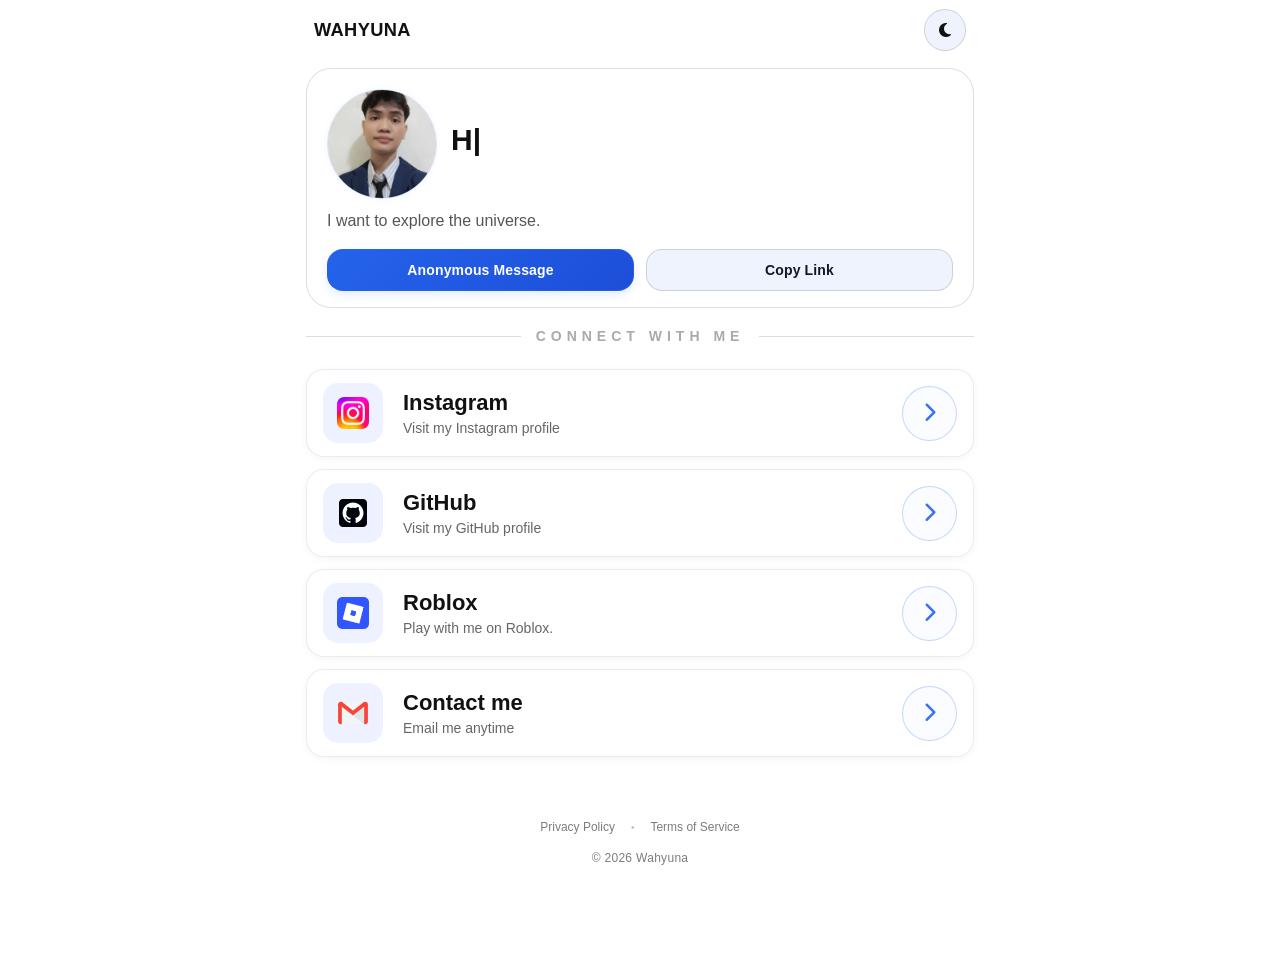
==== index.html @ 15bfba89 "update" ====
<!DOCTYPE html>
<html lang="en">

<head>
    <script>
        if ("serviceWorker" in navigator) {
            let cts = false;
            window.notifyOfflineCacheUsed = function () {
                if (cts) return;
                if (typeof window.toastt !== "function") {
                    window.__pendingOfflineCacheToast = true;
                    return;
                }

                cts = true;
                window.toastt("using offline mode");
            };

            navigator.serviceWorker.register("./sw.js")
                .catch(error => {
                    console.error(error);
                });

            navigator.serviceWorker.addEventListener("message", event => {
                if (
                    event.data?.type === "CACHE_USED" &&
                    !cts
                ) {
                    window.notifyOfflineCacheUsed();
                }
            });
        }
    </script>
    <meta charset="UTF-8">
    <meta name="viewport" content="width=device-width, initial-scale=1.0, maximum-scale=1.0, user-scalable=no">
    <meta name="robots" content="index, follow, max-image-preview:large, max-snippet:-1, max-video-preview:-1">
    <link rel="manifest" href="/manifest.json">
    <meta name="application-name" content="Wahyuna">
    <meta name="apple-mobile-web-app-capable" content="yes">
    <meta name="apple-mobile-web-app-title" content="Wahyuna">
    <meta name="mobile-web-app-capable" content="yes">
    <meta name="theme-color" content="#ffffff">
    <meta name="description"
        content="Wahyuna's personal profile — discover social links, projects, and ways to connect.">
    <meta name="keywords" content="Wahyuna, portfolio, profile, social links, personal website">
    <meta name="author" content="Wahyuna">
    <link rel="canonical" href="https://itswahyuna.github.io/">
    <meta property="og:title" content="Wahyuna">
    <meta property="og:description" content="Explore Wahyuna's profile and connect via social links.">
    <meta property="og:type" content="website">
    <meta property="og:image" content="https://itswahyuna.github.io/assets/wahyuna.jpeg">
    <meta property="og:image:width" content="800">
    <meta property="og:image:height" content="800">
    <meta property="og:image:alt" content="Wahyuna Profile Picture">
    <meta property="og:url" content="https://itswahyuna.github.io/">
    <meta property="og:site_name" content="Wahyuna">
    <meta property="og:locale" content="en_US">
    <meta name="google-site-verification" content="8vH2oksOwbey3zBds7evcjApORqOhrApb6K6uZMNHWM" />
    <meta name="twitter:card" content="summary_large_image">
    <meta name="twitter:title" content="Wahyuna">
    <meta name="twitter:description" content="Explore Wahyuna's profile and connect via social links.">
    <meta name="twitter:image" content="https://itswahyuna.github.io/assets/wahyuna.jpeg">
    <title>Wahyuna</title>
    <link rel="icon" type="image/png" sizes="192x192" href="/assets/wahyuna-192.png">
    <link rel="shortcut icon" href="/assets/favicon.ico">
    <link rel="apple-touch-icon" sizes="180x180" href="/assets/wahyuna-i.png">
    <link rel="stylesheet" href="https://cdnjs.cloudflare.com/ajax/libs/font-awesome/6.4.0/css/all.min.css">

    <script type="application/ld+json">
    {
        "@context": "https://schema.org",
        "@type": "Person",
        "name": "Wahyuna",
        "url": "https://itswahyuna.github.io/",
        "description": "Connect with Wahyuna's profile and social links.",
         "image": "https://itswahyuna.github.io/assets/wahyuna.jpeg",
        "sameAs": [
              "https://www.instagram.com/its.wahyuna/",
                "https://github.com/itswahyuna/"
            ]
    }
    </script>
    <link rel="stylesheet" href="main.css">


</head>

<body class="bright">
    <div id="pageLoader" class="page-loader" role="status" aria-live="polite">
        <div class="loader-inner">
            <div class="splash-brand">
                <div class="splash-title" aria-hidden="true" data-nosnippet>Wahyuna</div>
            </div>

            <div class="loader-dots" aria-hidden="true">
                <span></span>
                <span></span>
                <span></span>
            </div>
        </div>
    </div>

    <div id="app">

        <header class="top-navbar" aria-label="Main navigation">
            <div class="top-navbar-inner">
                <div class="top-navbar-brand" translate="no" data-nosnippet>WAHYUNA</div>
                <button id="th" class="theme-toggle-btn" type="button" aria-label="Toggle dark mode">
                    <i class="fa-solid fa-moon" aria-hidden="true"></i>
                </button>
            </div>
        </header>

        <div class="biodata">

            <div class="profile-main">
                <img class="profile-img" src="assets/wahyuna.jpeg" alt="Wahyuna - Professional Profile Picture">

                <div class="text">

                    <h1 id="typ" translate="no">Wahyuna</h1>
                    <span class="visitors" id="visitors" translate="no" data-nosnippet></span>
                    <span class="anonymous-messages" id="anonymous-messages" translate="no"
                        data-nosnippet></span>

                </div>
            </div>

            <p class="bio">

                I want to explore the universe.
            </p>

            <div class="profile-actions">
                <div class="profile-action-row">
                    <button type="button" id="floatingTriggerButton" class="floating-trigger-button"
                        data-nosnippet>Message</button>
                    <button type="button" id="copyLinkButton" class="copy-link-button" data-nosnippet>Copy Link</button>
                </div>
            </div>

        </div>

        <div class="connect">

            <div class="connect-title">

                <span></span>

                <h2 class="cwm" style="user-select: none;" data-nosnippet>CONNECT WITH ME</h2>

                <span></span>

            </div>

            <div class="links">

                <a class="link-card" href="https://instagram.com/its.wahyuna" target="_blank" rel="noopener noreferrer">
                    <div class="link-icon">
                        <img src="assets/instagram.webp" alt="Instagram icon">
                    </div>
                    <div class="link-text">
                        <h3>Instagram</h3>
                        <p>Visit my Instagram profile</p>
                    </div>
                    <div class="arrow"><i class="fa-solid fa-chevron-right" aria-hidden="true"></i></div>
                </a>
                <a class="link-card" href="https://github.com/itswahyuna" target="_blank" rel="noopener noreferrer">
                    <div class="link-icon">
                        <img src="assets/github.webp" alt="GitHub icon">
                    </div>
                    <div class="link-text">
                        <h3>GitHub</h3>
                        <p>Visit my GitHub profile</p>
                    </div>
                    <div class="arrow"><i class="fa-solid fa-chevron-right" aria-hidden="true"></i></div>
                </a>
                <a class="link-card"
                    href="https://www.roblox.com/share?code=888d8f8d7834eb4eb600c3bba9605e5a&type=Profile&source=ProfileShare&stamp=1784466825138"
                    target="_blank" rel="noopener noreferrer">
                    <div class="link-icon">
                        <img src="assets/roblox.webp" alt="Roblox icon">
                    </div>
                    <div class="link-text">
                        <h3>Roblox</h3>
                        <p>Play with me on Roblox.</p>
                    </div>
                    <div class="arrow"><i class="fa-solid fa-chevron-right" aria-hidden="true"></i></div>
                </a>
                <a class="link-card contact" href="mailto:wahyunapub@gmail.com">
                    <div class="link-icon">
                        <img src="assets/gmail.webp" alt="Gmail icon">
                    </div>
                    <div class="link-text">
                        <h3>Contact me</h3>
                        <p>Email me anytime</p>
                    </div>
                    <div class="arrow"><i class="fa-solid fa-chevron-right" aria-hidden="true"></i></div>
                </a>

            </div>

        </div>


        <div class="image-modal" id="imageModal" data-nosnippet>
            <div class="image-modal-backdrop" id="modalBackdrop"></div>
            <div class="image-modal-content">
                <div id="modalLoader" class="modal-loader hidden" aria-hidden="true">
                    <div class="loader-ring" style="width:48px;height:48px;"></div>
                </div>
                <button class="image-modal-close" id="modalClose" aria-label="Close image preview">
                    <i class="fa-solid fa-xmark" aria-hidden="true"></i>
                </button>
                <img id="modalImage" src="assets/wahyuna.jpeg" alt="Wahyuna profile full screen">
            </div>
        </div>

    </div>

    <div class="floating-comment-overlay hidden" id="floatingCommentOverlay"></div>

    <div class="floating-comment-widget hidden" id="floatingCommentWidget" data-nosnippet>
        <div class="floating-comment-content">
            <div class="floating-comment-header" id="floatingCommentHeader">
                <div class="floating-comment-title">
                    <span id="floatingCommentTitleText">Message</span>
                </div>
                <button type="button" class="floating-comment-close" id="floatingCommentClose"
                    aria-label="Close message form">
                    <i class="fa-solid fa-xmark" aria-hidden="true"></i>
                </button>
            </div>

            <form class="floating-comment-form" id="floatingCommentForm" data-nosnippet>
                <input type="hidden" name="device" id="deviceInput" value="">

                <label class="floating-field" data-nosnippet>
                    <span>Name</span>
                    <input type="text" id="floatingNameInput" maxlength="100" placeholder="Enter your anonymous name">
                </label>

                <label class="floating-field" data-nosnippet>
                    <span>Message</span>
                    <textarea name="message" rows="3" maxlength="1000"
                        placeholder="Enter your anonymous message"></textarea>
                </label>

                <div class="floating-actions" data-nosnippet>
                    <button type="button" class="floating-history-toggle" id="sentHistoryToggle"
                        aria-label="Show my messages" aria-expanded="false">
                        <i class="fa-solid fa-clock-rotate-left" aria-hidden="true"></i>
                        <span>My Messages</span>
                    </button>
                    <button type="submit" class="floating-primary" id="floatingSubmitText">Send</button>
                </div>
            </form>
        </div>

        <section class="sent-history hidden" id="sentHistory" aria-label="My messages" aria-hidden="true">
            <div class="sent-history-header">
                <span>My Messages</span>
                <button type="button" id="sentHistoryClose" aria-label="Close sent messages">
                    <i class="fa-solid fa-xmark" aria-hidden="true"></i>
                </button>
            </div>
            <div class="sent-history-list" id="sentHistoryList"></div>
        </section>
    </div>

    <div class="history-delete-backdrop hidden" id="historyDeleteBackdrop">
        <section class="history-delete-dialog" id="historyDeleteDialog" role="alertdialog" aria-modal="true"
            aria-labelledby="historyDeleteTitle" aria-describedby="historyDeleteDescription">
            <h2 id="historyDeleteTitle">Delete for you?</h2>
            <p id="historyDeleteDescription">This message will only be removed from your history on this device.</p>
            <div class="history-delete-actions">
                <button type="button" class="history-delete-cancel" id="historyDeleteCancel">Cancel</button>
                <button type="button" class="history-delete-confirm" id="historyDeleteConfirm">Delete</button>
            </div>
        </section>
    </div>

    <div class="history-delete-backdrop hidden" id="copyLinkConfirmBackdrop">
        <section class="history-delete-dialog" id="copyLinkConfirmDialog" role="alertdialog" aria-modal="true"
            aria-labelledby="copyLinkConfirmTitle" aria-describedby="copyLinkConfirmDescription">
            <h2 id="copyLinkConfirmTitle">Copy profile link?</h2>
            <p id="copyLinkConfirmDescription">Would you like to copy this profile link?</p>
            <div class="history-delete-actions">
                <button type="button" class="history-delete-cancel" id="copyLinkConfirmCancel">Cancel</button>
                <button type="button" class="copy-link-confirm-button" id="copyLinkConfirm">Copy</button>
            </div>
        </section>
    </div>

    <div id="toast" class="toast" data-nosnippet></div>

    <footer class="site-footer" data-nosnippet>
        <div class="footer-inner" style="flex-direction: column;">
            <div class="footer-links">
                <button class="footer-link-btn" onclick="openPolicyModal('privacy')">Privacy Policy</button>
                <span class="footer-divider">•</span>
                <button class="footer-link-btn" onclick="openPolicyModal('tos')">Terms of Service</button>
            </div>
            <p style="margin-top: 7px;">© 2026 Wahyuna</p>
        </div>
    </footer>

    <div class="modal-backdrop" id="policyBackdrop" onclick="closePolicyModal()"></div>

    <div class="modal-card" id="policyModal" data-nosnippet>
        <div class="modal-header">
            <h3 class="modal-title" id="policyModalTitle"></h3>
        </div>

        <div class="modal-body" id="policyBody" data-nosnippet aria-live="polite">
        </div>

        <div class="modal-footer">
            <button class="modal-close-btn" onclick="closePolicyModal()">Close</button>
        </div>
    </div>

    <div id="senderToast" class="sender-toast">
        <div class="sender-icon">
            <i class="fa-solid fa-comment"></i>
        </div>
        <div class="sender-text"></div>
    </div>


    <script>
        let policyRequestId = 0;
        let policyCloseTimer = null;
        let policyCloseHandler = null;

        function clearPolicyCloseCleanup(modal) {
            clearTimeout(policyCloseTimer);
            policyCloseTimer = null;

            if (policyCloseHandler && modal) {
                modal.removeEventListener('transitionend', policyCloseHandler);
                policyCloseHandler = null;
            }
        }

        function renderPolicyContent(container, policy) {
            if (!policy || typeof policy.title !== 'string' || !Array.isArray(policy.blocks)) {
                throw new Error('error');
            }

            const content = document.createDocumentFragment();

            policy.blocks.forEach(block => {
                if (block.type === 'heading' && typeof block.text === 'string') {
                    const heading = document.createElement('h4');
                    heading.textContent = block.text;
                    heading.style.margin = '16px 0 6px';
                    heading.style.fontWeight = '600';
                    content.appendChild(heading);
                    return;
                }

                if (block.type === 'paragraph' && typeof block.text === 'string') {
                    const paragraph = document.createElement('p');
                    paragraph.textContent = block.text;
                    content.appendChild(paragraph);
                    return;
                }

                if (block.type === 'list' && Array.isArray(block.items) &&
                    block.items.every(item => typeof item === 'string')) {
                    const list = document.createElement('ul');
                    list.style.paddingLeft = '18px';
                    list.style.marginBottom = '12px';

                    block.items.forEach(item => {
                        const listItem = document.createElement('li');
                        listItem.textContent = item;
                        list.appendChild(listItem);
                    });

                    content.appendChild(list);
                    return;
                }

                throw new Error('error');
            });

            container.replaceChildren(content);
        }

        function showPolicyLoading(container) {
            const loading = document.createElement('div');
            loading.className = 'policy-skeleton';
            loading.setAttribute('role', 'status');
            loading.setAttribute('aria-label', 'Loading policy document');
            loading.setAttribute('aria-busy', 'true');

            const preview = document.createElement('div');
            preview.className = 'policy-skeleton-preview';
            preview.setAttribute('aria-hidden', 'true');

            const skeletonLines = [
                'title',
                'line line-long',
                'line line-medium',
                'line line-short'
            ];
            for (let section = 0; section < 4; section++) {
                skeletonLines.push(
                    'heading',
                    'line line-long',
                    'line line-medium',
                    'line line-long',
                    'line line-short'
                );
            }

            skeletonLines.forEach(className => {
                const line = document.createElement('span');
                line.className = `policy-skeleton-bar ${className}`;
                preview.appendChild(line);
            });

            loading.appendChild(preview);
            container.replaceChildren(loading);
        }

        async function openPolicyModal(policyType) {
            const titleElement = document.getElementById('policyModalTitle');
            const body = document.getElementById('policyBody');
            const backdrop = document.getElementById('policyBackdrop');
            const modal = document.getElementById('policyModal');
            const policies = {
                privacy: { title: 'Privacy Policy', path: './assets/pp.json' },
                tos: { title: 'Terms of Service', path: './assets/tos.json' }
            };
            const selectedPolicy = policies[policyType];

            if (!titleElement || !body || !backdrop || !modal) {
                console.error('error');
                return;
            }

            if (!selectedPolicy) {
                console.error(policyType);
                return;
            }

            const requestId = ++policyRequestId;
            clearPolicyCloseCleanup(modal);
            const loadingStartedAt = performance.now();
            titleElement.textContent = selectedPolicy.title;
            showPolicyLoading(body);
            backdrop.classList.add('open');
            modal.classList.add('open');
            document.body.style.overflow = 'hidden';

            let policy;
            let loadError;

            try {
                const response = await fetch(selectedPolicy.path, { cache: 'no-store' });
                if (!response.ok) {
                    throw new Error(`error`);
                }

                policy = await response.json();
            } catch (error) {
                loadError = error;
            }

            const loadingDuration = performance.now() - loadingStartedAt;
            if (loadingDuration < 500) {
                await new Promise(resolve => setTimeout(resolve, 500 - loadingDuration));
            }

            if (requestId !== policyRequestId) return;
            if (loadError) {
                console.error(loadError);
                body.textContent = 'error';
                return;
            }

            try {
                renderPolicyContent(body, policy);
            } catch (error) {
                console.error(error);
                body.textContent = 'error';
            }
        }

        function closePolicyModal() {
            const backdrop = document.getElementById('policyBackdrop');
            const modal = document.getElementById('policyModal');
            const body = document.getElementById('policyBody');
            const titleElement = document.getElementById('policyModalTitle');

            if (!backdrop || !modal) return;

            policyRequestId++;
            backdrop.classList.remove('open');
            modal.classList.remove('open');
            document.body.style.overflow = '';

            clearPolicyCloseCleanup(modal);
            const resetPolicyContent = event => {
                if (event && (event.target !== modal || event.propertyName !== 'transform')) return;
                if (modal.classList.contains('open')) return;

                clearPolicyCloseCleanup(modal);
                body?.replaceChildren();
                titleElement?.replaceChildren();
            };

            policyCloseHandler = resetPolicyContent;
            modal.addEventListener('transitionend', policyCloseHandler);
            policyCloseTimer = window.setTimeout(resetPolicyContent, 400);
        }
    </script>



    <script src="main.js"></script>
    <script src="number-of-senders.js"></script>

</body>

</html>
---- main.css ----
* {
        margin: 0;
        padding: 0;
        box-sizing: border-box;
        font-family: "Poppins", sans-serif;
        user-select: none;
    }

    html {
        scrollbar-width: thin;
        scrollbar-color: rgba(82, 96, 127, 0.7) transparent;
    }

    *::-webkit-scrollbar {
        width: 8px;
        height: 8px;
    }

    *::-webkit-scrollbar-track {
        background: transparent;
    }

    *::-webkit-scrollbar-thumb {
        background: rgba(82, 96, 127, 0.72);
        border-radius: 999px;
        border: 2px solid transparent;
        background-clip: padding-box;
    }

    *::-webkit-scrollbar-thumb:hover {
        background: rgba(59, 72, 96, 0.9);
        border: 2px solid transparent;
        background-clip: padding-box;
    }

    .floating-comment-widget {
        scrollbar-width: none;
        -ms-overflow-style: none;
    }

    .floating-comment-widget::-webkit-scrollbar,
    .floating-field textarea::-webkit-scrollbar {
        width: 0;
        height: 0;
        display: none;
    }

    @media (max-width: 767px) {

        html,
        body,
        .floating-comment-widget,
        .floating-field textarea,
        .floating-comment-form {
            scrollbar-width: none;
            -ms-overflow-style: none;
        }

        html::-webkit-scrollbar,
        body::-webkit-scrollbar,
        *::-webkit-scrollbar,
        .floating-comment-widget::-webkit-scrollbar,
        .floating-field textarea::-webkit-scrollbar {
            width: 0 !important;
            height: 0 !important;
            display: none !important;
        }
    }

    body {

        min-height: 100vh;
        margin: 0;
        padding: 0;
        display: block;

        background: #010203;

        color: white;

        transition: color .4s ease, background .4s ease;
    }

    .top-navbar {
        position: fixed;
        top: 0;
        left: 0;
        right: 0;
        z-index: 40;
        display: flex;
        justify-content: center;
        width: 100%;
        margin: 0;
        padding: 0;
        pointer-events: none;
        opacity: 1;
        visibility: visible;
        background: #010203;
        color: white;
        border-bottom: 1px solid transparent;
        transition: opacity .24s ease, visibility .24s ease, background .24s ease, color .24s ease, border-color .25s ease;
    }

    .top-navbar-inner {
        width: min(100%, 700px);
        min-height: 60px;
        display: flex;
        align-items: center;
        justify-content: space-between;
        padding: 8px 24px;
        border-radius: 0;
        background: inherit;
        color: inherit;
        transition: border-color .25s ease, box-shadow .25s ease;
        pointer-events: auto;
        font-family: "Poppins", sans-serif;
    }

    .top-navbar+.biodata {
        margin-top: 60px;
    }

    .top-navbar-brand {
        display: inline-flex;
        align-items: center;
        font-size: 1.14rem;
        font-weight: 600;
        letter-spacing: 0.02em;
        color: inherit;
        font-family: "Trebuchet MS", "Arial Rounded MT Bold", sans-serif;
    }

    body.scrolled .top-navbar {
        background: #010203;
        border-bottom-color: rgba(125, 131, 153, 0.35);
    }

    body.scrolled .top-navbar-inner {
        width: min(100%, 700px);
        margin: 0 auto;
        background: inherit;
        box-shadow: none;
    }

    body.bright .top-navbar {
        background: #ffffff;
        color: #111111;
    }

    body.bright.scrolled .top-navbar {
        border-bottom-color: rgba(42, 44, 49, 0.16);
    }

    body.bright.scrolled .top-navbar-inner {
        background: inherit;
        box-shadow: none;
    }

    body:not(.scrolled) .top-navbar {
        top: 0;
        margin-top: 0;
        padding-top: 0;
        border-bottom-color: transparent;
    }

    body:not(.scrolled) .top-navbar-inner {
        box-shadow: none;
    }

    #app {

        width: 100%;
        max-width: 700px;
        margin: 0 auto;
        padding: 0 16px 20px;

    }


    .biodata {
        width: 100%;
        display: flex;
        flex-direction: column;
        align-items: flex-start;
        gap: 10px;
        padding: 20px 20px 16px;
        border-radius: 25px;
        background: transparent;
        background-size: cover;
        background-position: center;
        border: 1px solid rgba(125, 131, 153, 0.35);
        box-shadow: none;
    }

    .profile-main {
        width: 100%;
        display: flex;
        align-items: center;
        gap: 14px;
    }

    .profile-img {
        width: 110px;
        height: 110px;
        border-radius: 50%;
        object-fit: cover;
        border: 0.7px solid rgba(37, 99, 235, 0.2);
        box-shadow: 0 0 6px rgba(37, 99, 235, 0.08);
        flex-shrink: 0;
    }

    .text {
        flex: 1;
        min-width: 0;
        display: flex;
        flex-direction: column;
        gap: 5px;
        justify-content: center;
        align-self: center;
    }

    .profile-actions {
        margin-top: 6px;
        display: flex;
        justify-content: flex-start;
        width: 100%;
        flex-basis: 100%;
    }

    .profile-action-row {
        width: 100%;
        display: flex;
        justify-content: flex-start;
        align-items: center;
        gap: 12px;
    }

    h1 {
        font-size: 30px;
        font-weight: 700 !important;
        margin: 0;
        line-height: 1.1;
    }

    #typ::after {
        content: "|";
        animation: blink .8s infinite;
    }

    @keyframes blink {
        50% {
            opacity: 0;
        }
    }

    .bio {
        width: 100%;
        margin: 0;
        color: #ddd;
        font-size: 17px;
        line-height: 1.5;
    }

    @media (min-width: 601px) {
        .bio {
            font-size: 16px;
        }

        .username {
            font-size: 15px;
        }

        .link-text p {
            font-size: 13px;
        }
    }


    .minat {
        display: flex;
        gap: 8px 10px;
        flex-wrap: wrap;
        margin-top: 10px;
    }

    .minat-item {
        display: inline-flex;
        align-items: center;
        padding: 4px 10px 4px 9px;
        margin: 0;
        font-size: 8.5px;
        font-weight: 500;
        line-height: 1.2;
        letter-spacing: 0.03em;
        color: rgba(220, 225, 235, 0.82);
        background: rgba(255, 255, 255, 0.045);
        border: 1px solid rgba(255, 255, 255, 0.171);
        border-left: 2px solid rgba(55, 112, 204, 0.56);
        border-radius: 4px;
        cursor: default;
        pointer-events: none;
    }

    body.bright .minat-item {
        background: #f5f7fa;
        color: #374151;
        border: 1px solid rgba(14, 20, 34, 0.179);
        border-left: 2px solid rgba(66, 113, 215, 0.55);
        border-radius: 4px;
    }



    .connect {
        margin-top: 12px;
        margin-bottom: 28px;
    }

    @media (min-width: 768px) {
        .top-navbar+.biodata {
            margin-top: 68px;
        }

        .connect {
            margin-top: 20px;
        }
    }

    .connect-title {
        display: flex;
        align-items: center;
        gap: 15px;
        margin-bottom: 25px;
    }

    .connect-title span {
        flex: 1;
        height: 1px;
        background: rgba(255, 255, 255, .2);
    }

    .connect-title h2 {
        font-size: 14px;
        letter-spacing: 5px;
        color: #aaa;
    }

    .links {
        display: flex;
        flex-direction: column;
        gap: 12px;
    }

    .links+.theme-toggle-footer {
        margin-top: 28px;
    }

    .link-card {
        display: flex;
        align-items: center;
        padding: 13px 16px;
        border-radius: 18px;
        background: rgba(255, 255, 255, 0.045);
        border: 1px solid rgba(148, 163, 184, 0.16);
        box-shadow: 0 2px 8px rgba(0, 0, 0, 0.08);
        transition: transform .28s cubic-bezier(0.2, 0.8, 0.2, 1), box-shadow .28s ease, border-color .28s ease, background .28s ease;
        touch-action: manipulation;
        -webkit-tap-highlight-color: transparent;
        text-decoration: none;
        color: inherit;
        outline: none;
        position: relative;
        overflow: hidden;
    }

    @media (hover: hover) {
        .link-card:hover {
            transform: translateY(-1px);
            box-shadow: 0 5px 14px rgba(0, 0, 0, 0.12);
            border-color: rgba(148, 163, 184, 0.24);
            background: rgba(255, 255, 255, 0.065);
        }

        .link-card:active {
            transform: scale(0.99);
            box-shadow: 0 2px 7px rgba(0, 0, 0, 0.1);
            border-color: rgba(148, 163, 184, 0.2);
            background: rgba(255, 255, 255, 0.05);
        }
    }

    @media (hover: none) {
        .link-card:active {
            transform: scale(0.985);
            box-shadow: 0 2px 8px rgba(0, 0, 0, 0.1);
            border-color: rgba(148, 163, 184, 0.22);
            background: rgba(255, 255, 255, 0.055);
        }
    }

    .link-icon {
        width: 60px;
        height: 60px;
        display: flex;
        justify-content: center;
        align-items: center;
        border-radius: 15px;
        background: #080d1d;
        margin-right: 20px;
        overflow: hidden;
    }

    .link-icon img {
        width: 32px;
        height: 32px;
        object-fit: contain;
    }

    .link-text {

        flex: 1;

    }

    .link-text h3 {

        font-size: 22px;

    }

    .link-text p {

        color: #aaa;
        font-size: 14px;
        margin-top: 4px;

    }

    .arrow {

        width: 55px;

        height: 55px;

        border-radius: 50%;

        display: flex;

        justify-content: center;

        align-items: center;

        font-size: 30px;

        border: 1px solid rgba(35, 113, 255, 0.26);
        background: rgba(35, 113, 255, 0.02);

    }



    .profile-action-row button {
        flex: 1;
        min-width: 0;
        padding: 12px 14px;
        border-radius: 16px;
        font-size: 14px;
        font-weight: 700;
        letter-spacing: 0.01em;
        transition: transform .2s ease, background .2s ease, border-color .2s ease, box-shadow .2s ease;
        white-space: nowrap;
        cursor: pointer;
        user-select: none;
        -webkit-tap-highlight-color: transparent;
    }

    .floating-trigger-button {
        background: linear-gradient(135deg, rgba(59, 130, 246, 0.98), rgba(37, 99, 235, 0.96));
        color: #ffffff;
        border: 1px solid rgba(59, 130, 246, 0.9);
        box-shadow: 0 6px 14px rgba(37, 99, 235, 0.18);
    }

    .copy-link-button {
        background: rgba(255, 255, 255, 0.16);
        color: inherit;
        border: 1px solid rgba(255, 255, 255, 0.08);
        box-shadow: 0 6px 14px rgba(15, 23, 42, 0.12);
    }

    body.bright .copy-link-button {
        background: #edf3ff;
        border: 1px solid rgba(37, 99, 235, 0.14);
        color: #0f172a;
        box-shadow: 0 4px 10px rgba(15, 23, 42, 0.06);
    }

    @media (hover: hover) {

        .profile-action-row button:hover,
        .floating-trigger-button:hover,
        .copy-link-button:hover {
            transform: translateY(-2px) scale(1.02);
            box-shadow: 0 10px 18px rgba(37, 99, 235, 0.16);
        }
    }

    @media (max-width: 600px) {
        .top-navbar-inner {
            min-height: 52px;
            padding: 6px 18px;
        }

        body.scrolled .top-navbar {
            border-bottom-color: rgba(125, 131, 153, 0.35);
        }

        body.bright.scrolled .top-navbar {
            border-bottom-color: rgba(42, 44, 49, 0.16);
        }

        .top-navbar+.biodata {
            margin-top: 52px;
        }

        .copy-link-button:active,
        .floating-trigger-button:active,
        .profile-action-row button:active {
            transform: scale(0.96);
            box-shadow: 0 4px 10px rgba(37, 99, 235, 0.12);
        }
    }

    .theme-toggle-footer {
        display: none;
    }

    .theme-toggle-btn {
        width: 42px;
        height: 42px;
        padding: 0;
        border-radius: 999px;
        border: 1px solid rgba(255, 255, 255, 0.18);
        background: rgba(255, 255, 255, 0.04);
        color: inherit;
        display: inline-flex;
        align-items: center;
        justify-content: center;
        transition: transform .2s ease, background .2s ease, border-color .2s ease, box-shadow .2s ease, color .2s ease;
        cursor: pointer;
        user-select: none;
        -webkit-tap-highlight-color: transparent;
    }

    .theme-toggle-btn i {
        font-size: 1rem;
        line-height: 1;
    }

    .theme-toggle-btn:hover {
        transform: translateY(-1px) scale(1.03);
        box-shadow: 0 8px 18px rgba(0, 0, 0, 0.12);
        background: rgba(255, 255, 255, 0.1);
    }

    .theme-toggle-btn:active {
        transform: scale(0.96);
        box-shadow: 0 0 0 8px rgba(255, 255, 255, 0.06);
        background: rgba(255, 255, 255, 0.08);
    }

    body.bright .theme-toggle-btn {
        border-color: rgba(15, 23, 42, 0.12);
        background: rgba(37, 99, 235, 0.08);
    }

    @media (max-width: 300px) {
        .profile-action-row {
            flex-direction: column;
        }

        .profile-action-row button {
            width: min(220px, 80vw);
            font-size: 12px;
        }

        .theme-toggle-btn {
            width: 42px;
            height: 42px;
            min-width: 42px;
            min-height: 42px;
            border-radius: 999px;
            flex-shrink: 0;
        }
    }

    @media (max-width: 420px) {
        .profile-action-row button {
            font-size: 12.5px;
            padding: 11px 12px;
        }
    }

    @media (max-width: 270px) {
        #floatingTriggerButton {
            font-size: 11.5px;
            padding: 10px 8px;
        }
    }






    .image-modal {
        position: fixed;
        inset: 0;

        display: flex;
        justify-content: center;
        align-items: center;

        visibility: hidden;
        pointer-events: none;

        z-index: 9999;
    }

    .image-modal.open {
        visibility: visible;
        pointer-events: auto;
    }

    .image-modal-backdrop {
        position: absolute;
        inset: 0;

        background: rgba(15, 15, 20, .24);

        backdrop-filter: blur(8px) saturate(130%);
        -webkit-backdrop-filter: blur(8px) saturate(130%);
    }


    .image-modal-content {
        position: relative;

        display: inline-flex;
        justify-content: center;
        align-items: center;

        max-width: 95vw;
        max-height: 95vh;

        transform: scale(.92);
        opacity: 0;

        transition:
            transform .35s cubic-bezier(.22, 1, .36, 1),
            opacity .25s ease;

        z-index: 1;
    }

    .image-modal.open .image-modal-content {
        transform: scale(1);
        opacity: 1;
    }


    .image-modal-content img {
        display: block;

        max-width: 95vw;
        max-height: 95vh;

        width: auto;
        height: auto;

        object-fit: contain;

        border-radius: 14px;

        box-shadow:
            0 20px 60px rgba(0, 0, 0, .3);
    }


    .image-modal-close {
        position: absolute;

        top: 10px;
        right: 10px;

        width: 38px;
        height: 38px;

        border: 1px solid rgba(255, 255, 255, .25);
        border-radius: 50%;

        background: rgba(0, 0, 0, .45);

        backdrop-filter: blur(8px);
        -webkit-backdrop-filter: blur(8px);

        color: #fff;

        font-size: 26px;
        font-weight: 600;

        cursor: pointer;
        -webkit-tap-highlight-color: transparent;

        display: flex;
        justify-content: center;
        align-items: center;

        z-index: 2;

        transition:
            transform .25s cubic-bezier(.22, 1, .36, 1),
            background .25s ease;
    }

    .image-modal-close i {
        font-size: 16px;
        line-height: 1;
        display: block;
    }

    .image-modal-close:hover {
        background: rgba(0, 0, 0, .65);
    }

    .image-modal-close:active {
        transform: scale(.9);
    }

    body.bright .profile-action-row button,
    body.bright .theme-toggle-btn {
        border-color: rgba(0, 0, 0, 0.14);
        background: rgba(37, 99, 235, 0.08);
        box-shadow: none;
    }

    body.bright .floating-trigger-button {
        background: linear-gradient(135deg, #2563eb, #1d4ed8) !important;
        color: #ffffff !important;
        border: 1px solid rgba(37, 99, 235, 0.8) !important;
        box-shadow: 0 4px 8px rgba(37, 99, 235, 0.12) !important;
    }

    body.bright .copy-link-button {
        background: #e7efff;
        border: 1px solid rgba(37, 99, 235, 0.18);
        color: #0f172a;
        box-shadow: 0 4px 10px rgba(15, 23, 42, 0.04);
    }

    body.bright {

        background: #ffffff;

        color: #111;

    }

    body.bright .biodata {
        background: transparent;
        border: 1px solid rgba(42, 44, 49, 0.16);
        box-shadow: none;
    }

    body.bright .profile-img {
        border: 0.7px solid rgba(37, 99, 235, 0.18);
        box-shadow: 0 0 6px rgba(37, 99, 235, 0.06);
    }

    body.bright .bio {

        color: #555;

    }

    body.bright .link-card {
        background: rgba(255, 255, 255, 0.82);
        border-color: rgba(15, 23, 42, 0.08);
        box-shadow: 0 2px 8px rgba(15, 23, 42, 0.045);
    }

    @media (hover: hover) {
        body.bright .link-card:hover {
            transform: translateY(-1px);
            box-shadow: 0 5px 14px rgba(15, 23, 42, 0.08);
            border-color: rgba(15, 23, 42, 0.12);
            background: rgba(255, 255, 255, 0.94);
        }

        body.bright .link-card:active {
            transform: scale(0.99);
            box-shadow: 0 2px 7px rgba(15, 23, 42, 0.06);
            border-color: rgba(15, 23, 42, 0.1);
            background: rgba(255, 255, 255, 0.86);
        }
    }

    @media (hover: none) {
        body.bright .link-card:active {
            transform: scale(0.985);
            box-shadow: 0 2px 8px rgba(15, 23, 42, 0.07);
            border-color: rgba(15, 23, 42, 0.1);
            background: rgba(255, 255, 255, 0.9);
            transition: transform 0.2s ease, box-shadow 0.2s ease, background 0.2s ease, border-color 0.2s ease;
        }
    }

    body.bright .link-icon {

        background: #eef1ff;

    }



    body.bright .link-text p {

        color: #666;

    }


    body.bright .connect-title h2 {

        color: #aaaaaa;

    }

    body.bright .connect-title span {

        background: rgba(42, 44, 49, 0.16);

    }

    @media (min-width: 601px) {

        .profile-action-row button,
        .theme-toggle-btn {
            cursor: pointer;
        }
    }


    @media(max-width:600px) {


        #app {

            padding: 0 10px 20px;

        }

        .bio {
            font-size: 14px;
        }

        .biodata {

            padding: 15px;

            gap: 10px;

        }

        .biodata,
        body.bright .biodata {
            border: none;
        }

        .profile-img {

            width: 90px;

            height: 90px;

        }

        .profile-actions {
            margin-top: 2px;
        }

        .profile-action-row button,
        .theme-toggle-btn {
            min-height: 42px;
            height: 42px;
            padding-top: 10px;
            padding-bottom: 10px;
            display: inline-flex;
            align-items: center;
            justify-content: center;
        }

        h1 {

            font-size: 17px;

        }

        .link-card {

            padding: 12px;

        }

        .link-text p {
            font-size: 13px;
        }

        .username {
            font-size: 14px;
        }

        .link-icon {

            width: 50px;

            height: 50px;

            margin-right: 12px;

        }

        .link-text h3 {

            font-size: 17px;

        }

        .link-text p {

            font-size: 12px;

        }

        .arrow {

            width: 40px;

            height: 40px;

            font-size: 22px;

        }

    }

    @media (max-width: 312px) {
        h2 {
            font-size: 9px !important;
        }
    }

    @media (max-width: 600px) {
        .connect-title h2 {
            font-size: 12px;
            letter-spacing: 3px;
        }
    }

    @media (max-width: 303px) {
        .profile-img {
            display: none;
        }
    }

    @media (max-width: 200px) {
        #typ::after {
            display: none;
        }
    }

    @media (max-width: 230px) {
        .link-card {
            justify-content: space-between;
            padding: 10px 12px;
            width: 100%;
        }

        .link-icon {
            display: none;
        }
    }

    @media (max-width: 100px) {
        .link-text {
            display: none;
        }
    }

    .tr {
        border-radius: 50%;
    }

    .username {
        display: inline-flex;
        align-items: center;
        gap: 4px;
        margin-top: 2px;
        color: rgba(219, 219, 219, 0.85);
        font-size: 15px;
        line-height: 1.2;
        font-weight: 500;
        letter-spacing: 0.01em;
        position: relative;
        z-index: 2;
        font-family: -apple-system, BlinkMacSystemFont, "SF Pro Text", "Segoe UI", Roboto, sans-serif;
    }

    .username .handle {
        text-decoration: none;
        display: inline-flex;
        align-items: center;
        position: relative;
        z-index: 3;
        cursor: default;
        pointer-events: none;
        padding: 2px 0;
    }

    body.bright .username .handle {
        color: rgba(17, 17, 17, 0.8);
    }


    .username .verified {
        display: inline-flex;
        align-items: center;
        justify-content: center;
        width: 2em;
        height: 2em;
        font-size: 0.7em;
        line-height: 1;
        margin-left: 0px;
        flex-shrink: 0;
        vertical-align: middle;
        background: transparent;
        padding: 0;
        pointer-events: none;
        touch-action: none;
        -webkit-user-select: none;
        user-select: none;
    }

    .username .verified img {
        width: 100%;
        height: 100%;
        object-fit: contain;
        display: block;
        background: transparent;
        border: none;
        border-radius: 50%;
    }


    .arrow i {
        font-size: 20px;
        color: rgba(37, 99, 235, 0.9);
    }

    body.bright .username .handle {
        color: rgba(78, 78, 78, 0.8);
    }

    body.dark .username .handle {
        color: rgba(194, 192, 192, 0.85);
    }

    .site-footer {
        margin-top: 1px;
        padding: 12px 0;
        margin-bottom: 10px;
        display: flex;
        justify-content: center;
        background: transparent;
    }

    .site-footer .footer-inner {
        max-width: 900px;
        width: 100%;
        display: flex;
        align-items: center;
        justify-content: center;
    }

    .site-footer p {
        font-size: 12px;
        color: rgba(255, 255, 255, 0.55);
        margin: 0;
        text-align: center;
        letter-spacing: 0.3px;
    }

    body.bright .site-footer p {
        color: rgba(17, 17, 17, 0.55);
    }

    .page-loader {
        position: fixed;
        inset: 0;
        display: flex;
        align-items: center;
        justify-content: center;
        background: linear-gradient(135deg, rgba(3, 5, 13, 0.98), rgba(3, 5, 13, 0.92));
        z-index: 99999;
        transition: opacity .45s cubic-bezier(.2, .9, .25, 1), visibility .45s ease;
    }

    .page-loader.hidden {
        opacity: 0;
        visibility: hidden;
        pointer-events: none;
    }

    .loader-inner {
        display: flex;
        flex-direction: column;
        align-items: center;
        gap: 14px;
    }

    .splash-brand {
        position: relative;
        display: flex;
        align-items: center;
        justify-content: center;
    }

    .splash-title {
        font-size: 42px;
        font-weight: 700;
        letter-spacing: 0.28em;
        color: #dfe5ff;
        text-transform: uppercase;
        text-shadow: 0 10px 30px rgba(29, 125, 255, 0.16);
    }



    .loader-dots {
        display: inline-flex;
        gap: 6px;
        margin-top: 4px;
    }

    .loader-dots span {
        width: 8px;
        height: 8px;
        border-radius: 50%;
        background: rgba(255, 255, 255, 0.9);
        animation: dotPulse 1s ease-in-out infinite;
    }

    .loader-dots span:nth-child(2) {
        animation-delay: .16s;
    }

    .loader-dots span:nth-child(3) {
        animation-delay: .32s;
    }

    @keyframes dotPulse {

        0%,
        80%,
        100% {
            transform: scale(0.7);
            opacity: 0.5;
        }

        40% {
            transform: scale(1);
            opacity: 1;
        }
    }

    .loader-sub {
        color: rgba(205, 215, 255, 0.85);
        font-weight: 400;
        letter-spacing: 0.2px;
    }

    body.bright .page-loader {
        background: linear-gradient(135deg, rgba(245, 247, 255, 0.98), rgba(245, 247, 255, 0.96));
    }

    body.bright .splash-title {
        color: #1f2a44;
        text-shadow: 0 8px 24px rgba(38, 122, 255, 0.12);
    }

    body.bright .loader-sub {
        color: rgba(20, 20, 30, 0.8);
    }

    body.bright .loader-dots span {
        background: rgba(17, 24, 39, 0.8);
    }

    .modal-loader {
        position: absolute;
        inset: 0;
        display: grid;
        place-items: center;
        background: rgba(0, 0, 0, 0.35);
        z-index: 3;
        transition: opacity .2s ease, visibility .2s ease;
    }

    .modal-loader.hidden {
        opacity: 0;
        visibility: hidden;
        pointer-events: none;
    }

    ::selection {
        background: #bdbdbd;
        color: #111;
    }

    ::-moz-selection {
        background: #bdbdbd;
        color: #111;
    }


    @media (max-width: 323px) {
        .profile-img {
            display: none;
        }
    }

    @media(max-width:600px) {

        .splash-title {
            font-size: 7vw;
        }
    }

    .toast {
        position: fixed;
        top: 27px;
        left: 50%;
        transform: translateX(-50%) translateY(-25px);

        max-width: 90vw;
        min-width: 220px;

        padding: 12px 18px;
        border-radius: 16px;

        text-align: center;
        font-size: 15px;
        font-weight: 510;
        letter-spacing: .1px;

        opacity: 0;
        pointer-events: none;

        transition:
            opacity .25s ease,
            transform .25s cubic-bezier(.22, 1, .36, 1);

        z-index: 999999;

        backdrop-filter: blur(12px);
        -webkit-backdrop-filter: blur(12px);

        box-shadow:
            0 12px 35px rgba(0, 0, 0, .25);
    }

    .toast.show {
        opacity: 1;
        transform: translateX(-50%) translateY(0);
    }

    body:not(.bright) .toast {
        background:
            linear-gradient(135deg,
                rgba(255, 255, 255, .16),
                rgba(255, 255, 255, .08));

        color: #ffffff;

        border:
            1px solid rgba(255, 255, 255, .22);
    }

    body.bright .toast {
        background:
            linear-gradient(135deg,
                rgba(255, 255, 255, .96),
                rgba(245, 247, 255, .96));

        color: #111111;

        border:
            1px solid rgba(0, 0, 0, .12);

        box-shadow:
            0 12px 35px rgba(0, 0, 0, .18);
    }

    .floating-comment-widget {
        position: fixed;
        left: 50%;
        bottom: 18px;
        width: min(92vw, 430px);
        transform: translate(-50%, 0);
        border-radius: 26px;
        overflow-y: auto;
        overflow-x: hidden;
        background: rgba(28, 28, 30, 0.88);
        border: 1px solid rgba(255, 255, 255, 0.22);
        box-shadow: 0 0 0 1px rgba(255, 255, 255, 0.05), 0 14px 28px rgba(0, 0, 0, 0.4);
        backdrop-filter: blur(24px) saturate(1.8);
        -webkit-backdrop-filter: blur(24px) saturate(1.8);
        z-index: 1200;
        transition: transform 0.38s cubic-bezier(0.2, 0.8, 0.2, 1), max-height 0.38s ease, opacity 0.28s ease, box-shadow 0.28s ease, height 0.55s cubic-bezier(0.22, 1, 0.36, 1);
        max-height: min(72vh, 520px);
        opacity: 1;
        isolation: isolate;
    }

    .floating-comment-widget button {
        -webkit-tap-highlight-color: transparent;
    }

    body:not(.bright) .floating-comment-widget {
        background: rgba(22, 24, 30, 0.98);
        border: 1px solid rgba(255, 255, 255, 0.12);
        box-shadow: 0 1px 0 rgba(255, 255, 255, 0.07) inset, 0 14px 30px rgba(0, 0, 0, 0.22);
    }

    .floating-comment-widget::-webkit-scrollbar {
        width: 8px;
        height: 8px;
    }

    body.bright .floating-comment-widget {
        background: rgba(255, 255, 255, 0.97);
        border-color: rgba(15, 23, 42, 0.12);
        box-shadow: 0 18px 38px rgba(15, 23, 42, 0.14);
    }

    .floating-comment-widget.hidden {
        opacity: 0;
        visibility: hidden;
        pointer-events: none;
        max-height: 0;
        height: 0;
        transform: translate(-50%, 22px);
    }

    @media (min-width: 601px) {
        .floating-comment-widget.show-sent-history {
            display: flex;
            flex-direction: column;
            max-height: 92vh;
        }

        .floating-comment-widget.show-sent-history .floating-comment-content {
            flex: 0 0 auto;
        }

    }

    @keyframes sheetOpenAnimation {
        0% {
            opacity: 0;
            transform: translate(-50%, 30px) scaleY(0.94);
            transform-origin: bottom center;
        }

        100% {
            opacity: 1;
            transform: translate(-50%, 0) scaleY(1);
            transform-origin: bottom center;
        }
    }

    .floating-comment-widget.is-opening {
        animation: sheetOpenAnimation 0.38s cubic-bezier(0.22, 1, 0.36, 1);
        transform-origin: bottom center;
        will-change: transform, opacity;
        transform: translateZ(0);
        backface-visibility: hidden;
        -webkit-font-smoothing: antialiased;
    }

    @keyframes mobileSheetOpenAnimation {
        0% {
            opacity: 0;
            transform: translate(0, 30px) scaleY(0.94);
            transform-origin: bottom center;
        }

        100% {
            opacity: 1;
            transform: translate(0, 0) scaleY(1);
            transform-origin: bottom center;
        }
    }

    @keyframes sheetCloseAnimation {
        0% {
            opacity: 1;
            height: var(--sheet-close-height, 360px);
            max-height: var(--sheet-close-height, 360px);
            transform: translate(-50%, 0) scaleY(1);
            transform-origin: bottom center;
        }

        100% {
            opacity: 0;
            height: 0;
            max-height: 0;
            transform: translate(-50%, 18px) scaleY(0.08);
            transform-origin: bottom center;
        }
    }

    @keyframes mobileSheetCloseAnimation {
        0% {
            opacity: 1;
            height: var(--sheet-close-height, 360px);
            max-height: var(--sheet-close-height, 360px);
            transform: translate(0, 0) scaleY(1);
            transform-origin: bottom center;
        }

        100% {
            opacity: 0;
            height: 0;
            max-height: 0;
            transform: translate(0, 18px) scaleY(0.08);
            transform-origin: bottom center;
        }
    }

    .floating-comment-widget.closing {
        animation: sheetCloseAnimation 0.8s cubic-bezier(0.22, 1, 0.36, 1) forwards;
        overflow: hidden;
        transform-origin: bottom center;
        will-change: transform, opacity;
        transform: translateZ(0);
        backface-visibility: hidden;
        -webkit-font-smoothing: antialiased;
    }

    .floating-comment-overlay {
        position: fixed;
        inset: 0;
        background: rgba(15, 23, 42, 0.09);
        backdrop-filter: blur(4px);
        -webkit-backdrop-filter: blur(4px);
        opacity: 1;
        pointer-events: auto;
        transition: opacity 0.25s ease, visibility 0.25s ease;
        z-index: 1199;
    }

    .floating-comment-overlay.hidden {
        opacity: 0;
        visibility: hidden;
        pointer-events: none;
    }

    .floating-comment-header {
        display: flex;
        align-items: center;
        justify-content: center;
        gap: 8px;
        padding: 14px 18px 10px;
        background: rgba(28, 30, 36, 0.97);
        border-bottom: 1px solid rgba(255, 255, 255, 0.11);
        backdrop-filter: blur(24px) saturate(1.8);
        -webkit-backdrop-filter: blur(24px) saturate(1.8);
        position: relative;
        user-select: none;
        cursor: grab;
        touch-action: none;
        -webkit-tap-highlight-color: transparent;
    }

    @media (min-width: 601px) {
        body:not(.bright) .floating-comment-header {
            border-bottom-color: rgba(255, 255, 255, 0.18);
            padding-bottom: 11px;
        }
    }

    .floating-comment-header:active {
        cursor: grabbing;
    }

    body.bright .floating-comment-header {
        background: rgba(245, 247, 255, 0.96);
        border-bottom-color: rgba(15, 23, 42, 0.1);
    }

    .floating-comment-header::before {
        content: "";
        width: 46px;
        height: 5px;
        border-radius: 999px;
        background: rgba(255, 255, 255, 0.32);
        position: absolute;
        top: 8px;
        left: 50%;
        transform: translateX(-50%);
    }

    body.bright .floating-comment-header::before {
        background: rgba(15, 23, 42, 0.12);
    }

    .floating-comment-title {
        display: flex;
        align-items: center;
        justify-content: center;
        width: 100%;
        margin-top: 10px;
        font-size: 15px;
        font-weight: 700;
        letter-spacing: 0.02em;
        color: rgba(255, 255, 255, 0.9);
        text-align: center;
    }

    body.bright .floating-comment-title {
        color: rgba(17, 17, 17, 0.82);
    }

    .floating-comment-close {
        position: absolute;
        right: 14px;
        top: 50%;
        transform: translateY(-50%);
        width: 30px;
        height: 30px;
        border: 1px solid rgba(255, 255, 255, 0.12);
        border-radius: 50%;
        background: rgba(255, 255, 255, 0.06);
        color: #fff;
        font-size: 20px;
        line-height: 1;
        cursor: default;
        -webkit-tap-highlight-color: transparent;
        outline: none;
        display: inline-flex;
        justify-content: center;
        align-items: center;
        padding: 0;
        transition: transform 0.2s ease, background 0.2s ease;
    }

    .floating-comment-close i {
        font-size: 14px;
        line-height: 1;
        display: block;
    }

    body.bright .floating-comment-close {
        border-color: rgba(15, 23, 42, 0.08);
        background: rgba(15, 23, 42, 0.04);
        color: #111;
    }

    .floating-comment-close:active {
        transform: translateY(-50%) scale(0.95);
        background: rgba(255, 255, 255, 0.1);
    }

    body.bright .floating-comment-close:active {
        background: rgba(15, 23, 42, 0.08);
    }

    .floating-comment-form {
        padding: 16px 18px 18px;
        display: grid;
        gap: 14px;
        transition: opacity 0.28s ease, transform 0.34s cubic-bezier(0.2, 0.8, 0.2, 1), filter 0.28s ease;
        align-items: start;
    }

    .floating-comment-content {
        position: relative;
        z-index: 1;
    }

    .floating-comment-widget.show-sent-history .floating-comment-content {
        opacity: 0;
        pointer-events: none;
    }

    .floating-comment-widget.show-sent-history {
        overflow: hidden;
        transition-property: transform, opacity, box-shadow, height;
        backdrop-filter: none;
        -webkit-backdrop-filter: none;
    }

    .sent-history {
        position: absolute;
        inset: 0;
        z-index: 2;
        display: flex;
        flex-direction: column;
        min-height: 0;
        max-height: none;
        margin: 0;
        overflow: hidden;
        padding: 18px 16px 0;
        border: 1px solid rgba(255, 255, 255, 0.08);
        border-radius: inherit;
        background: rgba(26, 28, 34, 0.99);
        box-shadow: inset 0 1px 0 rgba(255, 255, 255, 0.035);
        backdrop-filter: none;
        -webkit-backdrop-filter: none;
        font-family: -apple-system, BlinkMacSystemFont, "SF Pro Text", "Segoe UI", Roboto, sans-serif;
        transform: none;
        opacity: 1;
    }

    body.bright .sent-history {
        border-color: rgba(15, 23, 42, 0.12);
        background: rgba(255, 255, 255, 0.99);
        box-shadow: 0 14px 32px rgba(15, 23, 42, 0.16);
    }

    .sent-history.hidden {
        visibility: hidden;
        opacity: 0;
        pointer-events: none;
    }

    .sent-history-header {
        display: flex;
        align-items: center;
        justify-content: center;
        flex: 0 0 auto;
        position: relative;
        min-height: 40px;
        padding: 0 38px 14px;
        color: rgba(255, 255, 255, 0.94);
        font-size: 17px;
        font-weight: 650;
        letter-spacing: -0.02em;
        border-bottom: 0;
    }

    .sent-history-header::after {
        content: "";
        position: absolute;
        right: -16px;
        bottom: 0;
        left: -16px;
        border-bottom: 1px solid rgba(255, 255, 255, 0.08);
    }

    body.bright .sent-history-header {
        color: #17191f;
    }

    body.bright .sent-history-header::after {
        border-bottom-color: rgba(15, 23, 42, 0.08);
    }

    .sent-history-header button {
        display: grid;
        position: absolute;
        top: 0;
        right: 0;
        width: 32px;
        height: 32px;
        place-items: center;
        padding: 0;
        border: 1px solid rgba(255, 255, 255, 0.09);
        border-radius: 50%;
        background: rgba(255, 255, 255, 0.07);
        color: inherit;
        font-size: 14px;
        cursor: pointer;
        -webkit-tap-highlight-color: transparent;
        transition: background 0.18s ease, transform 0.18s ease;
    }

    body.bright .sent-history-header button {
        border-color: rgba(15, 23, 42, 0.08);
        background: rgba(15, 23, 42, 0.05);
    }

    .sent-history-list {
        display: flex;
        flex: 1 1 auto;
        flex-direction: column;
        gap: 9px;
        min-height: 0;
        overflow-y: auto;
        scrollbar-width: none;
        -ms-overflow-style: none;
        overscroll-behavior: contain;
        padding: 14px 1px 0;
    }

    .sent-history-list::-webkit-scrollbar {
        display: none;
    }

    .sent-history-item {
        flex: 0 0 auto;
    }

    .sent-history-delete {
        display: grid;
        flex: 0 0 auto;
        width: 30px;
        height: 30px;
        place-items: center;
        border: 1px solid rgba(59, 130, 246, 0.28);
        border-radius: 50%;
        background: rgba(59, 130, 246, 0.14);
        color: #60a5fa;
        font-size: 12px;
        cursor: pointer;
        -webkit-tap-highlight-color: transparent;
        transition: transform 0.18s ease, background 0.18s ease;
    }

    .sent-history-delete:active {
        transform: scale(0.92);
        background: rgba(59, 130, 246, 0.25);
    }

    body.bright .sent-history-delete {
        border-color: rgba(37, 99, 235, 0.2);
        background: rgba(37, 99, 235, 0.09);
        color: #2563eb;
    }

    .sent-history-card {
        flex: 0 0 auto;
        padding: 14px 15px;
        border: 1px solid rgba(255, 255, 255, 0.075);
        border-radius: 16px;
        background: rgba(255, 255, 255, 0.055);
        color: rgba(255, 255, 255, 0.88);
        text-align: left;
    }

    body.bright .sent-history-card {
        border-color: rgba(15, 23, 42, 0.075);
        background: rgba(15, 23, 42, 0.045);
        color: #252832;
    }

    .sent-history-card-top {
        display: flex;
        align-items: center;
        gap: 10px;
    }

    .sent-history-card-top strong {
        flex: 1 1 auto;
        overflow: hidden;
        font-size: 14px;
        font-weight: 600;
        letter-spacing: -0.01em;
        text-overflow: ellipsis;
        white-space: nowrap;
    }

    .sent-history-card-top time {
        flex: 0 0 auto;
        color: rgba(255, 255, 255, 0.56);
        font-size: 11px;
    }

    body.bright .sent-history-card-top time {
        color: rgba(37, 40, 50, 0.58);
    }

    .sent-history-card p {
        margin: 9px 0 11px;
        overflow-wrap: anywhere;
        font-size: 14px;
        line-height: 1.4;
        white-space: pre-wrap;
    }

    .sent-history-device {
        display: inline-flex;
        padding: 4px 9px;
        border-radius: 999px;
        background: rgba(120, 130, 150, 0.14);
        color: inherit;
        font-size: 10px;
        font-weight: 500;
    }

    .sent-history-empty {
        margin: auto;
        padding: 16px;
        color: rgba(255, 255, 255, 0.62);
        font-size: 13px;
        text-align: center;
    }

    body.bright .sent-history-empty {
        color: rgba(37, 40, 50, 0.6);
    }

    .history-delete-backdrop {
        position: fixed;
        z-index: 1400;
        inset: 0;
        display: grid;
        place-items: center;
        padding: 24px;
        background: rgba(8, 10, 14, 0.34);
        backdrop-filter: blur(6px) saturate(1.1);
        -webkit-backdrop-filter: blur(6px) saturate(1.1);
        opacity: 1;
        transition: opacity 0.22s ease, visibility 0.22s ease;
    }

    .history-delete-backdrop.hidden {
        visibility: hidden;
        opacity: 0;
        pointer-events: none;
    }

    .history-delete-dialog {
        width: min(100%, 340px);
        padding: 24px 22px 0;
        border: 1px solid rgba(255, 255, 255, 0.16);
        border-radius: 28px;
        background: rgba(35, 38, 45, 0.96);
        box-shadow: 0 24px 70px rgba(0, 0, 0, 0.35);
        color: #f7f7f8;
        text-align: center;
        transform: translateY(0) scale(1);
        transition: transform 0.22s cubic-bezier(0.2, 0.8, 0.2, 1);
    }

    .history-delete-backdrop.hidden .history-delete-dialog {
        transform: translateY(8px) scale(0.97);
    }

    body.bright .history-delete-dialog {
        border-color: rgba(15, 23, 42, 0.1);
        background: rgba(250, 250, 252, 0.97);
        color: #17191f;
    }

    .history-delete-dialog h2 {
        margin: 0;
        font-size: 18px;
        font-weight: 700;
        line-height: 1.25;
    }

    .history-delete-dialog p {
        margin: 9px 0 20px;
        color: rgba(240, 240, 245, 0.7);
        font-size: 13px;
        line-height: 1.45;
    }

    body.bright .history-delete-dialog p {
        color: rgba(35, 38, 45, 0.66);
    }

    .history-delete-actions {
        display: flex;
        margin: 0 -22px;
        border-top: 1px solid rgba(255, 255, 255, 0.1);
    }

    .history-delete-actions button {
        flex: 1 1 0;
        min-height: 48px;
        padding: 12px 16px;
        border: 0;
        background: transparent;
        font: inherit;
        font-size: 15px;
        font-weight: 600;
        cursor: pointer;
        -webkit-tap-highlight-color: transparent;
    }

    .history-delete-cancel {
        border-right: 1px solid rgba(255, 255, 255, 0.1) !important;
        color: #0a84ff;
    }

    body.bright .history-delete-actions {
        border-top-color: rgba(0, 0, 0, 0.08);
    }

    .history-delete-confirm {
        color: #ff453a;
    }

    .copy-link-confirm-button {
        color: #0a84ff;
    }

    body.bright .history-delete-cancel {
        border-right-color: rgba(0, 0, 0, 0.08) !important;
    }

    .history-delete-actions button:active {
        opacity: 0.65;
    }

    .floating-field {
        display: grid;
        gap: 8px;
        color: rgba(255, 255, 255, 0.76);
        font-size: 12px;
        font-weight: 600;
    }

    body.bright .floating-field {
        color: rgba(17, 17, 17, 0.78);
    }

    .floating-field input,
    .floating-field textarea {
        width: 100%;
        border: 1px solid rgba(255, 255, 255, 0.1);
        border-radius: 14px;
        background: rgba(29, 31, 37, 0.98);
        color: #f5f5f5;
        padding: 12px 14px;
        font-size: 14px;
        outline: none;
        resize: none;
        min-height: 46px;
        max-height: 220px;
        overflow-y: auto;
        transition: border-color 0.2s ease, box-shadow 0.2s ease, background 0.2s ease, height 0.12s ease;
    }

    .floating-field textarea {
        min-height: 90px;
    }

    body.bright .floating-field input,
    body.bright .floating-field textarea {
        border-color: rgba(15, 23, 42, 0.14);
        background: rgba(246, 249, 255, 0.98);
        color: #111;
    }

    .floating-field input::placeholder,
    .floating-field textarea::placeholder {
        color: rgba(255, 255, 255, 0.4);
    }

    body.bright .floating-field input::placeholder,
    body.bright .floating-field textarea::placeholder {
        color: rgba(17, 17, 17, 0.4);
    }

    .floating-field input:focus,
    .floating-field textarea:focus {
        border-color: rgba(255, 255, 255, 0.18);
        box-shadow: 0 0 0 3px rgba(255, 255, 255, 0.06);
        background: rgba(34, 36, 43, 0.99);
    }

    body.bright .floating-field input:focus,
    body.bright .floating-field textarea:focus {
        background: rgba(244, 247, 255, 0.96);
        border-color: rgba(35, 113, 255, 0.7);
        box-shadow: 0 0 0 3px rgba(35, 113, 255, 0.12);
    }

    .floating-actions {
        display: flex;
        justify-content: flex-end;
        align-items: center;
        gap: 8px;
        margin-top: 2px;
        padding-bottom: 2px;
        position: relative;
        z-index: 1;
    }

    .floating-history-toggle {
        display: inline-flex;
        align-items: center;
        justify-content: center;
        gap: 7px;
        min-width: 96px;
        height: 40px;
        padding: 0 14px;
        border: 1px solid rgba(255, 255, 255, 0.14);
        border-radius: 12px;
        background: rgba(255, 255, 255, 0.07);
        color: rgba(255, 255, 255, 0.9);
        font-size: 12px;
        font-weight: 650;
        cursor: pointer;
        -webkit-tap-highlight-color: transparent;
        transition: transform 0.2s ease, background 0.2s ease, border-color 0.2s ease;
    }

    body.bright .floating-history-toggle {
        border-color: rgba(15, 23, 42, 0.1);
        background: rgba(15, 23, 42, 0.045);
        color: #252832;
    }

    .floating-history-toggle:active {
        transform: scale(0.97);
    }

    .floating-primary {
        width: auto;
        min-width: 104px;
        height: 40px;
        min-height: 40px;
        border: none;
        border-radius: 12px;
        padding: 0 18px;
        font-size: 13px;
        font-weight: 700;
        cursor: default;
        display: inline-flex;
        align-items: center;
        justify-content: center;
        box-sizing: border-box;
        -webkit-tap-highlight-color: transparent;
        transition: transform 0.2s ease, opacity 0.2s ease, background 0.2s ease, filter 0.2s ease;
        background: linear-gradient(135deg, #1f74ff, #2f8bff);
        color: #fff;
        box-shadow: none;
    }

    .floating-primary:disabled {
        cursor: not-allowed;
        background: linear-gradient(135deg, rgba(63, 68, 94, 0.96), rgba(39, 43, 60, 0.94));
        color: rgba(255, 255, 255, 0.6);
        box-shadow: none;
        filter: saturate(0.6) brightness(0.9);
        border: 1px solid rgba(255, 255, 255, 0.06);
        width: auto;
        min-width: 104px;
        height: 40px;
        min-height: 40px;
        padding: 0 18px;
        border-radius: 12px;
    }

    body.bright .floating-primary:disabled {
        background: linear-gradient(135deg, #edf1fb, #e1e6f3);
        color: rgba(17, 17, 17, 0.6);
        border-color: rgba(15, 23, 42, 0.12);
        filter: saturate(0.9);
    }

    .floating-primary:not(:disabled):active {
        transform: scale(0.98);
    }

    @media (max-width: 600px) {
        .floating-comment-overlay {
            opacity: 1;
            pointer-events: auto;
        }

        .floating-comment-widget {
            left: 0;
            right: 0;
            bottom: 0;
            width: 100vw;
            max-width: none;
            min-width: 0;
            transform: translate(0, 0);
            border-radius: 28px 28px 0 0;
            border: none;
            border-left: none;
            border-right: none;
            border-bottom: none;
            border-top: 1px solid rgba(255, 255, 255, 0.08);
            max-height: calc(100vh - 10px);
            box-shadow: 0 -1px 0 rgba(255, 255, 255, 0.04), 0 -10px 22px rgba(0, 0, 0, 0.18);
            background: rgba(12, 14, 18, 0.98);
        }

        .floating-comment-widget.show-sent-history {
            max-height: calc(100vh - 12px);
            max-height: calc(100dvh - 12px);
            overflow: hidden;
        }

        body:not(.bright) .floating-comment-widget {
            border: none;
            border-left: none;
            border-right: none;
            border-bottom: none;
            border-top: 1px solid rgba(255, 255, 255, 0.12);
            box-shadow: 0 -1px 0 rgba(255, 255, 255, 0.07), 0 -10px 22px rgba(0, 0, 0, 0.18);
            background: rgba(22, 24, 30, 0.99);
        }

        body:not(.bright) .floating-comment-header {
            background: rgba(28, 30, 36, 0.97);
        }

        .floating-comment-widget.hidden {
            transform: translate(0, 18px);
        }

        .floating-comment-widget.is-opening {
            animation: mobileSheetOpenAnimation 0.38s cubic-bezier(0.22, 1, 0.36, 1);
            transform-origin: bottom center;
            will-change: transform, opacity;
            transform: translateZ(0);
            backface-visibility: hidden;
            -webkit-font-smoothing: antialiased;
        }

        .floating-comment-widget.closing {
            animation: mobileSheetCloseAnimation 0.8s cubic-bezier(0.22, 1, 0.36, 1) forwards;
            transform-origin: bottom center;
            will-change: transform, opacity;
            transform: translateZ(0);
            backface-visibility: hidden;
            -webkit-font-smoothing: antialiased;
        }

        .floating-comment-header {
            padding: 14px 16px 10px;
            background: rgba(18, 20, 24, 0.96);
            border-bottom: 1px solid rgba(255, 255, 255, 0.1);
        }

        .floating-comment-header::before {
            background: rgba(255, 255, 255, 0.18);
        }

        .floating-comment-title {
            font-size: 14px;
            letter-spacing: 0.01em;
            margin-top: 10px;
            color: rgba(255, 255, 255, 0.9);
        }
    }

    @media (max-width: 260px) {
        .floating-comment-form {
            width: 100%;
            max-width: 100%;
        }

        .floating-actions {
            width: 100% !important;
            display: flex !important;
            justify-content: flex-end;
        }

        .floating-primary {
            width: auto !important;
            min-width: 88px !important;
            max-width: none !important;
            display: inline-flex !important;
            flex: 0 0 auto !important;
            margin-left: 0 !important;
            margin-right: 0 !important;
        }

        .floating-history-toggle {
            width: auto;
            min-width: 88px;
            flex: 0 0 auto;
        }
    }

    /* modal */
    .footer-links {
        display: flex;
        justify-content: center;
        align-items: center;
        gap: 12px;
        margin-bottom: 8px;
    }

    .footer-link-btn {
        background: transparent;
        border: none;
        color: rgba(255, 255, 255, 0.55);
        font-size: 12px;
        font-weight: 500;
        cursor: pointer;
        padding: 2px 4px;
        transition: color 0.2s ease;
        -webkit-tap-highlight-color: transparent;
        -webkit-touch-callout: none;
        user-select: none;
        outline: none;
    }

    @media (hover: hover) and (pointer: fine) {
        .footer-link-btn:hover {
            color: rgba(255, 255, 255, 0.9);
        }

        body.bright .footer-link-btn:hover {
            color: rgba(17, 17, 17, 0.9);
        }
    }

    @media (hover: none) and (pointer: coarse) {
        .footer-link-btn:active {
            color: rgba(255, 255, 255, 0.75);
            opacity: 0.65;
            transform: scale(0.96);
        }

        body.bright .footer-link-btn:active {
            color: rgba(17, 17, 17, 0.75);
            opacity: 0.65;
            transform: scale(0.96);
        }
    }

    .footer-divider {
        font-size: 10px;
        color: rgba(255, 255, 255, 0.25);
    }

    body.bright .footer-link-btn {
        color: rgba(17, 17, 17, 0.55);
    }



    body.bright .footer-divider {
        color: rgba(17, 17, 17, 0.25);
    }

    .modal-backdrop {
        position: fixed;
        inset: 0;
        background: rgba(0, 0, 0, 0.4);
        backdrop-filter: blur(6px) saturate(180%);
        -webkit-backdrop-filter: blur(6px) saturate(180%);
        z-index: 99998;
        opacity: 0;
        visibility: hidden;
        transition: opacity 0.3s cubic-bezier(0.32, 0.72, 0, 1), visibility 0.3s ease;
    }

    .modal-backdrop.open {
        opacity: 1;
        visibility: visible;
    }

    .modal-card {
        position: fixed;
        top: 50%;
        left: 50%;
        transform: translate(-50%, -45%) scale(0.92);
        width: min(90vw, 420px);
        max-height: 80vh;
        background: rgba(25, 25, 30, 0.78);
        backdrop-filter: blur(30px) saturate(190%);
        -webkit-backdrop-filter: blur(30px) saturate(190%);
        border: 1px solid rgba(255, 255, 255, 0.12);
        border-radius: 24px;
        box-shadow: 0 20px 40px rgba(0, 0, 0, 0.5);
        z-index: 99999;
        opacity: 0;
        visibility: hidden;
        display: flex;
        flex-direction: column;
        overflow: hidden;
        transition: transform 0.35s cubic-bezier(0.32, 0.72, 0, 1), opacity 0.25s ease, visibility 0.35s ease;
    }

    .modal-card.open {
        opacity: 1;
        visibility: visible;
        transform: translate(-50%, -50%) scale(1);
    }

    .modal-header {
        padding: 18px 20px 14px;
        text-align: center;
        border-bottom: 0.5px solid rgba(255, 255, 255, 0.1);
        position: relative;
        flex-shrink: 0;
    }

    .modal-title {
        font-size: 16px;
        font-weight: 600;
        color: #ffffff;
        letter-spacing: -0.01em;
    }

    .modal-body {
        padding: 20px;
        max-height: 55vh;
        overflow-y: auto;
        font-size: 13.5px;
        line-height: 1.55;
        color: rgba(255, 255, 255, 0.8);
        -webkit-overflow-scrolling: touch;
        overscroll-behavior: contain;
        scrollbar-width: thin;
        scrollbar-color: rgba(255, 255, 255, 0.2) transparent;
    }

    .policy-skeleton {
        --skeleton-base: rgba(255, 255, 255, 0.09);
        --skeleton-highlight: rgba(255, 255, 255, 0.2);
    }

    .policy-skeleton-preview {
        display: flex;
        flex-direction: column;
        align-items: flex-start;
        gap: 9px;
    }

    .policy-skeleton-bar {
        display: block;
        height: 0.72em;
        margin: 0;
        border-radius: 5px;
        background: linear-gradient(90deg,
                var(--skeleton-base) 25%,
                var(--skeleton-highlight) 50%,
                var(--skeleton-base) 75%);
        background-size: 200% 100%;
        animation: policySkeletonShimmer 1.25s ease-in-out infinite;
    }

    .policy-skeleton-bar.title {
        width: 48%;
        margin-bottom: 7px;
    }

    .policy-skeleton-bar.heading {
        width: 56%;
        margin-top: 7px;
    }

    .policy-skeleton-bar.line-long {
        width: 100%;
    }

    .policy-skeleton-bar.line-medium {
        width: 78%;
    }

    .policy-skeleton-bar.line-short {
        width: 52%;
    }

    @keyframes policySkeletonShimmer {
        from {
            background-position: 100% 0;
        }

        to {
            background-position: -100% 0;
        }
    }

    body.bright .policy-skeleton {
        --skeleton-base: rgba(0, 0, 0, 0.08);
        --skeleton-highlight: rgba(0, 0, 0, 0.16);
    }

    @media (prefers-reduced-motion: reduce) {
        .policy-skeleton-bar {
            animation: none;
            background: var(--skeleton-base);
        }
    }

    .modal-body::-webkit-scrollbar {
        width: 3px;
    }

    .modal-body::-webkit-scrollbar-track {
        background: transparent;
    }

    .modal-body::-webkit-scrollbar-thumb {
        background: rgba(255, 255, 255, 0.2);
        border-radius: 999px;
        min-height: 30px;
    }

    .modal-body::-webkit-scrollbar-thumb:hover {
        background: rgba(255, 255, 255, 0.35);
    }

    .modal-footer {
        padding: 0;
        margin: 0;
        border-top: 1px solid rgba(255, 255, 255, 0.18) !important;
        display: flex;
        justify-content: center;
        flex-shrink: 0;
        background: transparent !important;
    }

    .modal-close-btn {
        width: 100%;
        padding: 14px 16px;
        background: transparent !important;
        border: none;
        border-radius: 0 0 24px 24px;
        color: #0a84ff;
        font-size: 15px;
        font-weight: 600;
        letter-spacing: -0.01em;
        cursor: default;
        outline: none;
        -webkit-tap-highlight-color: transparent !important;
        user-select: none;
        transition: background-color 0.2s ease, opacity 0.2s ease;
    }

    .modal-close-btn {
        -webkit-tap-highlight-color: transparent;
        outline: none;
    }

    @media (hover: hover) and (pointer: fine) {
        .modal-close-btn:hover {
            background-color: rgba(255, 255, 255, 0.12) !important;
            opacity: 0.75;
        }

        body.bright .modal-close-btn:hover {
            background-color: rgba(0, 0, 0, 0.10) !important;
            opacity: 0.7;
        }
    }

    @media (hover: none) and (pointer: coarse) {
        .modal-close-btn:active {
            background-color: rgba(255, 255, 255, 0.08) !important;
            opacity: 0.7;
        }

        body.bright .modal-close-btn:active {
            background-color: rgba(0, 0, 0, 0.12) !important;
            opacity: 0.65;
        }
    }

    body.bright .modal-card {
        background: rgba(245, 245, 247, 0.82);
        border: 1px solid rgba(0, 0, 0, 0.1);
        box-shadow: 0 20px 40px rgba(0, 0, 0, 0.15);
    }

    body.bright .modal-header {
        border-color: rgba(0, 0, 0, 0.08);
    }

    body.bright .modal-footer {
        border-top: 1px solid rgba(0, 0, 0, 0.15) !important;
        background: transparent !important;
    }

    body.bright .modal-title {
        color: #000000;
    }

    body.bright .modal-body {
        color: rgba(0, 0, 0, 0.75);
        scrollbar-color: rgba(0, 0, 0, 0.18) transparent;
    }

    body.bright .modal-body::-webkit-scrollbar-thumb {
        background: rgba(0, 0, 0, 0.18);
    }

    body.bright .modal-body::-webkit-scrollbar-thumb:hover {
        background: rgba(0, 0, 0, 0.28);
    }

    body.bright .modal-close-btn {
        background: transparent !important;
        color: #007aff;
        border: none;
    }



    @media (max-width: 600px) {
        .modal-body {
            -webkit-overflow-scrolling: touch;
            overscroll-behavior: contain;
        }

        .modal-body::-webkit-scrollbar {
            width: 3px;
        }

        .modal-body::-webkit-scrollbar-track {
            background: transparent;
        }

        .modal-body::-webkit-scrollbar-thumb {
            background: rgba(255, 255, 255, 0.2);
            border-radius: 999px;
        }

        body.bright .modal-body::-webkit-scrollbar-thumb {
            background: rgba(0, 0, 0, 0.18);
        }
    }

    /* sender toast */
    .sender-toast {
        position: fixed;
        top: 13px;
        left: 50%;
        width: max-content;
        max-width: min(390px, calc(100% - 24px));
        padding: 11px 14px;
        display: flex;
        align-items: center;
        gap: 11px;
        box-sizing: border-box;
        border-radius: 20px;
        background: rgba(30, 30, 30, 0.92);
        border: 1px solid rgba(255, 255, 255, 0.12);
        box-shadow:
            0 10px 30px rgba(0, 0, 0, 0.34),
            inset 0 0.5px 0 rgba(255, 255, 255, 0.09);
        backdrop-filter: blur(30px) saturate(180%);
        -webkit-backdrop-filter: blur(30px) saturate(180%);
        transform: translate(-50%, calc(-100% - 25px));
        opacity: 0;
        z-index: 99999;
        pointer-events: none;
        transition:
            transform 0.5s cubic-bezier(0.22, 1, 0.36, 1),
            opacity 0.3s ease;
    }

    .sender-toast.show {
        transform: translate(-50%, 0);
        opacity: 1;
    }

    .sender-icon {
        width: 30px;
        min-width: 30px;
        display: flex;
        align-items: center;
        justify-content: center;
        color: rgba(55, 112, 204, 0.9);
        font-size: 19px;
    }

    .sender-text {
        min-width: 0;
        font-family:
            -apple-system,
            BlinkMacSystemFont,
            "SF Pro Text",
            "SF Pro Display",
            sans-serif;
        font-size: 14px;
        line-height: 18px;
        font-weight: 500;
        letter-spacing: -0.01em;
        color: rgba(255, 255, 255, 0.94);
        white-space: nowrap;
        overflow: hidden;
        text-overflow: ellipsis;
    }

    body.bright .sender-toast {
        background: rgba(255, 255, 255, 0.76);
        border: 1px solid rgba(255, 255, 255, 0.9);
        box-shadow:
            0 10px 30px rgba(0, 0, 0, 0.16),
            inset 0 0.5px 0 rgba(255, 255, 255, 0.95);
        backdrop-filter: blur(40px) saturate(200%);
        -webkit-backdrop-filter: blur(40px) saturate(200%);
    }

    body.bright .sender-icon {
        background: transparent;
        color: rgba(66, 113, 215, 0.9);
    }

    body.bright .sender-text {
        color: #1c1c1e;
    }

    /* visitors */
.visitors,
.anonymous-messages {
    display: inline-flex;
    align-items: center;
    font-size: 12px;
    line-height: 1.1;
    font-weight: 400;
    user-select: none;
    transition: color 0.3s ease;
    color: rgba(194, 192, 192, 0.85);
}

.text #typ,
.text #visitors {
    margin-bottom: 0;
}

body.bright .visitors,
body.bright .anonymous-messages {
    color: rgba(84, 83, 83, 0.8);
}
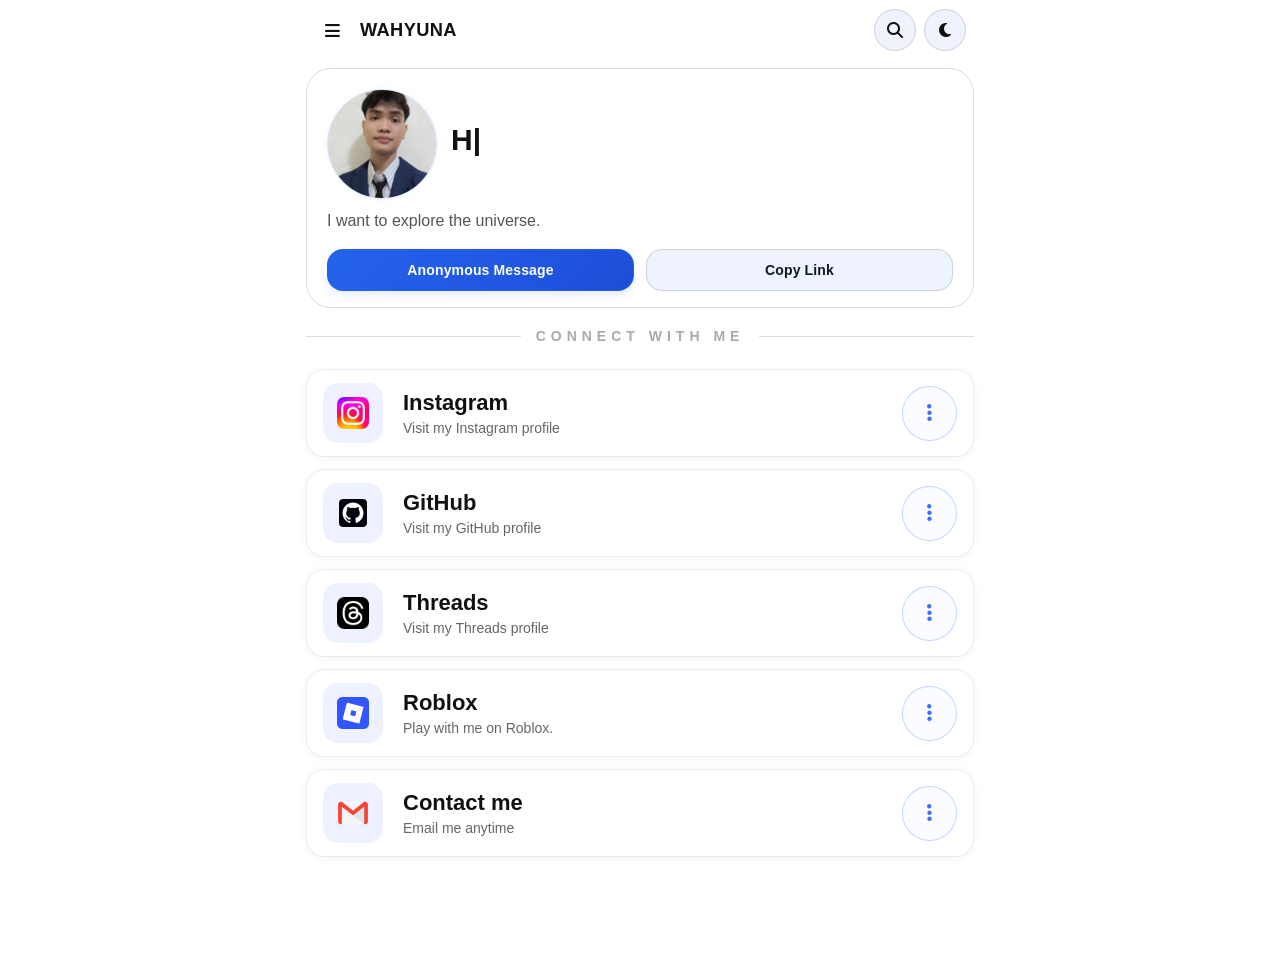
==== commit f8f47e25: "update" ====
--- a/index.html
+++ b/index.html
@@ -104,10 +104,22 @@
 
         <header class="top-navbar" aria-label="Main navigation">
             <div class="top-navbar-inner">
-                <div class="top-navbar-brand" translate="no" data-nosnippet>WAHYUNA</div>
-                <button id="th" class="theme-toggle-btn" type="button" aria-label="Toggle dark mode">
-                    <i class="fa-solid fa-moon" aria-hidden="true"></i>
-                </button>
+                <div class="top-navbar-brand-group">
+                    <button id="sidebarToggle" class="sidebar-toggle-btn" type="button"
+                        aria-label="Open navigation menu" aria-controls="siteSidebar" aria-expanded="false">
+                        <i class="fa-solid fa-bars" aria-hidden="true"></i>
+                    </button>
+                    <div class="top-navbar-brand" translate="no" data-nosnippet>WAHYUNA</div>
+                </div>
+                <div class="top-navbar-actions">
+                    <button id="searchToggle" class="theme-toggle-btn search-toggle-btn" type="button"
+                        aria-label="Search links" aria-controls="linkSearchBackdrop" aria-expanded="false">
+                        <i class="fa-solid fa-magnifying-glass" aria-hidden="true"></i>
+                    </button>
+                    <button id="th" class="theme-toggle-btn" type="button" aria-label="Toggle dark mode">
+                        <i class="fa-solid fa-moon" aria-hidden="true"></i>
+                    </button>
+                </div>
             </div>
         </header>
 
@@ -153,51 +165,39 @@
 
             </div>
 
-            <div class="links">
-
-                <a class="link-card" href="https://instagram.com/its.wahyuna" target="_blank" rel="noopener noreferrer">
-                    <div class="link-icon">
-                        <img src="assets/instagram.webp" alt="Instagram icon">
-                    </div>
-                    <div class="link-text">
-                        <h3>Instagram</h3>
-                        <p>Visit my Instagram profile</p>
-                    </div>
-                    <div class="arrow"><i class="fa-solid fa-chevron-right" aria-hidden="true"></i></div>
-                </a>
-                <a class="link-card" href="https://github.com/itswahyuna" target="_blank" rel="noopener noreferrer">
-                    <div class="link-icon">
-                        <img src="assets/github.webp" alt="GitHub icon">
-                    </div>
-                    <div class="link-text">
-                        <h3>GitHub</h3>
-                        <p>Visit my GitHub profile</p>
-                    </div>
-                    <div class="arrow"><i class="fa-solid fa-chevron-right" aria-hidden="true"></i></div>
-                </a>
-                <a class="link-card"
-                    href="https://www.roblox.com/share?code=888d8f8d7834eb4eb600c3bba9605e5a&type=Profile&source=ProfileShare&stamp=1784466825138"
-                    target="_blank" rel="noopener noreferrer">
-                    <div class="link-icon">
-                        <img src="assets/roblox.webp" alt="Roblox icon">
-                    </div>
-                    <div class="link-text">
-                        <h3>Roblox</h3>
-                        <p>Play with me on Roblox.</p>
-                    </div>
-                    <div class="arrow"><i class="fa-solid fa-chevron-right" aria-hidden="true"></i></div>
-                </a>
-                <a class="link-card contact" href="mailto:wahyunapub@gmail.com">
-                    <div class="link-icon">
-                        <img src="assets/gmail.webp" alt="Gmail icon">
-                    </div>
-                    <div class="link-text">
-                        <h3>Contact me</h3>
-                        <p>Email me anytime</p>
-                    </div>
-                    <div class="arrow"><i class="fa-solid fa-chevron-right" aria-hidden="true"></i></div>
-                </a>
-
+            <div class="links" id="linkCards" aria-busy="true" aria-label="Social links">
+                <div class="link-card-skeleton" aria-hidden="true">
+                    <span class="link-skeleton-icon"></span>
+                    <span class="link-skeleton-text">
+                        <span class="link-skeleton-bar title"></span>
+                        <span class="link-skeleton-bar description"></span>
+                    </span>
+                    <span class="link-skeleton-arrow"></span>
+                </div>
+                <div class="link-card-skeleton" aria-hidden="true">
+                    <span class="link-skeleton-icon"></span>
+                    <span class="link-skeleton-text">
+                        <span class="link-skeleton-bar title"></span>
+                        <span class="link-skeleton-bar description"></span>
+                    </span>
+                    <span class="link-skeleton-arrow"></span>
+                </div>
+                <div class="link-card-skeleton" aria-hidden="true">
+                    <span class="link-skeleton-icon"></span>
+                    <span class="link-skeleton-text">
+                        <span class="link-skeleton-bar title"></span>
+                        <span class="link-skeleton-bar description"></span>
+                    </span>
+                    <span class="link-skeleton-arrow"></span>
+                </div>
+                <div class="link-card-skeleton" aria-hidden="true">
+                    <span class="link-skeleton-icon"></span>
+                    <span class="link-skeleton-text">
+                        <span class="link-skeleton-bar title"></span>
+                        <span class="link-skeleton-bar description"></span>
+                    </span>
+                    <span class="link-skeleton-arrow"></span>
+                </div>
             </div>
 
         </div>
@@ -216,6 +216,20 @@
             </div>
         </div>
 
+    </div>
+
+    <div class="link-search-backdrop" id="linkSearchBackdrop" aria-hidden="true">
+        <section class="link-search-panel" role="dialog" aria-modal="true" aria-label="Search links">
+            <div class="link-search-header">
+                <label class="link-search-input-wrap">
+                    <i class="fa-solid fa-magnifying-glass" aria-hidden="true"></i>
+                    <input id="linkSearchInput" type="search" placeholder="Search"
+                        autocomplete="off" inputmode="search" enterkeyhint="search" aria-label="Search links">
+                </label>
+                <button class="link-search-close" id="linkSearchClose" type="button">Cancel</button>
+            </div>
+            <div class="link-search-results" id="linkSearchResults" aria-live="polite"></div>
+        </section>
     </div>
 
     <div class="floating-comment-overlay hidden" id="floatingCommentOverlay"></div>
@@ -292,18 +306,48 @@
         </section>
     </div>
 
+    <div class="link-action-backdrop" id="linkActionBackdrop" aria-hidden="true">
+        <section class="link-action-dialog" id="linkActionDialog" role="dialog" aria-modal="true"
+            aria-labelledby="linkActionTitle" aria-describedby="linkActionDescription">
+            <div class="link-action-preview">
+                <div class="link-action-image-container" id="linkActionImageContainer"></div>
+                <h2 id="linkActionTitle"></h2>
+                <p id="linkActionDescription"></p>
+            </div>
+            <div class="link-action-buttons">
+                <button type="button" class="link-action-button" id="linkActionOpen">Open</button>
+                <button type="button" class="link-action-button" id="linkActionCopy">Copy Link</button>
+            </div>
+            <button type="button" class="link-action-cancel" id="linkActionCancel">Cancel</button>
+        </section>
+    </div>
+
     <div id="toast" class="toast" data-nosnippet></div>
 
-    <footer class="site-footer" data-nosnippet>
-        <div class="footer-inner" style="flex-direction: column;">
-            <div class="footer-links">
-                <button class="footer-link-btn" onclick="openPolicyModal('privacy')">Privacy Policy</button>
-                <span class="footer-divider">•</span>
-                <button class="footer-link-btn" onclick="openPolicyModal('tos')">Terms of Service</button>
-            </div>
-            <p style="margin-top: 7px;">© 2026 Wahyuna</p>
-        </div>
-    </footer>
+    <div class="sidebar-backdrop" id="sidebarBackdrop" aria-hidden="true"></div>
+    <aside class="site-sidebar" id="siteSidebar" aria-label="Site navigation" aria-hidden="true">
+        <div class="sidebar-header">
+            <div class="top-navbar-brand" translate="no" data-nosnippet>WAHYUNA</div>
+            <button class="sidebar-close-btn" id="sidebarClose" type="button" aria-label="Close navigation menu">
+                <i class="fa-solid fa-xmark" aria-hidden="true"></i>
+            </button>
+        </div>
+        <nav class="sidebar-links" aria-label="Legal information">
+            <button class="sidebar-link-btn" type="button" data-policy-type="privacy">
+                <i class="sidebar-icon sidebar-icon-privacy fa-solid fa-shield-halved" aria-hidden="true"></i>
+                <span>Privacy Policy</span>
+            </button>
+            <button class="sidebar-link-btn" type="button" data-policy-type="tos">
+                <i class="sidebar-icon sidebar-icon-terms fa-solid fa-file-contract" aria-hidden="true"></i>
+                <span>Terms of Service</span>
+            </button>
+            <button class="sidebar-link-btn sidebar-theme-toggle" id="sidebarThemeToggle" type="button">
+                <i class="sidebar-icon sidebar-icon-theme fa-solid fa-moon" aria-hidden="true"></i>
+                <span>Dark Mode</span>
+            </button>
+        </nav>
+        <p class="sidebar-copyright">© 2026 Wahyuna</p>
+    </aside>
 
     <div class="modal-backdrop" id="policyBackdrop" onclick="closePolicyModal()"></div>
 
--- a/main.css
+++ b/main.css
@@ -114,6 +114,43 @@
         transition: border-color .25s ease, box-shadow .25s ease;
         pointer-events: auto;
         font-family: "Poppins", sans-serif;
+    }
+
+    .top-navbar-actions {
+        display: inline-flex;
+        align-items: center;
+        gap: 8px;
+    }
+
+    .top-navbar-brand-group {
+        display: inline-flex;
+        align-items: center;
+        gap: 10px;
+    }
+
+    .sidebar-toggle-btn {
+        width: 36px;
+        height: 36px;
+        display: inline-flex;
+        align-items: center;
+        justify-content: center;
+        padding: 0;
+        border: 0;
+        border-radius: 50%;
+        background: transparent;
+        color: inherit;
+        font-size: 17px;
+        cursor: pointer;
+        -webkit-tap-highlight-color: transparent;
+        transition: background 0.2s ease, transform 0.2s ease;
+    }
+
+    .sidebar-toggle-btn:hover {
+        background: rgba(128, 128, 128, 0.14);
+    }
+
+    .sidebar-toggle-btn:active {
+        transform: scale(0.94);
     }
 
     .top-navbar+.biodata {
@@ -351,6 +388,130 @@
         gap: 12px;
     }
 
+    .link-card-skeleton {
+        display: flex;
+        align-items: center;
+        min-height: 88px;
+        padding: 13px 16px;
+        border: 1px solid rgba(148, 163, 184, 0.16);
+        border-radius: 18px;
+        background: rgba(255, 255, 255, 0.045);
+    }
+
+    .link-skeleton-icon,
+    .link-skeleton-bar,
+    .link-skeleton-arrow {
+        display: block;
+        background: linear-gradient(90deg,
+                var(--link-skeleton-base, rgba(255, 255, 255, 0.08)) 25%,
+                var(--link-skeleton-highlight, rgba(255, 255, 255, 0.18)) 50%,
+                var(--link-skeleton-base, rgba(255, 255, 255, 0.08)) 75%);
+        background-size: 200% 100%;
+        animation: linkCardSkeletonShimmer 1.25s ease-in-out infinite;
+    }
+
+    .link-skeleton-icon {
+        width: 60px;
+        height: 60px;
+        flex: 0 0 auto;
+        margin-right: 20px;
+        border-radius: 15px;
+    }
+
+    .link-skeleton-text {
+        display: grid;
+        flex: 1;
+        gap: 9px;
+    }
+
+    .link-skeleton-bar {
+        height: 12px;
+        border-radius: 6px;
+    }
+
+    .link-skeleton-bar.title {
+        width: 46%;
+        height: 18px;
+    }
+
+    .link-skeleton-bar.description {
+        width: 72%;
+    }
+
+    .link-skeleton-arrow {
+        width: 55px;
+        height: 55px;
+        flex: 0 0 auto;
+        margin-left: 12px;
+        border-radius: 50%;
+    }
+
+    @keyframes linkCardSkeletonShimmer {
+        from {
+            background-position: 100% 0;
+        }
+
+        to {
+            background-position: -100% 0;
+        }
+    }
+
+    .link-card {
+        animation: linkCardEnter 0.36s ease-out;
+        animation-delay: calc(var(--link-card-index, 0) * 55ms);
+    }
+
+    @keyframes linkCardEnter {
+        from {
+            opacity: 0;
+            transform: translateY(8px);
+        }
+
+        to {
+            opacity: 1;
+            transform: translateY(0);
+        }
+    }
+
+    body.bright .link-card-skeleton {
+        --link-skeleton-base: rgba(15, 23, 42, 0.06);
+        --link-skeleton-highlight: rgba(15, 23, 42, 0.12);
+        border-color: rgba(15, 23, 42, 0.1);
+        background: rgba(15, 23, 42, 0.035);
+    }
+
+    @media (prefers-reduced-motion: reduce) {
+        .link-skeleton-icon,
+        .link-skeleton-bar,
+        .link-skeleton-arrow {
+            animation: none;
+            background: var(--link-skeleton-base, rgba(255, 255, 255, 0.08));
+        }
+
+        .link-card {
+            animation: none;
+        }
+    }
+
+    .links-load-error {
+        padding: 14px 16px;
+        border: 1px solid rgba(148, 163, 184, 0.16);
+        border-radius: 16px;
+        color: #aaa;
+        font-size: 14px;
+        text-align: center;
+    }
+
+    .links-load-retry {
+        margin-left: 8px;
+        padding: 4px 8px;
+        border: 0;
+        background: transparent;
+        color: #5795ff;
+        font: inherit;
+        cursor: pointer;
+    }
+
     .links+.theme-toggle-footer {
         margin-top: 28px;
     }
@@ -366,11 +527,35 @@
         transition: transform .28s cubic-bezier(0.2, 0.8, 0.2, 1), box-shadow .28s ease, border-color .28s ease, background .28s ease;
         touch-action: manipulation;
         -webkit-tap-highlight-color: transparent;
+        -webkit-touch-callout: none;
+        -webkit-user-select: none;
+        user-select: none;
         text-decoration: none;
         color: inherit;
         outline: none;
         position: relative;
         overflow: hidden;
+    }
+
+    .link-card-main {
+        display: flex;
+        flex: 1 1 auto;
+        align-items: center;
+        min-width: 0;
+        color: inherit;
+        text-decoration: none;
+    }
+
+    .link-card-main img {
+        -webkit-touch-callout: none;
+        -webkit-user-drag: none;
+        user-select: none;
+    }
+
+    .link-card-main:focus-visible,
+    .link-card-menu:focus-visible {
+        outline: 2px solid rgba(35, 113, 255, 0.75);
+        outline-offset: 3px;
     }
 
     @media (hover: hover) {
@@ -436,25 +621,29 @@
 
     }
 
-    .arrow {
-
+    .link-card-menu {
         width: 55px;
-
         height: 55px;
-
+        flex: 0 0 auto;
+        margin-left: 12px;
+        padding: 0;
+        color: inherit;
+        font: inherit;
+        font-size: 22px;
         border-radius: 50%;
-
-        display: flex;
-
-        justify-content: center;
-
-        align-items: center;
-
-        font-size: 30px;
-
         border: 1px solid rgba(35, 113, 255, 0.26);
         background: rgba(35, 113, 255, 0.02);
-
+        display: flex;
+        justify-content: center;
+        align-items: center;
+        cursor: pointer;
+        -webkit-tap-highlight-color: transparent;
+        transition: transform 0.2s ease, background 0.2s ease;
+    }
+
+    .link-card-menu:active {
+        transform: scale(0.92);
+        background: rgba(35, 113, 255, 0.12);
     }
 
 
@@ -557,6 +746,255 @@
         line-height: 1;
     }
 
+    .search-toggle-btn {
+        transition: transform 0.2s ease, box-shadow 0.2s ease, background 0.2s ease;
+    }
+
+    .link-search-backdrop {
+        position: fixed;
+        z-index: 1300;
+        inset: 0;
+        display: flex;
+        justify-content: center;
+        align-items: stretch;
+        padding: 0;
+        background: rgba(7, 10, 16, 0.6);
+        backdrop-filter: blur(18px) saturate(1.25);
+        -webkit-backdrop-filter: blur(18px) saturate(1.25);
+        opacity: 0;
+        visibility: hidden;
+        transition: opacity 0.38s cubic-bezier(0.32, 0.72, 0, 1), visibility 0.38s ease;
+    }
+
+    .link-search-backdrop.open {
+        opacity: 1;
+        visibility: visible;
+    }
+
+    .link-search-panel {
+        display: flex;
+        flex-direction: column;
+        width: 100%;
+        height: 100vh;
+        height: 100dvh;
+        max-height: none;
+        overflow: hidden;
+        padding: calc(env(safe-area-inset-top) + 14px) 20px calc(env(safe-area-inset-bottom) + 14px);
+        border: 0;
+        border-radius: 0;
+        background: #101116;
+        box-shadow: none;
+        transform: translateY(18px) scale(0.985);
+        transform-origin: 50% 0;
+        transition: transform 0.48s cubic-bezier(0.32, 0.72, 0, 1);
+    }
+
+    .link-search-backdrop.open .link-search-panel {
+        transform: translateY(0) scale(1);
+    }
+
+    .link-search-header {
+        display: flex;
+        flex: 0 0 auto;
+        align-items: center;
+        gap: 10px;
+        margin-bottom: 18px;
+    }
+
+    .link-search-input-wrap {
+        display: flex;
+        flex: 1;
+        align-items: center;
+        gap: 10px;
+        min-width: 0;
+        height: 44px;
+        padding: 0 13px;
+        border: 1px solid rgba(255, 255, 255, 0.12);
+        border-radius: 999px;
+        background: rgba(120, 120, 128, 0.16);
+        color: rgba(255, 255, 255, 0.58);
+    }
+
+    .link-search-input-wrap input {
+        width: 100%;
+        min-width: 0;
+        padding: 0;
+        border: 0;
+        border-radius: 0;
+        outline: 0;
+        background: transparent;
+        color: inherit;
+        font: inherit;
+        font-size: 14px;
+        user-select: text;
+        -webkit-appearance: none;
+        appearance: none;
+    }
+
+    .link-search-input-wrap input::placeholder {
+        color: rgba(255, 255, 255, 0.48);
+    }
+
+    .link-search-close {
+        flex: 0 0 auto;
+        min-height: 40px;
+        padding: 0 4px;
+        border: 0;
+        background: transparent;
+        color: #0a84ff;
+        font: inherit;
+        font-size: 14px;
+        font-weight: 600;
+        cursor: pointer;
+        -webkit-tap-highlight-color: transparent;
+        -webkit-touch-callout: none;
+        user-select: none;
+        transition: opacity 0.16s ease, transform 0.16s cubic-bezier(0.2, 0.8, 0.2, 1);
+    }
+
+    .link-search-close:active {
+        opacity: 0.58;
+        transform: scale(0.94);
+    }
+
+    @media (hover: hover) and (pointer: fine) {
+        .link-search-close:hover {
+            opacity: 0.76;
+        }
+    }
+
+    @media (prefers-reduced-motion: reduce) {
+        .link-search-close {
+            transition-duration: 0.01ms;
+        }
+    }
+
+    .link-search-results {
+        display: flex;
+        flex: 1 1 auto;
+        flex-direction: column;
+        gap: 10px;
+        min-height: 0;
+        max-height: none;
+        overflow-y: auto;
+        overscroll-behavior: contain;
+        scrollbar-width: thin;
+    }
+
+    .link-search-results:empty::after {
+        content: "Type to search links";
+        padding: 22px 12px;
+        color: rgba(255, 255, 255, 0.58);
+        font-size: 14px;
+        text-align: center;
+    }
+
+    .link-search-results .link-card {
+        animation: none;
+    }
+
+    .link-search-empty {
+        padding: 22px 12px;
+        color: rgba(255, 255, 255, 0.58);
+        font-size: 14px;
+        text-align: center;
+    }
+
+    body.bright .link-search-panel {
+        background: #f5f5f7;
+    }
+
+    body.bright .link-search-input-wrap {
+        border-color: rgba(15, 23, 42, 0.1);
+        background: rgba(15, 23, 42, 0.05);
+        color: #252832;
+    }
+
+    body.bright .link-search-input-wrap input::placeholder,
+    body.bright .link-search-results:empty::after,
+    body.bright .link-search-empty {
+        color: rgba(37, 40, 50, 0.55);
+    }
+
+    @media (min-width: 601px) {
+        .link-search-backdrop {
+            align-items: center;
+            padding: 24px;
+        }
+
+        .link-search-panel {
+            width: min(92vw, 600px);
+            height: min(72vh, 620px);
+            min-height: 240px;
+            padding: 18px;
+            border: 1px solid rgba(255, 255, 255, 0.14);
+            border-radius: 26px;
+            background: rgba(24, 26, 32, 0.96);
+            box-shadow: 0 24px 70px rgba(0, 0, 0, 0.34);
+            transform: translateY(14px) scale(0.97);
+            transform-origin: 50% 50%;
+        }
+
+        body.bright .link-search-panel {
+            border-color: rgba(15, 23, 42, 0.12);
+            background: rgba(250, 250, 252, 0.97);
+            box-shadow: 0 24px 70px rgba(15, 23, 42, 0.18);
+        }
+
+        .link-search-results {
+            gap: 8px;
+        }
+
+        .link-search-results .link-card {
+            min-height: 64px;
+            padding: 8px 12px;
+            border-radius: 14px;
+        }
+
+        .link-search-results .link-icon {
+            width: 42px;
+            height: 42px;
+            margin-right: 12px;
+            border-radius: 12px;
+        }
+
+        .link-search-results .link-icon img {
+            width: 25px;
+            height: 25px;
+        }
+
+        .link-search-results .link-text h3 {
+            font-size: 16px;
+        }
+
+        .link-search-results .link-text p {
+            margin-top: 2px;
+            font-size: 12px;
+        }
+
+        .link-search-results .link-card-menu {
+            width: 38px;
+            height: 38px;
+            margin-left: 8px;
+            font-size: 18px;
+        }
+    }
+
+    @media (max-width: 600px) {
+        .link-search-panel {
+            padding-right: 14px;
+            padding-left: 14px;
+        }
+    }
+
+    @media (prefers-reduced-motion: reduce) {
+        .link-search-backdrop,
+        .link-search-panel {
+            transition-duration: 0.01ms;
+        }
+    }
+
+
     .theme-toggle-btn:hover {
         transform: translateY(-1px) scale(1.03);
         box-shadow: 0 8px 18px rgba(0, 0, 0, 0.12);
@@ -942,14 +1380,10 @@
 
         }
 
-        .arrow {
-
+        .link-card-menu {
             width: 40px;
-
             height: 40px;
-
             font-size: 22px;
-
         }
 
     }
@@ -1062,7 +1496,7 @@
     }
 
 
-    .arrow i {
+    .link-card-menu i {
         font-size: 20px;
         color: rgba(37, 99, 235, 0.9);
     }
@@ -1075,33 +1509,168 @@
         color: rgba(194, 192, 192, 0.85);
     }
 
-    .site-footer {
-        margin-top: 1px;
-        padding: 12px 0;
-        margin-bottom: 10px;
-        display: flex;
+    .sidebar-backdrop {
+        position: fixed;
+        inset: 0;
+        z-index: 1490;
+        background: rgba(0, 0, 0, 0.42);
+        opacity: 0;
+        visibility: hidden;
+        transition: opacity 0.32s cubic-bezier(0.32, 0.72, 0, 1), visibility 0.32s ease;
+    }
+
+    .sidebar-backdrop.open {
+        opacity: 1;
+        visibility: visible;
+    }
+
+    .site-sidebar {
+        position: fixed;
+        inset: 0 auto 0 0;
+        z-index: 1491;
+        display: flex;
+        flex-direction: column;
+        width: min(320px, 86vw);
+        padding: 30px 16px 22px;
+        color: #f5f5f7;
+        background: rgba(19, 20, 24, 0.96);
+        border-right: 1px solid rgba(255, 255, 255, 0.09);
+        box-shadow: 18px 0 48px rgba(0, 0, 0, 0.25);
+        transform: translateX(-105%);
+        visibility: hidden;
+        transition: transform 0.38s cubic-bezier(0.32, 0.72, 0, 1), visibility 0.38s ease;
+    }
+
+    .sidebar-header {
+        display: flex;
+        align-items: center;
+        justify-content: space-between;
+        padding: 0 4px 24px 8px;
+    }
+
+    .sidebar-close-btn {
+        width: 42px;
+        height: 42px;
+        display: inline-flex;
+        align-items: center;
         justify-content: center;
-        background: transparent;
-    }
-
-    .site-footer .footer-inner {
-        max-width: 900px;
+        padding: 0;
+        border: 1px solid rgba(255, 255, 255, 0.12);
+        border-radius: 50%;
+        color: inherit;
+        background: rgba(255, 255, 255, 0.06);
+        font-size: 16px;
+        cursor: pointer;
+        -webkit-tap-highlight-color: transparent;
+        transition: transform 0.2s ease, box-shadow 0.2s ease, background 0.2s ease;
+    }
+
+    .sidebar-close-btn:hover {
+        transform: translateY(-1px) scale(1.03);
+        box-shadow: 0 8px 18px rgba(0, 0, 0, 0.12);
+    }
+
+    .sidebar-close-btn:active {
+        transform: scale(0.96);
+        box-shadow: 0 0 0 8px rgba(255, 255, 255, 0.06);
+    }
+
+    body.bright .sidebar-close-btn {
+        border-color: rgba(15, 23, 42, 0.12);
+        background: rgba(37, 99, 235, 0.08);
+    }
+
+    body.bright .sidebar-close-btn:active {
+        box-shadow: 0 0 0 8px rgba(15, 23, 42, 0.06);
+    }
+
+    .site-sidebar.open {
+        transform: translateX(0);
+        visibility: visible;
+    }
+
+    body.bright .site-sidebar {
+        color: #191a1d;
+        background: rgba(250, 250, 252, 0.97);
+        border-right-color: rgba(0, 0, 0, 0.09);
+    }
+
+    .sidebar-links {
+        display: flex;
+        flex-direction: column;
+        gap: 8px;
+    }
+
+    .sidebar-link-btn {
+        display: flex;
+        align-items: center;
+        gap: 8px;
         width: 100%;
-        display: flex;
+        min-height: 56px;
+        padding: 0 14px;
+        border: 0;
+        border-radius: 15px;
+        color: inherit;
+        background: rgba(128, 128, 128, 0.1);
+        font: inherit;
+        font-size: 14px;
+        text-align: left;
+        cursor: pointer;
+        -webkit-tap-highlight-color: transparent;
+        transition: background 0.2s ease, transform 0.2s ease, box-shadow 0.2s ease;
+    }
+
+    .sidebar-link-btn:hover {
+        background: rgba(128, 128, 128, 0.16);
+    }
+
+    .sidebar-link-btn:active {
+        transform: scale(0.98);
+        box-shadow: inset 0 0 0 1px rgba(128, 128, 128, 0.08);
+    }
+
+    .sidebar-icon {
+        width: 18px;
+        display: inline-flex;
         align-items: center;
         justify-content: center;
-    }
-
-    .site-footer p {
+        flex: 0 0 18px;
+        color: currentColor;
+        font-size: 14px;
+        text-align: center;
+    }
+
+    .sidebar-theme-toggle {
+        display: none;
+    }
+
+    .sidebar-copyright {
+        margin: auto 0 0;
+        padding: 18px 4px 2px;
+        color: rgba(255, 255, 255, 0.5);
         font-size: 12px;
-        color: rgba(255, 255, 255, 0.55);
-        margin: 0;
-        text-align: center;
         letter-spacing: 0.3px;
     }
 
-    body.bright .site-footer p {
-        color: rgba(17, 17, 17, 0.55);
+    body.bright .sidebar-copyright {
+        color: rgba(17, 17, 17, 0.5);
+    }
+
+    @media (max-width: 299px) {
+        #th {
+            display: none;
+        }
+
+        .sidebar-theme-toggle {
+            display: flex;
+        }
+    }
+
+    @media (prefers-reduced-motion: reduce) {
+        .sidebar-backdrop,
+        .site-sidebar {
+            transition-duration: 0.01ms;
+        }
     }
 
     .page-loader {
@@ -1326,7 +1895,7 @@
         backdrop-filter: blur(24px) saturate(1.8);
         -webkit-backdrop-filter: blur(24px) saturate(1.8);
         z-index: 1200;
-        transition: transform 0.38s cubic-bezier(0.2, 0.8, 0.2, 1), max-height 0.38s ease, opacity 0.28s ease, box-shadow 0.28s ease, height 0.55s cubic-bezier(0.22, 1, 0.36, 1);
+        transition: transform 0.38s cubic-bezier(0.2, 0.8, 0.2, 1), max-height 0.38s ease, opacity 0.28s ease, box-shadow 0.28s ease, height 0.5s cubic-bezier(0.22, 1, 0.36, 1);
         max-height: min(72vh, 520px);
         opacity: 1;
         isolation: isolate;
@@ -1532,8 +2101,8 @@
         width: 100%;
         margin-top: 10px;
         font-size: 15px;
-        font-weight: 700;
-        letter-spacing: 0.02em;
+        font-weight: 600;
+        letter-spacing: -0.02em;
         color: rgba(255, 255, 255, 0.9);
         text-align: center;
     }
@@ -1597,18 +2166,30 @@
     .floating-comment-content {
         position: relative;
         z-index: 1;
+        transition:
+            opacity 0.38s cubic-bezier(0.22, 1, 0.36, 1),
+            transform 0.38s cubic-bezier(0.22, 1, 0.36, 1);
     }
 
     .floating-comment-widget.show-sent-history .floating-comment-content {
         opacity: 0;
         pointer-events: none;
+        transform: translateY(-8px) scale(0.99);
     }
 
     .floating-comment-widget.show-sent-history {
         overflow: hidden;
-        transition-property: transform, opacity, box-shadow, height;
+        transition:
+            transform 0.38s cubic-bezier(0.2, 0.8, 0.2, 1),
+            opacity 0.32s ease,
+            box-shadow 0.28s ease,
+            height 0.5s cubic-bezier(0.22, 1, 0.36, 1);
         backdrop-filter: none;
         -webkit-backdrop-filter: none;
+    }
+
+    .floating-comment-widget.history-dragging {
+        transition: none;
     }
 
     .sent-history {
@@ -1621,28 +2202,51 @@
         max-height: none;
         margin: 0;
         overflow: hidden;
-        padding: 18px 16px 0;
-        border: 1px solid rgba(255, 255, 255, 0.08);
+        padding: 0 16px;
+        border: 1px solid rgba(255, 255, 255, 0.12);
         border-radius: inherit;
-        background: rgba(26, 28, 34, 0.99);
-        box-shadow: inset 0 1px 0 rgba(255, 255, 255, 0.035);
-        backdrop-filter: none;
-        -webkit-backdrop-filter: none;
+        background: rgba(22, 24, 30, 0.98);
+        box-shadow: inset 0 1px 0 rgba(255, 255, 255, 0.07);
+        backdrop-filter: blur(24px) saturate(1.8);
+        -webkit-backdrop-filter: blur(24px) saturate(1.8);
         font-family: -apple-system, BlinkMacSystemFont, "SF Pro Text", "Segoe UI", Roboto, sans-serif;
-        transform: none;
+        transform: translateY(0) scale(1);
         opacity: 1;
+        transition:
+            transform 0.42s cubic-bezier(0.22, 1, 0.36, 1),
+            opacity 0.38s cubic-bezier(0.22, 1, 0.36, 1),
+            visibility 0s;
     }
 
     body.bright .sent-history {
-        border-color: rgba(15, 23, 42, 0.12);
-        background: rgba(255, 255, 255, 0.99);
-        box-shadow: 0 14px 32px rgba(15, 23, 42, 0.16);
+        border-color: rgba(15, 23, 42, 0.1);
+        background: rgba(255, 255, 255, 0.97);
+        box-shadow: inset 0 1px 0 rgba(255, 255, 255, 0.75);
     }
 
     .sent-history.hidden {
         visibility: hidden;
         opacity: 0;
         pointer-events: none;
+        transform: translateY(14px) scale(0.985);
+        transition:
+            transform 0.42s cubic-bezier(0.22, 1, 0.36, 1),
+            opacity 0.38s cubic-bezier(0.22, 1, 0.36, 1),
+            visibility 0s linear 0.42s;
+    }
+
+    .sent-history.is-dragging {
+        transition: none;
+    }
+
+    @media (prefers-reduced-motion: reduce) {
+        .floating-comment-widget.show-sent-history,
+        .floating-comment-content,
+        .sent-history,
+        .sent-history.hidden {
+            transition-duration: 0.01ms;
+            transition-delay: 0s;
+        }
     }
 
     .sent-history-header {
@@ -1651,13 +2255,38 @@
         justify-content: center;
         flex: 0 0 auto;
         position: relative;
-        min-height: 40px;
-        padding: 0 38px 14px;
+        padding: 14px 18px 10px;
         color: rgba(255, 255, 255, 0.94);
-        font-size: 17px;
-        font-weight: 650;
+        cursor: grab;
+        touch-action: none;
+        -webkit-tap-highlight-color: transparent;
+    }
+
+    .sent-history-header > span {
+        margin-top: 10px;
+        font-size: 15px;
+        font-weight: 600;
         letter-spacing: -0.02em;
-        border-bottom: 0;
+    }
+
+    .sent-history-header::before {
+        content: "";
+        position: absolute;
+        top: 8px;
+        left: 50%;
+        width: 46px;
+        height: 5px;
+        border-radius: 999px;
+        background: rgba(255, 255, 255, 0.32);
+        transform: translateX(-50%);
+    }
+
+    body.bright .sent-history-header::before {
+        background: rgba(15, 23, 42, 0.12);
+    }
+
+    .sent-history-header:active {
+        cursor: grabbing;
     }
 
     .sent-history-header::after {
@@ -1666,7 +2295,7 @@
         right: -16px;
         bottom: 0;
         left: -16px;
-        border-bottom: 1px solid rgba(255, 255, 255, 0.08);
+        border-bottom: 1px solid rgba(255, 255, 255, 0.11);
     }
 
     body.bright .sent-history-header {
@@ -1674,31 +2303,37 @@
     }
 
     body.bright .sent-history-header::after {
-        border-bottom-color: rgba(15, 23, 42, 0.08);
+        border-bottom-color: rgba(15, 23, 42, 0.1);
+    }
+
+    @media (min-width: 601px) {
+        body:not(.bright) .sent-history-header {
+            padding-bottom: 11px;
+        }
     }
 
     .sent-history-header button {
         display: grid;
         position: absolute;
-        top: 0;
-        right: 0;
-        width: 32px;
-        height: 32px;
+        top: 50%;
+        right: -2px;
+        width: 30px;
+        height: 30px;
         place-items: center;
         padding: 0;
-        border: 1px solid rgba(255, 255, 255, 0.09);
+        border: 0;
         border-radius: 50%;
-        background: rgba(255, 255, 255, 0.07);
+        background: rgba(120, 120, 128, 0.2);
         color: inherit;
         font-size: 14px;
         cursor: pointer;
         -webkit-tap-highlight-color: transparent;
-        transition: background 0.18s ease, transform 0.18s ease;
+        transition: background 0.18s ease, transform 0.18s ease, opacity 0.18s ease;
+        transform: translateY(-50%);
     }
 
     body.bright .sent-history-header button {
-        border-color: rgba(15, 23, 42, 0.08);
-        background: rgba(15, 23, 42, 0.05);
+        background: rgba(120, 120, 128, 0.14);
     }
 
     .sent-history-list {
@@ -1728,41 +2363,41 @@
         width: 30px;
         height: 30px;
         place-items: center;
-        border: 1px solid rgba(59, 130, 246, 0.28);
-        border-radius: 50%;
-        background: rgba(59, 130, 246, 0.14);
-        color: #60a5fa;
+        border: 0;
+        border-radius: 10px;
+        background: rgba(255, 69, 58, 0.12);
+        color: #ff6961;
         font-size: 12px;
         cursor: pointer;
         -webkit-tap-highlight-color: transparent;
-        transition: transform 0.18s ease, background 0.18s ease;
+        transition: transform 0.18s ease, background 0.18s ease, opacity 0.18s ease;
     }
 
     .sent-history-delete:active {
         transform: scale(0.92);
-        background: rgba(59, 130, 246, 0.25);
+        background: rgba(255, 69, 58, 0.2);
     }
 
     body.bright .sent-history-delete {
-        border-color: rgba(37, 99, 235, 0.2);
-        background: rgba(37, 99, 235, 0.09);
-        color: #2563eb;
+        background: rgba(255, 59, 48, 0.1);
+        color: #d70015;
     }
 
     .sent-history-card {
         flex: 0 0 auto;
         padding: 14px 15px;
-        border: 1px solid rgba(255, 255, 255, 0.075);
-        border-radius: 16px;
-        background: rgba(255, 255, 255, 0.055);
+        border: 1px solid rgba(255, 255, 255, 0.1);
+        border-radius: 18px;
+        background: rgba(120, 120, 128, 0.24);
         color: rgba(255, 255, 255, 0.88);
         text-align: left;
     }
 
     body.bright .sent-history-card {
-        border-color: rgba(15, 23, 42, 0.075);
-        background: rgba(15, 23, 42, 0.045);
+        border-color: rgba(15, 23, 42, 0.1);
+        background: #ffffff;
         color: #252832;
+        box-shadow: 0 2px 8px rgba(15, 23, 42, 0.07);
     }
 
     .sent-history-card-top {
@@ -1920,6 +2555,170 @@
 
     body.bright .history-delete-cancel {
         border-right-color: rgba(0, 0, 0, 0.08) !important;
+    }
+
+    .link-action-backdrop {
+        position: fixed;
+        z-index: 1500;
+        inset: 0;
+        display: grid;
+        place-items: center;
+        padding: 20px;
+        background: rgba(7, 10, 16, 0.38);
+        backdrop-filter: blur(12px) saturate(1.35);
+        -webkit-backdrop-filter: blur(12px) saturate(1.35);
+        opacity: 0;
+        visibility: hidden;
+        transition: opacity 0.28s ease, visibility 0.28s ease;
+    }
+
+    .link-action-backdrop.open {
+        opacity: 1;
+        visibility: visible;
+    }
+
+    .link-action-dialog {
+        width: min(100%, 360px);
+        padding: 18px 0 0;
+        border: 1px solid rgba(255, 255, 255, 0.16);
+        border-radius: 30px;
+        background: rgba(35, 37, 43, 0.88);
+        box-shadow: 0 24px 70px rgba(0, 0, 0, 0.34);
+        color: #f7f7f8;
+        text-align: center;
+        transform: translateY(10px) scale(0.97);
+        transition: transform 0.32s cubic-bezier(0.32, 0.72, 0, 1);
+    }
+
+    .link-action-backdrop.open .link-action-dialog {
+        transform: translateY(0) scale(1);
+    }
+
+    .link-action-preview {
+        padding: 4px 26px 18px;
+    }
+
+    .link-action-image-container {
+        display: block;
+        width: 88px;
+        height: 88px;
+        margin: 0 auto 14px;
+        border: 1px solid rgba(255, 255, 255, 0.14);
+        border-radius: 23px;
+        background: rgba(255, 255, 255, 0.08);
+        object-fit: contain;
+    }
+
+    .link-action-image-container img,
+    .link-action-image-container canvas {
+        display: block;
+        width: 100%;
+        height: 100%;
+        object-fit: contain;
+    }
+
+    .link-action-preview h2 {
+        margin: 0;
+        font-size: 19px;
+        font-weight: 700;
+        letter-spacing: -0.02em;
+        line-height: 1.25;
+    }
+
+    .link-action-preview p {
+        margin: 7px 0 0;
+        color: rgba(240, 240, 245, 0.7);
+        font-size: 13px;
+        line-height: 1.45;
+    }
+
+    .link-action-buttons {
+        overflow: hidden;
+        border-top: 1px solid rgba(255, 255, 255, 0.12);
+    }
+
+    .link-action-button,
+    .link-action-cancel {
+        display: block;
+        width: 100%;
+        min-height: 52px;
+        padding: 14px 18px;
+        border: 0;
+        background: transparent;
+        color: #0a84ff;
+        font: inherit;
+        font-size: 16px;
+        font-weight: 600;
+        cursor: pointer;
+        -webkit-tap-highlight-color: transparent;
+        transition: background 0.18s ease, opacity 0.18s ease;
+    }
+
+    .link-action-button + .link-action-button {
+        border-top: 1px solid rgba(255, 255, 255, 0.1);
+    }
+
+    .link-action-cancel {
+        min-height: 52px;
+        padding: 14px 18px;
+        border-top: 1px solid rgba(255, 255, 255, 0.1);
+        border-radius: 0 0 30px 30px;
+        color: #ff6961;
+    }
+
+    .link-action-button:active,
+    .link-action-cancel:active {
+        opacity: 0.65;
+        background-color: rgba(120, 120, 128, 0.2);
+    }
+
+    body.bright .link-action-dialog {
+        border-color: rgba(15, 23, 42, 0.1);
+        background: rgba(250, 250, 252, 0.94);
+        color: #17191f;
+    }
+
+    body.bright .link-action-preview p {
+        color: rgba(35, 38, 45, 0.66);
+    }
+
+    body.bright .link-action-image {
+        border-color: rgba(15, 23, 42, 0.1);
+        background: rgba(15, 23, 42, 0.05);
+    }
+
+    body.bright .link-action-buttons,
+    body.bright .link-action-cancel {
+        border-color: rgba(15, 23, 42, 0.1);
+    }
+
+    body.bright .link-action-button + .link-action-button {
+        border-top-color: rgba(15, 23, 42, 0.1);
+    }
+
+    @media (max-width: 600px) {
+        .link-action-backdrop {
+            align-items: center;
+            padding: 20px;
+        }
+
+        .link-action-dialog {
+            width: min(100%, 460px);
+            padding: 18px 0 0;
+            border-radius: 30px;
+            transform: translateY(24px) scale(0.98);
+        }
+
+        .link-action-backdrop.open .link-action-dialog {
+            transform: translateY(0) scale(1);
+        }
+    }
+
+    @media (prefers-reduced-motion: reduce) {
+        .link-action-backdrop,
+        .link-action-dialog {
+            transition-duration: 0.01ms;
+        }
     }
 
     .history-delete-actions button:active {
@@ -2014,7 +2813,7 @@
         background: rgba(255, 255, 255, 0.07);
         color: rgba(255, 255, 255, 0.9);
         font-size: 12px;
-        font-weight: 650;
+        font-weight: 500;
         cursor: pointer;
         -webkit-tap-highlight-color: transparent;
         transition: transform 0.2s ease, background 0.2s ease, border-color 0.2s ease;
@@ -2104,8 +2903,8 @@
         }
 
         .floating-comment-widget.show-sent-history {
-            max-height: calc(100vh - 12px);
-            max-height: calc(100dvh - 12px);
+            max-height: calc(100vh - 96px);
+            max-height: calc(100dvh - 96px);
             overflow: hidden;
         }
 
@@ -2151,6 +2950,10 @@
             border-bottom: 1px solid rgba(255, 255, 255, 0.1);
         }
 
+        .sent-history-header {
+            padding: 14px 16px 10px;
+        }
+
         .floating-comment-header::before {
             background: rgba(255, 255, 255, 0.18);
         }
@@ -2160,6 +2963,11 @@
             letter-spacing: 0.01em;
             margin-top: 10px;
             color: rgba(255, 255, 255, 0.9);
+        }
+
+        .sent-history-header > span {
+            font-size: 14px;
+            letter-spacing: 0.01em;
         }
     }
 
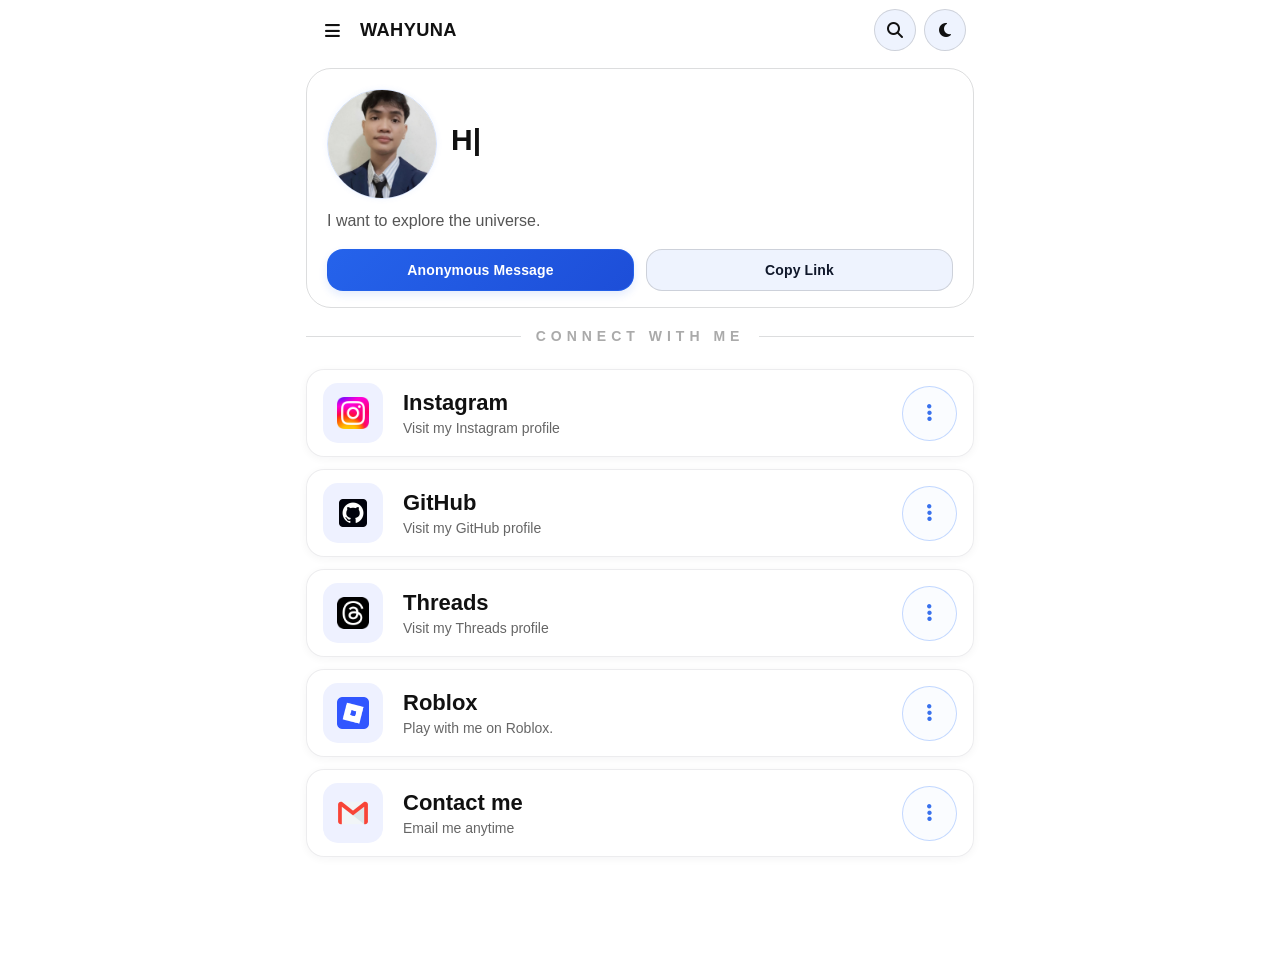
==== commit 6e453263: "update" ====
--- a/index.html
+++ b/index.html
@@ -88,11 +88,13 @@
 <body class="bright">
     <div id="pageLoader" class="page-loader" role="status" aria-live="polite">
         <div class="loader-inner">
-            <div class="splash-brand">
-                <div class="splash-title" aria-hidden="true" data-nosnippet>Wahyuna</div>
-            </div>
-
-            <div class="loader-dots" aria-hidden="true">
+            <div class="splash-title" data-nosnippet>WAHYUNA</div>
+            <div class="loader-spinner" aria-hidden="true">
+                <span></span>
+                <span></span>
+                <span></span>
+                <span></span>
+                <span></span>
                 <span></span>
                 <span></span>
                 <span></span>
@@ -123,6 +125,21 @@
             </div>
         </header>
 
+        <div id="pullRefreshIndicator" class="pull-refresh-indicator" role="status" aria-live="polite"
+            aria-label="Pull to refresh">
+            <div class="loader-spinner" aria-hidden="true">
+                <span></span>
+                <span></span>
+                <span></span>
+                <span></span>
+                <span></span>
+                <span></span>
+                <span></span>
+                <span></span>
+            </div>
+        </div>
+
+        <div id="pullRefreshContent" class="pull-refresh-content">
         <div class="biodata">
 
             <div class="profile-main">
@@ -200,6 +217,7 @@
                 </div>
             </div>
 
+        </div>
         </div>
 
 
@@ -317,6 +335,8 @@
             <div class="link-action-buttons">
                 <button type="button" class="link-action-button" id="linkActionOpen">Open</button>
                 <button type="button" class="link-action-button" id="linkActionCopy">Copy Link</button>
+                <button type="button" class="link-action-button link-action-remove-history" id="linkActionRemoveHistory"
+                    hidden>Remove from Search History</button>
             </div>
             <button type="button" class="link-action-cancel" id="linkActionCancel">Cancel</button>
         </section>
@@ -364,11 +384,13 @@
         </div>
     </div>
 
-    <div id="senderToast" class="sender-toast">
-        <div class="sender-icon">
+    <div id="senderToast" class="sender-toast" role="status" aria-live="polite" aria-atomic="true">
+        <div class="sender-icon" aria-hidden="true">
             <i class="fa-solid fa-comment"></i>
         </div>
-        <div class="sender-text"></div>
+        <div class="sender-content">
+            <div class="sender-text"></div>
+        </div>
     </div>
 
 
--- a/main.css
+++ b/main.css
@@ -9,6 +9,7 @@
     html {
         scrollbar-width: thin;
         scrollbar-color: rgba(82, 96, 127, 0.7) transparent;
+        overscroll-behavior-y: none;
     }
 
     *::-webkit-scrollbar {
@@ -98,7 +99,7 @@
         background: #010203;
         color: white;
         border-bottom: 1px solid transparent;
-        transition: opacity .24s ease, visibility .24s ease, background .24s ease, color .24s ease, border-color .25s ease;
+        transition: opacity .24s ease, visibility .24s ease, background .24s ease, color .24s ease, border-color .25s ease, box-shadow .24s ease;
     }
 
     .top-navbar-inner {
@@ -153,8 +154,56 @@
         transform: scale(0.94);
     }
 
-    .top-navbar+.biodata {
+    .pull-refresh-content {
         margin-top: 60px;
+        transform: translateY(var(--pull-content-distance, 0px));
+        transition: transform 0.28s cubic-bezier(0.2, 0.8, 0.2, 1), box-shadow 0.24s ease;
+        will-change: transform;
+    }
+
+    .pull-refresh-content.pulling {
+        transition: none;
+    }
+
+    .pull-refresh-content.pulling,
+    .pull-refresh-content.refreshing {
+        position: relative;
+        z-index: 1;
+        box-shadow: 0 -8px 18px rgba(0, 0, 0, 0.24);
+    }
+
+    body.pull-refresh-active .top-navbar {
+        box-shadow: 0 5px 14px rgba(0, 0, 0, 0.16);
+    }
+
+    .pull-refresh-indicator {
+        position: fixed;
+        top: 60px;
+        left: 0;
+        right: 0;
+        z-index: 39;
+        height: var(--pull-distance, 0px);
+        display: grid;
+        place-items: center;
+        opacity: 0;
+        overflow: hidden;
+        pointer-events: none;
+        transition: height 0.28s cubic-bezier(0.2, 0.8, 0.2, 1), opacity 0.18s ease;
+    }
+
+    .pull-refresh-indicator.pulling {
+        transition: none;
+        opacity: 1;
+    }
+
+    .pull-refresh-indicator.refreshing {
+        opacity: 1;
+    }
+
+    .pull-refresh-indicator .loader-spinner {
+        width: 22px;
+        height: 22px;
+        color: rgba(255, 255, 255, 0.88);
     }
 
     .top-navbar-brand {
@@ -354,7 +403,7 @@
     }
 
     @media (min-width: 768px) {
-        .top-navbar+.biodata {
+        .pull-refresh-content {
             margin-top: 68px;
         }
 
@@ -391,11 +440,13 @@
     .link-card-skeleton {
         display: flex;
         align-items: center;
+        box-sizing: border-box;
         min-height: 88px;
         padding: 13px 16px;
         border: 1px solid rgba(148, 163, 184, 0.16);
         border-radius: 18px;
         background: rgba(255, 255, 255, 0.045);
+        animation: linkCardSkeletonEnter 0.24s ease-out both;
     }
 
     .link-skeleton-icon,
@@ -431,7 +482,7 @@
 
     .link-skeleton-bar.title {
         width: 46%;
-        height: 18px;
+        height: 12px;
     }
 
     .link-skeleton-bar.description {
@@ -456,9 +507,25 @@
         }
     }
 
+    @keyframes linkCardSkeletonEnter {
+        from {
+            opacity: 0;
+            transform: translateY(5px);
+        }
+
+        to {
+            opacity: 1;
+            transform: translateY(0);
+        }
+    }
+
     .link-card {
         animation: linkCardEnter 0.36s ease-out;
         animation-delay: calc(var(--link-card-index, 0) * 55ms);
+    }
+
+    .links.refreshing-cards .link-card {
+        animation: none;
     }
 
     @keyframes linkCardEnter {
@@ -483,7 +550,8 @@
     @media (prefers-reduced-motion: reduce) {
         .link-skeleton-icon,
         .link-skeleton-bar,
-        .link-skeleton-arrow {
+        .link-skeleton-arrow,
+        .link-card-skeleton {
             animation: none;
             background: var(--link-skeleton-base, rgba(255, 255, 255, 0.08));
         }
@@ -708,8 +776,12 @@
             border-bottom-color: rgba(42, 44, 49, 0.16);
         }
 
-        .top-navbar+.biodata {
+        .pull-refresh-content {
             margin-top: 52px;
+        }
+
+        .pull-refresh-indicator {
+            top: 52px;
         }
 
         .copy-link-button:active,
@@ -758,9 +830,9 @@
         justify-content: center;
         align-items: stretch;
         padding: 0;
-        background: rgba(7, 10, 16, 0.6);
-        backdrop-filter: blur(18px) saturate(1.25);
-        -webkit-backdrop-filter: blur(18px) saturate(1.25);
+        background: rgba(7, 10, 16, 0.2);
+        backdrop-filter: blur(18px) saturate(1.35);
+        -webkit-backdrop-filter: blur(18px) saturate(1.35);
         opacity: 0;
         visibility: hidden;
         transition: opacity 0.38s cubic-bezier(0.32, 0.72, 0, 1), visibility 0.38s ease;
@@ -782,7 +854,9 @@
         padding: calc(env(safe-area-inset-top) + 14px) 20px calc(env(safe-area-inset-bottom) + 14px);
         border: 0;
         border-radius: 0;
-        background: #101116;
+        background: rgba(16, 17, 22, 0.62);
+        backdrop-filter: blur(26px) saturate(1.65);
+        -webkit-backdrop-filter: blur(26px) saturate(1.65);
         box-shadow: none;
         transform: translateY(18px) scale(0.985);
         transform-origin: 50% 0;
@@ -889,8 +963,100 @@
         text-align: center;
     }
 
+    .link-search-history-title {
+        margin: 2px 2px 0;
+        color: rgba(255, 255, 255, 0.64);
+        font-size: 12px;
+        font-weight: 600;
+        letter-spacing: 0.04em;
+    }
+
     .link-search-results .link-card {
         animation: none;
+        min-height: 68px;
+        padding: 9px 12px;
+        border: 1px solid rgba(255, 255, 255, 0.22);
+        border-radius: 17px;
+        background: rgba(255, 255, 255, 0.075);
+        box-shadow: inset 0 1px 0 rgba(255, 255, 255, 0.07);
+        -webkit-backdrop-filter: blur(18px) saturate(1.35);
+        backdrop-filter: blur(18px) saturate(1.35);
+        transition: transform 0.2s cubic-bezier(0.2, 0.8, 0.2, 1),
+            background 0.2s ease, border-color 0.2s ease, box-shadow 0.2s ease;
+    }
+
+    body.bright .link-search-results .link-card {
+        border-color: rgba(15, 23, 42, 0.14);
+        background: rgba(255, 255, 255, 0.62);
+        box-shadow: inset 0 1px 0 rgba(255, 255, 255, 0.9),
+            0 2px 10px rgba(15, 23, 42, 0.045);
+    }
+
+    @media (hover: hover) and (pointer: fine) {
+        .link-search-results .link-card:hover {
+            transform: translateY(-1px);
+            border-color: rgba(255, 255, 255, 0.32);
+            background: rgba(255, 255, 255, 0.12);
+        }
+
+        body.bright .link-search-results .link-card:hover {
+            border-color: rgba(15, 23, 42, 0.22);
+            background: rgba(255, 255, 255, 0.76);
+            box-shadow: 0 6px 18px rgba(15, 23, 42, 0.08);
+        }
+    }
+
+    .link-search-results .link-card:active {
+        transform: scale(0.985);
+        background: rgba(255, 255, 255, 0.16);
+    }
+
+    body.bright .link-search-results .link-card:active {
+        background: rgba(255, 255, 255, 0.84);
+    }
+
+    .link-search-results .link-icon {
+        width: 44px;
+        height: 44px;
+        flex: 0 0 44px;
+        margin-right: 12px;
+        border-radius: 13px;
+    }
+
+    .link-search-results .link-icon img {
+        width: 26px;
+        height: 26px;
+    }
+
+    .link-search-results .link-text h3 {
+        font-size: 16px;
+        line-height: 1.25;
+    }
+
+    .link-search-results .link-text p {
+        margin-top: 3px;
+        font-size: 12px;
+        line-height: 1.3;
+    }
+
+    .link-search-results .link-card-menu {
+        width: 36px;
+        height: 36px;
+        margin-left: 8px;
+        border-color: rgba(255, 255, 255, 0.14);
+        background: rgba(255, 255, 255, 0.06);
+        font-size: 16px;
+    }
+
+    body.bright .link-search-results .link-card-menu {
+        border-color: rgba(15, 23, 42, 0.1);
+        background: rgba(15, 23, 42, 0.045);
+    }
+
+    @media (prefers-reduced-motion: reduce) {
+        .link-search-results .link-card {
+            transition-duration: 0.01ms;
+        }
     }
 
     .link-search-empty {
@@ -901,7 +1067,13 @@
     }
 
     body.bright .link-search-panel {
-        background: #f5f5f7;
+        background: rgba(255, 255, 255, 0.4);
+    }
+
+    body.bright .link-search-backdrop {
+        background: rgba(255, 255, 255, 0.14);
+        backdrop-filter: blur(18px) saturate(1.35) brightness(1.04);
+        -webkit-backdrop-filter: blur(18px) saturate(1.35) brightness(1.04);
     }
 
     body.bright .link-search-input-wrap {
@@ -914,6 +1086,10 @@
     body.bright .link-search-results:empty::after,
     body.bright .link-search-empty {
         color: rgba(37, 40, 50, 0.55);
+    }
+
+    body.bright .link-search-history-title {
+        color: rgba(37, 40, 50, 0.62);
     }
 
     @media (min-width: 601px) {
@@ -927,18 +1103,44 @@
             height: min(72vh, 620px);
             min-height: 240px;
             padding: 18px;
-            border: 1px solid rgba(255, 255, 255, 0.14);
+            border: 1px solid rgba(255, 255, 255, 0.3);
             border-radius: 26px;
-            background: rgba(24, 26, 32, 0.96);
-            box-shadow: 0 24px 70px rgba(0, 0, 0, 0.34);
+            background: rgba(16, 17, 22, 0.62);
+            -webkit-backdrop-filter: blur(30px) saturate(1.7);
+            backdrop-filter: blur(30px) saturate(1.7);
+            box-shadow: 0 24px 70px rgba(0, 0, 0, 0.28), inset 0 1px 0 rgba(255, 255, 255, 0.2);
             transform: translateY(14px) scale(0.97);
             transform-origin: 50% 50%;
         }
 
         body.bright .link-search-panel {
-            border-color: rgba(15, 23, 42, 0.12);
-            background: rgba(250, 250, 252, 0.97);
-            box-shadow: 0 24px 70px rgba(15, 23, 42, 0.18);
+            border-color: rgba(148, 163, 184, 0.34);
+            background: rgba(255, 255, 255, 0.97);
+            -webkit-backdrop-filter: blur(30px) saturate(1.35);
+            backdrop-filter: blur(30px) saturate(1.35);
+            box-shadow:
+                0 28px 80px rgba(15, 23, 42, 0.25),
+                inset 0 1px 0 rgba(255, 255, 255, 0.98);
+        }
+
+        body.bright .link-search-backdrop {
+            background: rgba(15, 23, 42, 0.34);
+            backdrop-filter: blur(8px);
+            -webkit-backdrop-filter: blur(8px);
+        }
+
+        body.bright .link-search-results .link-card {
+            border-color: rgba(100, 116, 139, 0.24);
+            background: #f8faff;
+            box-shadow:
+                inset 0 1px 0 rgba(255, 255, 255, 0.96),
+                0 2px 8px rgba(15, 23, 42, 0.055);
+        }
+
+        body.bright .link-search-results .link-card:hover {
+            border-color: rgba(37, 99, 235, 0.24);
+            background: #fff;
+            box-shadow: 0 7px 18px rgba(15, 23, 42, 0.1);
         }
 
         .link-search-results {
@@ -946,21 +1148,21 @@
         }
 
         .link-search-results .link-card {
-            min-height: 64px;
-            padding: 8px 12px;
-            border-radius: 14px;
+            min-height: 68px;
+            padding: 9px 12px;
+            border-radius: 17px;
         }
 
         .link-search-results .link-icon {
-            width: 42px;
-            height: 42px;
+            width: 44px;
+            height: 44px;
             margin-right: 12px;
-            border-radius: 12px;
+            border-radius: 13px;
         }
 
         .link-search-results .link-icon img {
-            width: 25px;
-            height: 25px;
+            width: 26px;
+            height: 26px;
         }
 
         .link-search-results .link-text h3 {
@@ -1395,12 +1597,30 @@
     }
 
     @media (max-width: 600px) {
+        .link-card-skeleton {
+            min-height: 76px;
+            padding: 12px;
+        }
+
+        .link-skeleton-icon {
+            width: 50px;
+            height: 50px;
+            margin-right: 12px;
+        }
+
         .connect-title h2 {
             font-size: 12px;
             letter-spacing: 3px;
         }
     }
 
+    @media (max-width: 320px) {
+        .link-skeleton-arrow {
+            width: 40px;
+            height: 40px;
+        }
+    }
+
     @media (max-width: 303px) {
         .profile-img {
             display: none;
@@ -1414,13 +1634,15 @@
     }
 
     @media (max-width: 230px) {
-        .link-card {
+        .link-card,
+        .link-card-skeleton {
             justify-content: space-between;
             padding: 10px 12px;
             width: 100%;
         }
 
-        .link-icon {
+        .link-icon,
+        .link-skeleton-icon {
             display: none;
         }
     }
@@ -1676,12 +1898,16 @@
     .page-loader {
         position: fixed;
         inset: 0;
+        width: 100%;
+        max-width: 100%;
         display: flex;
         align-items: center;
         justify-content: center;
-        background: linear-gradient(135deg, rgba(3, 5, 13, 0.98), rgba(3, 5, 13, 0.92));
+        overflow: hidden;
+        box-sizing: border-box;
+        background: #080b12;
         z-index: 99999;
-        transition: opacity .45s cubic-bezier(.2, .9, .25, 1), visibility .45s ease;
+        transition: opacity 0.45s cubic-bezier(0.2, 0.9, 0.25, 1), visibility 0.45s ease;
     }
 
     .page-loader.hidden {
@@ -1694,85 +1920,146 @@
         display: flex;
         flex-direction: column;
         align-items: center;
-        gap: 14px;
-    }
-
-    .splash-brand {
+        gap: 28px;
+        padding: 24px;
+        animation: splashArrive 0.7s cubic-bezier(0.2, 0.8, 0.2, 1) both;
+    }
+
+    .splash-title {
+        color: #f5f7fb;
+        font-size: 22px;
+        font-weight: 500;
+        letter-spacing: 0.24em;
+        line-height: 1.1;
+        text-align: center;
+        transform: translateX(-0.12em);
+    }
+
+    .loader-spinner {
         position: relative;
-        display: flex;
-        align-items: center;
-        justify-content: center;
-    }
-
-    .splash-title {
-        font-size: 42px;
-        font-weight: 700;
-        letter-spacing: 0.28em;
-        color: #dfe5ff;
-        text-transform: uppercase;
-        text-shadow: 0 10px 30px rgba(29, 125, 255, 0.16);
-    }
-
-
-
-    .loader-dots {
-        display: inline-flex;
-        gap: 6px;
-        margin-top: 4px;
-    }
-
-    .loader-dots span {
-        width: 8px;
-        height: 8px;
-        border-radius: 50%;
-        background: rgba(255, 255, 255, 0.9);
-        animation: dotPulse 1s ease-in-out infinite;
-    }
-
-    .loader-dots span:nth-child(2) {
-        animation-delay: .16s;
-    }
-
-    .loader-dots span:nth-child(3) {
-        animation-delay: .32s;
-    }
-
-    @keyframes dotPulse {
-
+        width: 28px;
+        height: 28px;
+        color: #4aa3ff;
+    }
+
+    .loader-spinner span {
+        position: absolute;
+        top: 50%;
+        left: 50%;
+        width: 2px;
+        height: 5px;
+        margin: -2.5px 0 0 -1px;
+        border-radius: 2px;
+        background: currentColor;
+        opacity: 0.2;
+        transform: rotate(var(--spinner-angle)) translateY(-9px);
+        animation: spinnerPulse 0.96s ease-in-out infinite;
+    }
+
+    .loader-spinner span:nth-child(1) {
+        --spinner-angle: 0deg;
+        animation-delay: 0s;
+    }
+
+    .loader-spinner span:nth-child(2) {
+        --spinner-angle: 45deg;
+        animation-delay: -0.12s;
+    }
+
+    .loader-spinner span:nth-child(3) {
+        --spinner-angle: 90deg;
+        animation-delay: -0.24s;
+    }
+
+    .loader-spinner span:nth-child(4) {
+        --spinner-angle: 135deg;
+        animation-delay: -0.36s;
+    }
+
+    .loader-spinner span:nth-child(5) {
+        --spinner-angle: 180deg;
+        animation-delay: -0.48s;
+    }
+
+    .loader-spinner span:nth-child(6) {
+        --spinner-angle: 225deg;
+        animation-delay: -0.6s;
+    }
+
+    .loader-spinner span:nth-child(7) {
+        --spinner-angle: 270deg;
+        animation-delay: -0.72s;
+    }
+
+    .loader-spinner span:nth-child(8) {
+        --spinner-angle: 315deg;
+        animation-delay: -0.84s;
+    }
+
+    @keyframes spinnerPulse {
         0%,
-        80%,
         100% {
-            transform: scale(0.7);
-            opacity: 0.5;
-        }
-
-        40% {
-            transform: scale(1);
+            opacity: 0.22;
+        }
+        50% {
             opacity: 1;
         }
     }
 
-    .loader-sub {
-        color: rgba(205, 215, 255, 0.85);
-        font-weight: 400;
-        letter-spacing: 0.2px;
+    @keyframes splashArrive {
+        from {
+            opacity: 0;
+            transform: translateY(8px) scale(0.98);
+        }
+        to {
+            opacity: 1;
+            transform: translateY(0) scale(1);
+        }
     }
 
     body.bright .page-loader {
-        background: linear-gradient(135deg, rgba(245, 247, 255, 0.98), rgba(245, 247, 255, 0.96));
+        background: #f5f7fb;
     }
 
     body.bright .splash-title {
-        color: #1f2a44;
-        text-shadow: 0 8px 24px rgba(38, 122, 255, 0.12);
-    }
-
-    body.bright .loader-sub {
-        color: rgba(20, 20, 30, 0.8);
-    }
-
-    body.bright .loader-dots span {
-        background: rgba(17, 24, 39, 0.8);
+        color: #172033;
+    }
+
+    body.bright .loader-spinner {
+        color: #0a84ff;
+    }
+
+    body.bright .pull-refresh-indicator .loader-spinner {
+        color: rgba(31, 41, 55, 0.72);
+    }
+
+    body.bright .pull-refresh-content.pulling,
+    body.bright .pull-refresh-content.refreshing {
+        box-shadow: 0 -8px 18px rgba(31, 41, 55, 0.13);
+    }
+
+    body.bright.pull-refresh-active .top-navbar {
+        box-shadow: 0 5px 14px rgba(31, 41, 55, 0.12);
+    }
+
+    @media (max-width: 600px) {
+        .splash-title {
+            font-size: 20px;
+        }
+    }
+
+    @media (prefers-reduced-motion: reduce) {
+        .loader-inner {
+            animation: none;
+        }
+
+        .loader-spinner span {
+            animation-duration: 1.5s;
+        }
+
+        .pull-refresh-indicator {
+            transition-duration: 0.01ms;
+        }
     }
 
     .modal-loader {
@@ -1805,13 +2092,6 @@
     @media (max-width: 323px) {
         .profile-img {
             display: none;
-        }
-    }
-
-    @media(max-width:600px) {
-
-        .splash-title {
-            font-size: 7vw;
         }
     }
 
@@ -2603,9 +2883,9 @@
         width: 88px;
         height: 88px;
         margin: 0 auto 14px;
-        border: 1px solid rgba(255, 255, 255, 0.14);
-        border-radius: 23px;
-        background: rgba(255, 255, 255, 0.08);
+        border: 0;
+        border-radius: 0;
+        background: transparent;
         object-fit: contain;
     }
 
@@ -2658,6 +2938,10 @@
         border-top: 1px solid rgba(255, 255, 255, 0.1);
     }
 
+    .link-action-button[hidden] {
+        display: none;
+    }
+
     .link-action-cancel {
         min-height: 52px;
         padding: 14px 18px;
@@ -2680,11 +2964,6 @@
 
     body.bright .link-action-preview p {
         color: rgba(35, 38, 45, 0.66);
-    }
-
-    body.bright .link-action-image {
-        border-color: rgba(15, 23, 42, 0.1);
-        background: rgba(15, 23, 42, 0.05);
     }
 
     body.bright .link-action-buttons,
@@ -3346,27 +3625,28 @@
     /* sender toast */
     .sender-toast {
         position: fixed;
-        top: 13px;
+        top: calc(env(safe-area-inset-top, 0px) + 12px);
         left: 50%;
-        width: max-content;
-        max-width: min(390px, calc(100% - 24px));
-        padding: 11px 14px;
-        display: flex;
-        align-items: center;
-        gap: 11px;
+        width: min(420px, calc(100% - 32px));
+        padding: 9px 12px;
+        display: flex;
+        align-items: center;
+        gap: 10px;
         box-sizing: border-box;
-        border-radius: 20px;
-        background: rgba(30, 30, 30, 0.92);
-        border: 1px solid rgba(255, 255, 255, 0.12);
+        border-radius: 22px;
+        background: rgba(38, 38, 40, 0.94);
+        border: 1px solid rgba(255, 255, 255, 0.2);
         box-shadow:
-            0 10px 30px rgba(0, 0, 0, 0.34),
-            inset 0 0.5px 0 rgba(255, 255, 255, 0.09);
-        backdrop-filter: blur(30px) saturate(180%);
-        -webkit-backdrop-filter: blur(30px) saturate(180%);
-        transform: translate(-50%, calc(-100% - 25px));
+            0 14px 36px rgba(0, 0, 0, 0.28),
+            inset 0 0.5px 0 rgba(255, 255, 255, 0.15);
+        backdrop-filter: blur(36px) saturate(180%);
+        -webkit-backdrop-filter: blur(36px) saturate(180%);
+        transform: translate(-50%, calc(-100% - 20px));
         opacity: 0;
         z-index: 99999;
-        pointer-events: none;
+        pointer-events: auto;
+        touch-action: none;
+        user-select: none;
         transition:
             transform 0.5s cubic-bezier(0.22, 1, 0.36, 1),
             opacity 0.3s ease;
@@ -3377,14 +3657,42 @@
         opacity: 1;
     }
 
+    .sender-toast.dragging {
+        transition: none;
+    }
+
+    .sender-toast.dismiss-left {
+        transform: translate(calc(-50% - 120%), 0);
+        opacity: 0;
+    }
+
+    .sender-toast.dismiss-right {
+        transform: translate(calc(-50% + 120%), 0);
+        opacity: 0;
+    }
+
+    .sender-toast.dismiss-up {
+        transform: translate(-50%, calc(-100% - 20px));
+        opacity: 0;
+    }
+
     .sender-icon {
-        width: 30px;
-        min-width: 30px;
+        width: 36px;
+        height: 36px;
+        min-width: 36px;
         display: flex;
         align-items: center;
         justify-content: center;
-        color: rgba(55, 112, 204, 0.9);
+        border-radius: 11px;
+        color: #fff;
+        background: linear-gradient(145deg, #409cff, #0a84ff);
+        box-shadow: inset 0 0.5px 0 rgba(255, 255, 255, 0.3);
         font-size: 19px;
+    }
+
+    .sender-content {
+        min-width: 0;
+        flex: 1;
     }
 
     .sender-text {
@@ -3395,33 +3703,36 @@
             "SF Pro Text",
             "SF Pro Display",
             sans-serif;
-        font-size: 14px;
-        line-height: 18px;
-        font-weight: 500;
-        letter-spacing: -0.01em;
+        font-size: 15px;
+        line-height: 19px;
+        font-weight: 400;
+        letter-spacing: -0.015em;
         color: rgba(255, 255, 255, 0.94);
-        white-space: nowrap;
-        overflow: hidden;
-        text-overflow: ellipsis;
+        overflow-wrap: anywhere;
     }
 
     body.bright .sender-toast {
-        background: rgba(255, 255, 255, 0.76);
-        border: 1px solid rgba(255, 255, 255, 0.9);
+        background: rgba(250, 250, 252, 0.94);
+        border: 1px solid rgba(60, 60, 67, 0.1);
         box-shadow:
-            0 10px 30px rgba(0, 0, 0, 0.16),
-            inset 0 0.5px 0 rgba(255, 255, 255, 0.95);
+            0 14px 36px rgba(0, 0, 0, 0.17),
+            inset 0 0.5px 0 rgba(255, 255, 255, 0.98);
         backdrop-filter: blur(40px) saturate(200%);
         -webkit-backdrop-filter: blur(40px) saturate(200%);
     }
 
     body.bright .sender-icon {
-        background: transparent;
-        color: rgba(66, 113, 215, 0.9);
+        color: #fff;
     }
 
     body.bright .sender-text {
         color: #1c1c1e;
+    }
+
+    @media (prefers-reduced-motion: reduce) {
+        .sender-toast {
+            transition-duration: 0.01ms;
+        }
     }
 
     /* visitors */
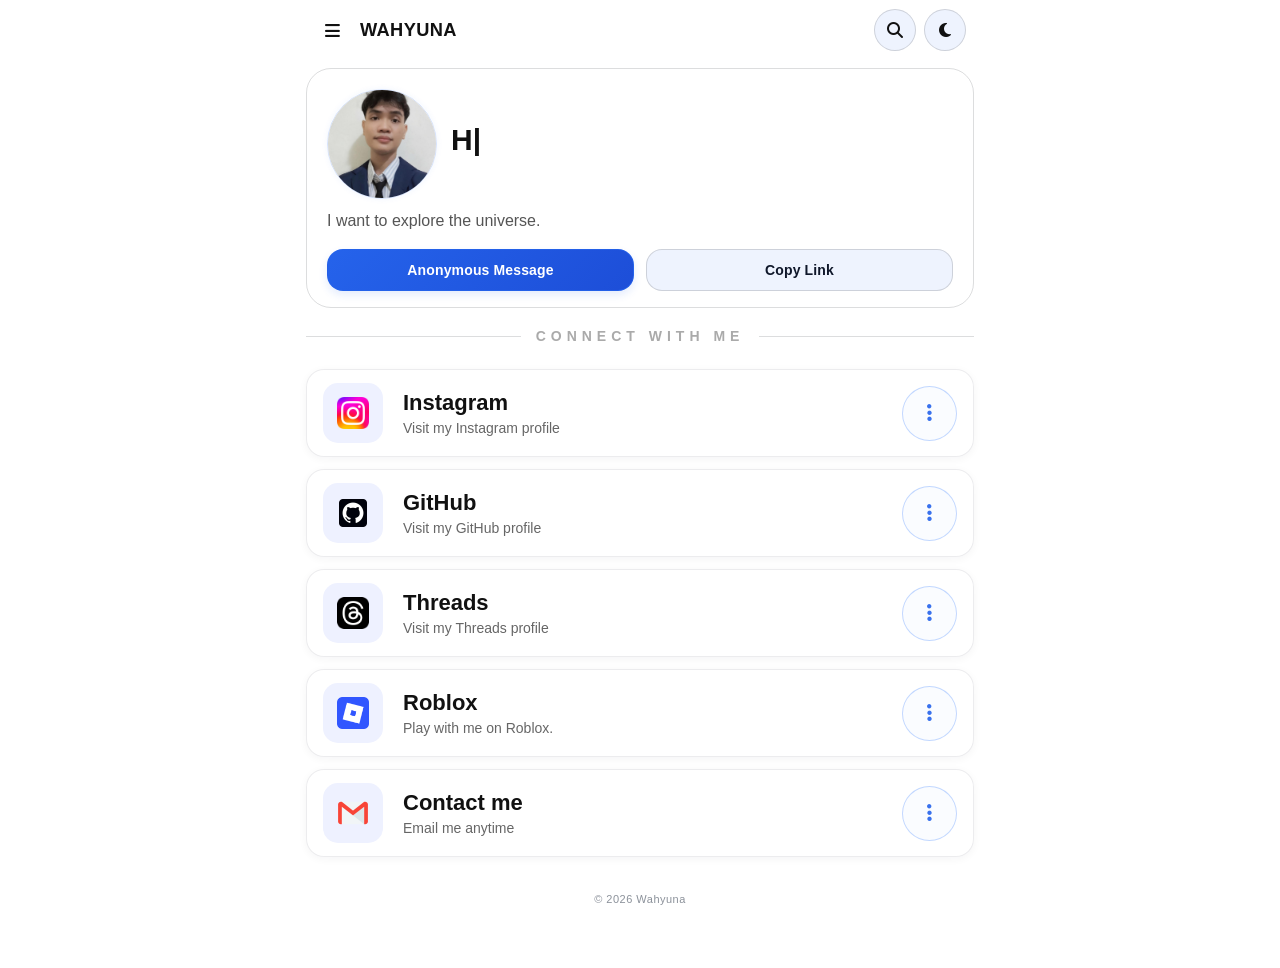
==== commit 1a48ead6: "update" ====
--- a/index.html
+++ b/index.html
@@ -89,12 +89,7 @@
     <div id="pageLoader" class="page-loader" role="status" aria-live="polite">
         <div class="loader-inner">
             <div class="splash-title" data-nosnippet>WAHYUNA</div>
-            <div class="loader-spinner" aria-hidden="true">
-                <span></span>
-                <span></span>
-                <span></span>
-                <span></span>
-                <span></span>
+            <div class="loader-dots" aria-hidden="true">
                 <span></span>
                 <span></span>
                 <span></span>
@@ -216,6 +211,8 @@
                     <span class="link-skeleton-arrow"></span>
                 </div>
             </div>
+
+            <p class="connect-copyright">© 2026 Wahyuna</p>
 
         </div>
         </div>
@@ -352,7 +349,7 @@
                 <i class="fa-solid fa-xmark" aria-hidden="true"></i>
             </button>
         </div>
-        <nav class="sidebar-links" aria-label="Legal information">
+        <nav class="sidebar-links" aria-label="Site information">
             <button class="sidebar-link-btn" type="button" data-policy-type="privacy">
                 <i class="sidebar-icon sidebar-icon-privacy fa-solid fa-shield-halved" aria-hidden="true"></i>
                 <span>Privacy Policy</span>
@@ -360,6 +357,10 @@
             <button class="sidebar-link-btn" type="button" data-policy-type="tos">
                 <i class="sidebar-icon sidebar-icon-terms fa-solid fa-file-contract" aria-hidden="true"></i>
                 <span>Terms of Service</span>
+            </button>
+            <button class="sidebar-link-btn" type="button" data-policy-type="version">
+                <i class="sidebar-icon fa-solid fa-circle-info" aria-hidden="true"></i>
+                <span>Version</span>
             </button>
             <button class="sidebar-link-btn sidebar-theme-toggle" id="sidebarThemeToggle" type="button">
                 <i class="sidebar-icon sidebar-icon-theme fa-solid fa-moon" aria-hidden="true"></i>
@@ -492,6 +493,49 @@
             container.replaceChildren(loading);
         }
 
+        function showVersionLoading(container) {
+            const loading = document.createElement('div');
+            loading.className = 'policy-skeleton version-skeleton';
+            loading.setAttribute('role', 'status');
+            loading.setAttribute('aria-label', 'Loading version information');
+            loading.setAttribute('aria-busy', 'true');
+
+            const label = document.createElement('span');
+            label.className = 'policy-skeleton-bar version-skeleton-label';
+            label.setAttribute('aria-hidden', 'true');
+
+            const value = document.createElement('span');
+            value.className = 'policy-skeleton-bar version-skeleton-value';
+            value.setAttribute('aria-hidden', 'true');
+
+            const description = document.createElement('span');
+            description.className = 'policy-skeleton-bar version-skeleton-description';
+            description.setAttribute('aria-hidden', 'true');
+
+            loading.append(label, value, description);
+            container.replaceChildren(loading);
+        }
+
+        function renderVersionContent(container, version) {
+            const content = document.createElement('div');
+            content.className = 'version-info';
+
+            const label = document.createElement('span');
+            label.className = 'version-info-label';
+            label.textContent = 'Current version';
+
+            const value = document.createElement('strong');
+            value.className = 'version-info-value';
+            value.textContent = version;
+
+            const description = document.createElement('p');
+            description.className = 'version-info-description';
+            description.textContent = 'This version is used for offline caching.';
+
+            content.append(label, value, description);
+            container.replaceChildren(content);
+        }
+
         async function openPolicyModal(policyType) {
             const titleElement = document.getElementById('policyModalTitle');
             const body = document.getElementById('policyBody');
@@ -499,7 +543,8 @@
             const modal = document.getElementById('policyModal');
             const policies = {
                 privacy: { title: 'Privacy Policy', path: './assets/pp.json' },
-                tos: { title: 'Terms of Service', path: './assets/tos.json' }
+                tos: { title: 'Terms of Service', path: './assets/tos.json' },
+                version: { title: 'Version', path: './sw.js' }
             };
             const selectedPolicy = policies[policyType];
 
@@ -517,12 +562,17 @@
             clearPolicyCloseCleanup(modal);
             const loadingStartedAt = performance.now();
             titleElement.textContent = selectedPolicy.title;
-            showPolicyLoading(body);
+            if (policyType === 'version') {
+                showVersionLoading(body);
+            } else {
+                showPolicyLoading(body);
+            }
             backdrop.classList.add('open');
             modal.classList.add('open');
             document.body.style.overflow = 'hidden';
 
             let policy;
+            let version;
             let loadError;
 
             try {
@@ -531,7 +581,16 @@
                     throw new Error(`error`);
                 }
 
-                policy = await response.json();
+                if (policyType === 'version') {
+                    const serviceWorkerSource = await response.text();
+                    const cacheName = serviceWorkerSource.match(/\bconst\s+CACHE_NAME\s*=\s*(["'])(.*?)\1/);
+                    if (!cacheName) {
+                        throw new Error('CACHE_NAME was not found in sw.js');
+                    }
+                    version = cacheName[2];
+                } else {
+                    policy = await response.json();
+                }
             } catch (error) {
                 loadError = error;
             }
@@ -544,7 +603,19 @@
             if (requestId !== policyRequestId) return;
             if (loadError) {
                 console.error(loadError);
-                body.textContent = 'error';
+                body.textContent = policyType === 'version'
+                    ? 'Unable to load version information.'
+                    : 'error';
+                return;
+            }
+
+            if (policyType === 'version') {
+                if (!version) {
+                    console.error('Version information is missing.');
+                    body.textContent = 'Unable to load version information.';
+                    return;
+                }
+                renderVersionContent(body, version);
                 return;
             }
 
@@ -587,6 +658,7 @@
 
 
 
+    <script src="encrypted-storage.js"></script>
     <script src="main.js"></script>
     <script src="number-of-senders.js"></script>
 
--- a/main.css
+++ b/main.css
@@ -157,7 +157,7 @@
     .pull-refresh-content {
         margin-top: 60px;
         transform: translateY(var(--pull-content-distance, 0px));
-        transition: transform 0.28s cubic-bezier(0.2, 0.8, 0.2, 1), box-shadow 0.24s ease;
+        transition: transform 0.28s cubic-bezier(0.2, 0.8, 0.2, 1);
         will-change: transform;
     }
 
@@ -169,7 +169,21 @@
     .pull-refresh-content.refreshing {
         position: relative;
         z-index: 1;
+    }
+
+    .pull-refresh-content.pulling::before,
+    .pull-refresh-content.refreshing::before {
+        position: absolute;
+        z-index: -1;
+        top: 0;
+        bottom: 0;
+        left: 50%;
+        width: 100vw;
+        transform: translateX(-50%);
+        background: #010203;
         box-shadow: 0 -8px 18px rgba(0, 0, 0, 0.24);
+        content: "";
+        pointer-events: none;
     }
 
     body.pull-refresh-active .top-navbar {
@@ -201,9 +215,74 @@
     }
 
     .pull-refresh-indicator .loader-spinner {
+        position: relative;
         width: 22px;
         height: 22px;
         color: rgba(255, 255, 255, 0.88);
+    }
+
+    .pull-refresh-indicator .loader-spinner span {
+        position: absolute;
+        top: 50%;
+        left: 50%;
+        width: 2px;
+        height: 5px;
+        margin: -2.5px 0 0 -1px;
+        border-radius: 2px;
+        background: currentColor;
+        opacity: 0.2;
+        transform: rotate(var(--spinner-angle)) translateY(-7px);
+        animation: refreshSpinnerPulse 0.96s ease-in-out infinite;
+    }
+
+    .pull-refresh-indicator .loader-spinner span:nth-child(1) {
+        --spinner-angle: 0deg;
+        animation-delay: 0s;
+    }
+
+    .pull-refresh-indicator .loader-spinner span:nth-child(2) {
+        --spinner-angle: 45deg;
+        animation-delay: -0.12s;
+    }
+
+    .pull-refresh-indicator .loader-spinner span:nth-child(3) {
+        --spinner-angle: 90deg;
+        animation-delay: -0.24s;
+    }
+
+    .pull-refresh-indicator .loader-spinner span:nth-child(4) {
+        --spinner-angle: 135deg;
+        animation-delay: -0.36s;
+    }
+
+    .pull-refresh-indicator .loader-spinner span:nth-child(5) {
+        --spinner-angle: 180deg;
+        animation-delay: -0.48s;
+    }
+
+    .pull-refresh-indicator .loader-spinner span:nth-child(6) {
+        --spinner-angle: 225deg;
+        animation-delay: -0.6s;
+    }
+
+    .pull-refresh-indicator .loader-spinner span:nth-child(7) {
+        --spinner-angle: 270deg;
+        animation-delay: -0.72s;
+    }
+
+    .pull-refresh-indicator .loader-spinner span:nth-child(8) {
+        --spinner-angle: 315deg;
+        animation-delay: -0.84s;
+    }
+
+    @keyframes refreshSpinnerPulse {
+        0%,
+        100% {
+            opacity: 0.22;
+        }
+        50% {
+            opacity: 1;
+        }
     }
 
     .top-navbar-brand {
@@ -437,6 +516,19 @@
         gap: 12px;
     }
 
+    .connect-copyright {
+        margin: 22px 0 0;
+        padding-top: 14px;
+        color: rgba(220, 225, 235, 0.48);
+        font-size: 11px;
+        letter-spacing: 0.045em;
+        text-align: center;
+    }
+
+    body.bright .connect-copyright {
+        color: rgba(55, 65, 81, 0.58);
+    }
+
     .link-card-skeleton {
         display: flex;
         align-items: center;
@@ -551,6 +643,7 @@
         .link-skeleton-icon,
         .link-skeleton-bar,
         .link-skeleton-arrow,
+        .link-image-skeleton,
         .link-card-skeleton {
             animation: none;
             background: var(--link-skeleton-base, rgba(255, 255, 255, 0.08));
@@ -562,22 +655,56 @@
     }
 
     .links-load-error {
-        padding: 14px 16px;
-        border: 1px solid rgba(148, 163, 184, 0.16);
-        border-radius: 16px;
-        color: #aaa;
+        display: flex;
+        flex-direction: column;
+        align-items: center;
+        gap: 8px;
+        padding: 16px 12px;
+        color: #aeb5c2;
+        text-align: center;
+    }
+
+    .links-load-error-title {
+        color: #f5f7fb;
+        font-size: 15px;
+        font-weight: 600;
+    }
+
+    .links-load-error-description {
+        font-size: 13px;
+        line-height: 1.45;
+    }
+
+    body.bright .links-load-error {
+        color: #687386;
+    }
+
+    body.bright .links-load-error-title {
+        color: #172033;
+    }
+
+    .links-load-retry {
+        min-height: 36px;
+        margin-top: 4px;
+        padding: 0 20px;
+        border: 0;
+        border-radius: 999px;
+        background: rgba(148, 163, 184, 0.14);
+        color: inherit;
+        font: inherit;
         font-size: 14px;
-        text-align: center;
-    }
-
-    .links-load-retry {
-        margin-left: 8px;
-        padding: 4px 8px;
-        border: 0;
-        background: transparent;
-        color: #5795ff;
-        font: inherit;
-        cursor: pointer;
+        font-weight: 600;
+        cursor: default;
+        transition: background 0.18s ease;
+    }
+
+    .links-load-retry:hover {
+        background: rgba(148, 163, 184, 0.22);
+    }
+
+    .links-load-retry:focus-visible {
+        outline: 2px solid rgba(148, 163, 184, 0.7);
+        outline-offset: 3px;
     }
 
     .links+.theme-toggle-footer {
@@ -663,10 +790,33 @@
         overflow: hidden;
     }
 
+    .link-icon.is-image-loading {
+        position: relative;
+    }
+
+    .link-image-skeleton {
+        position: absolute;
+        inset: 0;
+        background: linear-gradient(90deg,
+                var(--link-skeleton-base, rgba(255, 255, 255, 0.08)) 25%,
+                var(--link-skeleton-highlight, rgba(255, 255, 255, 0.18)) 50%,
+                var(--link-skeleton-base, rgba(255, 255, 255, 0.08)) 75%);
+        background-size: 200% 100%;
+        animation: linkCardSkeletonShimmer 1.25s ease-in-out infinite;
+    }
+
     .link-icon img {
         width: 32px;
         height: 32px;
         object-fit: contain;
+    }
+
+    .link-icon.is-image-loading img {
+        opacity: 0;
+    }
+
+    .link-icon.image-error img {
+        display: none;
     }
 
     .link-text {
@@ -1456,9 +1606,9 @@
     }
 
     body.bright .link-icon {
-
+        --link-skeleton-base: rgba(15, 23, 42, 0.06);
+        --link-skeleton-highlight: rgba(15, 23, 42, 0.12);
         background: #eef1ff;
-
     }
 
 
@@ -1920,14 +2070,14 @@
         display: flex;
         flex-direction: column;
         align-items: center;
-        gap: 28px;
+        gap: 24px;
         padding: 24px;
         animation: splashArrive 0.7s cubic-bezier(0.2, 0.8, 0.2, 1) both;
     }
 
     .splash-title {
         color: #f5f7fb;
-        font-size: 22px;
+        font-size: 26px;
         font-weight: 500;
         letter-spacing: 0.24em;
         line-height: 1.1;
@@ -1935,74 +2085,40 @@
         transform: translateX(-0.12em);
     }
 
-    .loader-spinner {
-        position: relative;
-        width: 28px;
-        height: 28px;
-        color: #4aa3ff;
-    }
-
-    .loader-spinner span {
-        position: absolute;
-        top: 50%;
-        left: 50%;
-        width: 2px;
-        height: 5px;
-        margin: -2.5px 0 0 -1px;
-        border-radius: 2px;
+    .loader-dots {
+        display: flex;
+        align-items: center;
+        justify-content: center;
+        gap: 7px;
+        min-height: 10px;
+        color: #f5f7fb;
+    }
+
+    .loader-dots span {
+        width: 6px;
+        height: 6px;
+        border-radius: 50%;
         background: currentColor;
-        opacity: 0.2;
-        transform: rotate(var(--spinner-angle)) translateY(-9px);
-        animation: spinnerPulse 0.96s ease-in-out infinite;
-    }
-
-    .loader-spinner span:nth-child(1) {
-        --spinner-angle: 0deg;
-        animation-delay: 0s;
-    }
-
-    .loader-spinner span:nth-child(2) {
-        --spinner-angle: 45deg;
-        animation-delay: -0.12s;
-    }
-
-    .loader-spinner span:nth-child(3) {
-        --spinner-angle: 90deg;
-        animation-delay: -0.24s;
-    }
-
-    .loader-spinner span:nth-child(4) {
-        --spinner-angle: 135deg;
-        animation-delay: -0.36s;
-    }
-
-    .loader-spinner span:nth-child(5) {
-        --spinner-angle: 180deg;
-        animation-delay: -0.48s;
-    }
-
-    .loader-spinner span:nth-child(6) {
-        --spinner-angle: 225deg;
-        animation-delay: -0.6s;
-    }
-
-    .loader-spinner span:nth-child(7) {
-        --spinner-angle: 270deg;
-        animation-delay: -0.72s;
-    }
-
-    .loader-spinner span:nth-child(8) {
-        --spinner-angle: 315deg;
-        animation-delay: -0.84s;
-    }
-
-    @keyframes spinnerPulse {
+        animation: dotPulse 0.9s ease-in-out infinite;
+    }
+
+    .loader-dots span:nth-child(2) {
+        animation-delay: 0.15s;
+    }
+
+    .loader-dots span:nth-child(3) {
+        animation-delay: 0.3s;
+    }
+
+    @keyframes dotPulse {
         0%,
         100% {
-            opacity: 0.22;
+            opacity: 0.35;
+            transform: translateY(0);
         }
         50% {
             opacity: 1;
+            transform: translateY(-4px);
         }
     }
 
@@ -2025,16 +2141,17 @@
         color: #172033;
     }
 
-    body.bright .loader-spinner {
-        color: #0a84ff;
+    body.bright .loader-dots {
+        color: #172033;
     }
 
     body.bright .pull-refresh-indicator .loader-spinner {
         color: rgba(31, 41, 55, 0.72);
     }
 
-    body.bright .pull-refresh-content.pulling,
-    body.bright .pull-refresh-content.refreshing {
+    body.bright .pull-refresh-content.pulling::before,
+    body.bright .pull-refresh-content.refreshing::before {
+        background: #fff;
         box-shadow: 0 -8px 18px rgba(31, 41, 55, 0.13);
     }
 
@@ -2044,7 +2161,7 @@
 
     @media (max-width: 600px) {
         .splash-title {
-            font-size: 20px;
+            font-size: 24px;
         }
     }
 
@@ -2053,7 +2170,12 @@
             animation: none;
         }
 
-        .loader-spinner span {
+        .loader-dots span {
+            animation: none;
+            opacity: 1;
+        }
+
+        .pull-refresh-indicator .loader-spinner span {
             animation-duration: 1.5s;
         }
 
@@ -3462,6 +3584,64 @@
         width: 52%;
     }
 
+    .version-info {
+        display: flex;
+        flex-direction: column;
+        align-items: center;
+        justify-content: center;
+        gap: 10px;
+        min-height: 120px;
+        text-align: center;
+    }
+
+    .version-info-label {
+        color: rgba(255, 255, 255, 0.62);
+        font-size: 13px;
+    }
+
+    .version-info-value {
+        padding: 7px 14px;
+        border: 1px solid rgba(255, 255, 255, 0.12);
+        border-radius: 999px;
+        background: rgba(255, 255, 255, 0.07);
+        color: #fff;
+        font-size: 16px;
+        font-weight: 600;
+        letter-spacing: 0.02em;
+    }
+
+    .version-info-description {
+        max-width: 260px;
+        margin: 2px 0 0;
+        color: rgba(255, 255, 255, 0.62);
+        font-size: 13px;
+        line-height: 1.45;
+    }
+
+    .version-skeleton {
+        display: flex;
+        flex-direction: column;
+        align-items: center;
+        justify-content: center;
+        gap: 12px;
+        min-height: 120px;
+    }
+
+    .version-skeleton-label {
+        width: 100px;
+    }
+
+    .version-skeleton-value {
+        width: 130px;
+        height: 30px;
+        border-radius: 999px;
+    }
+
+    .version-skeleton-description {
+        width: min(240px, 90%);
+        margin-top: 2px;
+    }
+
     @keyframes policySkeletonShimmer {
         from {
             background-position: 100% 0;
@@ -3580,6 +3760,17 @@
     body.bright .modal-body {
         color: rgba(0, 0, 0, 0.75);
         scrollbar-color: rgba(0, 0, 0, 0.18) transparent;
+    }
+
+    body.bright .version-info-label,
+    body.bright .version-info-description {
+        color: rgba(0, 0, 0, 0.58);
+    }
+
+    body.bright .version-info-value {
+        border-color: rgba(0, 0, 0, 0.1);
+        background: rgba(0, 0, 0, 0.045);
+        color: #111;
     }
 
     body.bright .modal-body::-webkit-scrollbar-thumb {
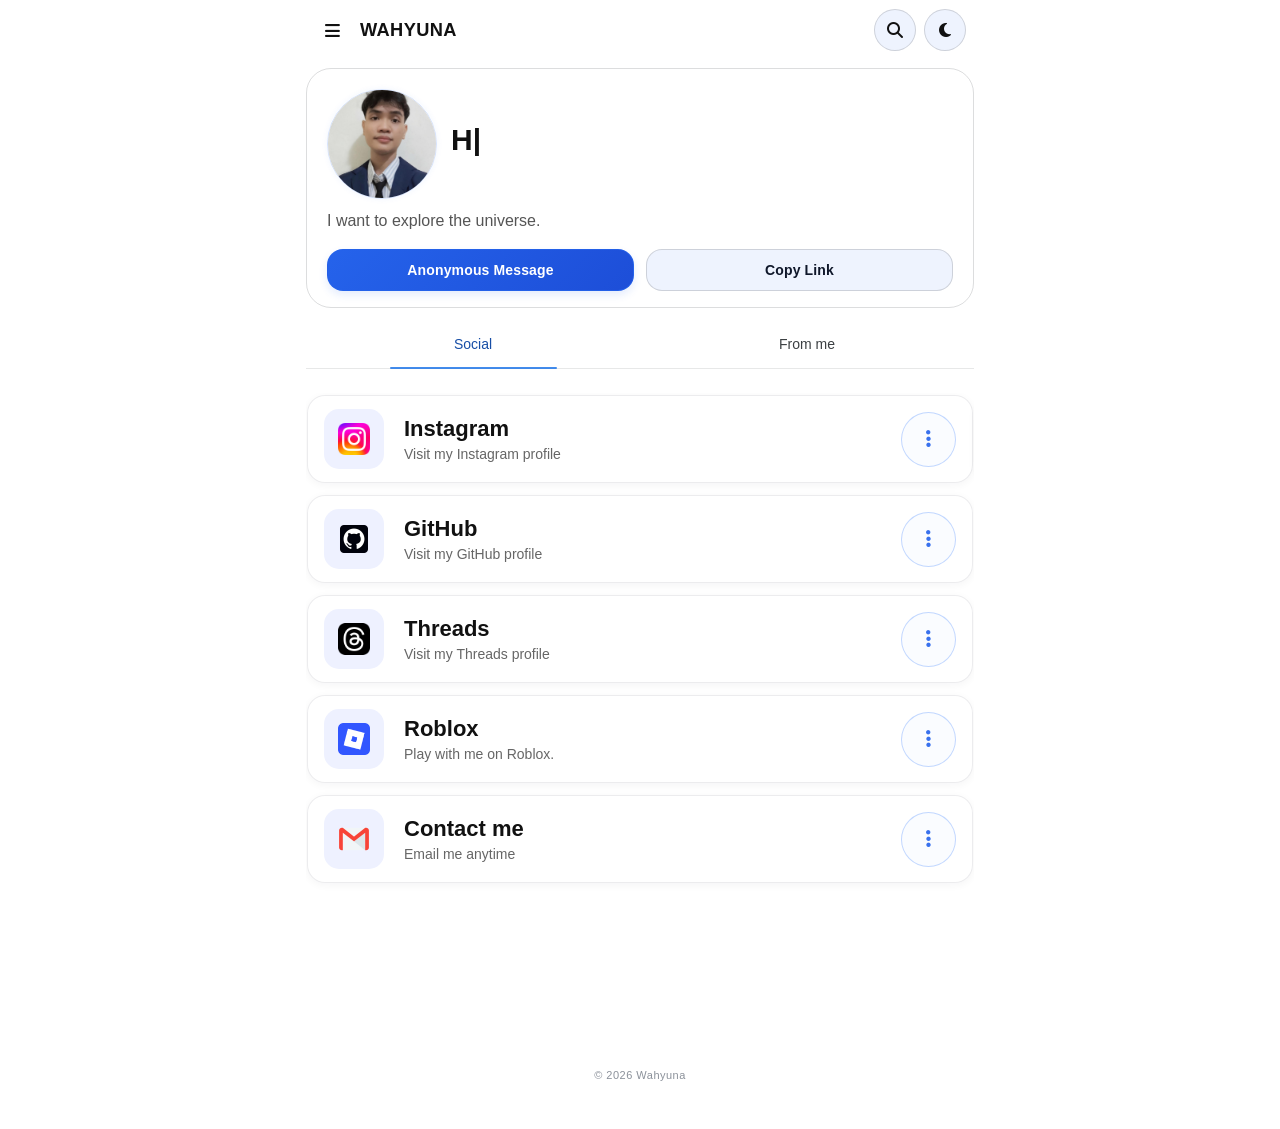
==== commit ff48a190: "update" ====
--- a/index.html
+++ b/index.html
@@ -138,7 +138,9 @@
         <div class="biodata">
 
             <div class="profile-main">
-                <img class="profile-img" src="assets/wahyuna.jpeg" alt="Wahyuna - Professional Profile Picture">
+                <img class="profile-img" src="assets/wahyuna.jpeg" alt="Wahyuna - Professional Profile Picture"
+                    role="button" tabindex="0" aria-haspopup="dialog" aria-controls="imageModal"
+                    aria-label="Open Wahyuna's profile">
 
                 <div class="text">
 
@@ -166,49 +168,94 @@
         </div>
 
         <div class="connect">
-
-            <div class="connect-title">
-
-                <span></span>
-
-                <h2 class="cwm" style="user-select: none;" data-nosnippet>CONNECT WITH ME</h2>
-
-                <span></span>
-
-            </div>
-
-            <div class="links" id="linkCards" aria-busy="true" aria-label="Social links">
-                <div class="link-card-skeleton" aria-hidden="true">
-                    <span class="link-skeleton-icon"></span>
-                    <span class="link-skeleton-text">
-                        <span class="link-skeleton-bar title"></span>
-                        <span class="link-skeleton-bar description"></span>
-                    </span>
-                    <span class="link-skeleton-arrow"></span>
-                </div>
-                <div class="link-card-skeleton" aria-hidden="true">
-                    <span class="link-skeleton-icon"></span>
-                    <span class="link-skeleton-text">
-                        <span class="link-skeleton-bar title"></span>
-                        <span class="link-skeleton-bar description"></span>
-                    </span>
-                    <span class="link-skeleton-arrow"></span>
-                </div>
-                <div class="link-card-skeleton" aria-hidden="true">
-                    <span class="link-skeleton-icon"></span>
-                    <span class="link-skeleton-text">
-                        <span class="link-skeleton-bar title"></span>
-                        <span class="link-skeleton-bar description"></span>
-                    </span>
-                    <span class="link-skeleton-arrow"></span>
-                </div>
-                <div class="link-card-skeleton" aria-hidden="true">
-                    <span class="link-skeleton-icon"></span>
-                    <span class="link-skeleton-text">
-                        <span class="link-skeleton-bar title"></span>
-                        <span class="link-skeleton-bar description"></span>
-                    </span>
-                    <span class="link-skeleton-arrow"></span>
+            <div class="link-slide-carousel" id="profileLinkCarousel">
+                <div class="link-slide-nav" role="tablist" aria-label="Profile links">
+                    <button class="link-slide-tab active" id="profile-social-tab" type="button" role="tab"
+                        aria-selected="true" aria-controls="profile-social-panel" data-link-slide="0">
+                        <span class="link-slide-tab-label">Social</span>
+                    </button>
+                    <button class="link-slide-tab" id="profile-from-me-tab" type="button" role="tab"
+                        aria-selected="false" aria-controls="profile-from-me-panel" data-link-slide="1">
+                        <span class="link-slide-tab-label">From me</span>
+                    </button>
+                </div>
+                <div class="link-slides" aria-label="Swipe between Social and From me">
+                    <section class="link-slide" id="profile-social-panel" role="tabpanel"
+                        aria-labelledby="profile-social-tab">
+                        <h2 class="link-slide-title">Social</h2>
+                        <div class="links" id="linkCards" aria-busy="true" aria-label="Social links">
+                            <div class="link-card-skeleton" aria-hidden="true">
+                                <span class="link-skeleton-icon"></span>
+                                <span class="link-skeleton-text">
+                                    <span class="link-skeleton-bar title"></span>
+                                    <span class="link-skeleton-bar description"></span>
+                                </span>
+                                <span class="link-skeleton-arrow"></span>
+                            </div>
+                            <div class="link-card-skeleton" aria-hidden="true">
+                                <span class="link-skeleton-icon"></span>
+                                <span class="link-skeleton-text">
+                                    <span class="link-skeleton-bar title"></span>
+                                    <span class="link-skeleton-bar description"></span>
+                                </span>
+                                <span class="link-skeleton-arrow"></span>
+                            </div>
+                            <div class="link-card-skeleton" aria-hidden="true">
+                                <span class="link-skeleton-icon"></span>
+                                <span class="link-skeleton-text">
+                                    <span class="link-skeleton-bar title"></span>
+                                    <span class="link-skeleton-bar description"></span>
+                                </span>
+                                <span class="link-skeleton-arrow"></span>
+                            </div>
+                            <div class="link-card-skeleton" aria-hidden="true">
+                                <span class="link-skeleton-icon"></span>
+                                <span class="link-skeleton-text">
+                                    <span class="link-skeleton-bar title"></span>
+                                    <span class="link-skeleton-bar description"></span>
+                                </span>
+                                <span class="link-skeleton-arrow"></span>
+                            </div>
+                        </div>
+                    </section>
+                    <section class="link-slide" id="profile-from-me-panel" role="tabpanel"
+                        aria-labelledby="profile-from-me-tab">
+                        <h2 class="link-slide-title">From me</h2>
+                        <div class="links" id="fromMeCards" aria-busy="true" aria-label="Links from me">
+                            <div class="link-card-skeleton" aria-hidden="true">
+                                <span class="link-skeleton-icon"></span>
+                                <span class="link-skeleton-text">
+                                    <span class="link-skeleton-bar title"></span>
+                                    <span class="link-skeleton-bar description"></span>
+                                </span>
+                                <span class="link-skeleton-arrow"></span>
+                            </div>
+                            <div class="link-card-skeleton" aria-hidden="true">
+                                <span class="link-skeleton-icon"></span>
+                                <span class="link-skeleton-text">
+                                    <span class="link-skeleton-bar title"></span>
+                                    <span class="link-skeleton-bar description"></span>
+                                </span>
+                                <span class="link-skeleton-arrow"></span>
+                            </div>
+                            <div class="link-card-skeleton" aria-hidden="true">
+                                <span class="link-skeleton-icon"></span>
+                                <span class="link-skeleton-text">
+                                    <span class="link-skeleton-bar title"></span>
+                                    <span class="link-skeleton-bar description"></span>
+                                </span>
+                                <span class="link-skeleton-arrow"></span>
+                            </div>
+                            <div class="link-card-skeleton" aria-hidden="true">
+                                <span class="link-skeleton-icon"></span>
+                                <span class="link-skeleton-text">
+                                    <span class="link-skeleton-bar title"></span>
+                                    <span class="link-skeleton-bar description"></span>
+                                </span>
+                                <span class="link-skeleton-arrow"></span>
+                            </div>
+                        </div>
+                    </section>
                 </div>
             </div>
 
@@ -218,17 +265,36 @@
         </div>
 
 
-        <div class="image-modal" id="imageModal" data-nosnippet>
+        <div class="image-modal" id="imageModal" aria-hidden="true" data-nosnippet>
             <div class="image-modal-backdrop" id="modalBackdrop"></div>
-            <div class="image-modal-content">
-                <div id="modalLoader" class="modal-loader hidden" aria-hidden="true">
-                    <div class="loader-ring" style="width:48px;height:48px;"></div>
-                </div>
-                <button class="image-modal-close" id="modalClose" aria-label="Close image preview">
-                    <i class="fa-solid fa-xmark" aria-hidden="true"></i>
-                </button>
-                <img id="modalImage" src="assets/wahyuna.jpeg" alt="Wahyuna profile full screen">
-            </div>
+            <section class="image-modal-content" role="dialog" aria-modal="true"
+                aria-labelledby="profilePopupName">
+                <div class="profile-popup-card">
+                    <div class="profile-popup-header">
+                        <button class="image-modal-close" id="modalClose" type="button"
+                            aria-label="Close profile">
+                            <i class="fa-solid fa-xmark" aria-hidden="true"></i>
+                        </button>
+                    </div>
+                    <div class="profile-popup-portrait">
+                        <div id="modalLoader" class="modal-loader hidden" aria-hidden="true">
+                            <div class="loader-ring" style="width:48px;height:48px;"></div>
+                        </div>
+                        <img id="modalImage" src="assets/wahyuna.jpeg" alt="Wahyuna">
+                    </div>
+                    <div class="profile-popup-details">
+                        <h2 id="profilePopupName">Wahyuna</h2>
+                    </div>
+                </div>
+                <div class="profile-popup-actions">
+                    <button type="button" class="profile-popup-action" id="profilePopupMessage">
+                        Message
+                    </button>
+                    <button type="button" class="profile-popup-action" id="profilePopupCopy">
+                        Copy Link
+                    </button>
+                </div>
+            </section>
         </div>
 
     </div>
@@ -604,15 +670,15 @@
             if (loadError) {
                 console.error(loadError);
                 body.textContent = policyType === 'version'
-                    ? 'Unable to load version information.'
+                    ? 'e'
                     : 'error';
                 return;
             }
 
             if (policyType === 'version') {
                 if (!version) {
-                    console.error('Version information is missing.');
-                    body.textContent = 'Unable to load version information.';
+                    console.error('e');
+                    body.textContent = 'error';
                     return;
                 }
                 renderVersionContent(body, version);
--- a/main.css
+++ b/main.css
@@ -163,6 +163,38 @@
 
     .pull-refresh-content.pulling {
         transition: none;
+    }
+
+    .pull-refresh-content.pull-return {
+        transition: transform .52s cubic-bezier(.2, .75, .25, 1);
+    }
+
+    .edge-overscroll-target {
+        translate: 0 var(--edge-overscroll-offset, 0px);
+    }
+
+    .edge-overscroll-inner {
+        translate: none;
+    }
+
+    .edge-overscroll-inner > * {
+        translate: 0 var(--edge-overscroll-offset, 0px);
+    }
+
+    .edge-overscroll-inner.edge-overscroll-pulling > * {
+        transition: none !important;
+    }
+
+    .edge-overscroll-inner.edge-overscroll-return > * {
+        transition: translate .52s cubic-bezier(.2, .75, .25, 1);
+    }
+
+    .edge-overscroll-pulling {
+        transition: none !important;
+    }
+
+    .edge-overscroll-return {
+        transition: translate .52s cubic-bezier(.2, .75, .25, 1);
     }
 
     .pull-refresh-content.pulling,
@@ -477,7 +509,7 @@
 
 
     .connect {
-        margin-top: 12px;
+        margin-top: 5px;
         margin-bottom: 28px;
     }
 
@@ -487,27 +519,8 @@
         }
 
         .connect {
-            margin-top: 20px;
-        }
-    }
-
-    .connect-title {
-        display: flex;
-        align-items: center;
-        gap: 15px;
-        margin-bottom: 25px;
-    }
-
-    .connect-title span {
-        flex: 1;
-        height: 1px;
-        background: rgba(255, 255, 255, .2);
-    }
-
-    .connect-title h2 {
-        font-size: 14px;
-        letter-spacing: 5px;
-        color: #aaa;
+            margin-top: 12px;
+        }
     }
 
     .links {
@@ -516,9 +529,204 @@
         gap: 12px;
     }
 
+    .link-slide-carousel {
+        width: 100%;
+        overflow: visible;
+    }
+
+    .link-slide-nav {
+        display: flex;
+        width: 100%;
+        justify-content: stretch;
+        column-gap: 0;
+        margin: 0 0 24px;
+        border-bottom: 1px solid rgba(255, 255, 255, 0.1);
+        transition: column-gap 0.32s cubic-bezier(0.22, 1, 0.36, 1);
+    }
+
+    #profileLinkCarousel .link-slide-nav {
+        position: sticky;
+        top: 60px;
+        z-index: 39;
+        background: #010203;
+        transition: background-color 0.2s ease;
+    }
+
+    #profileLinkCarousel .link-slide-nav.is-stuck {
+        justify-content: flex-start;
+        column-gap: 6px;
+        padding: 4px 0 1px;
+        border-bottom-color: transparent;
+        background: #010203;
+        -webkit-backdrop-filter: none;
+        backdrop-filter: none;
+    }
+
+    #profileLinkCarousel .link-slide-nav.is-stuck::before {
+        position: absolute;
+        bottom: -1px;
+        left: calc(50% - 50vw);
+        width: 100vw;
+        height: 1px;
+        background: rgba(255, 255, 255, 0.1);
+        content: "";
+        pointer-events: none;
+    }
+
+    .link-slide-tab {
+        position: relative;
+        flex: 0 0 auto;
+        width: 50%;
+        min-width: 0;
+        display: flex;
+        align-items: center;
+        justify-content: center;
+        min-height: 48px;
+        padding: 0 12px;
+        border: 0;
+        border-radius: 0;
+        background: transparent;
+        color: rgba(220, 225, 235, 0.66);
+        font: inherit;
+        font-size: 14px;
+        font-weight: 500;
+        cursor: pointer;
+        -webkit-tap-highlight-color: transparent;
+        transition: min-height 0.32s cubic-bezier(0.22, 1, 0.36, 1), color 0.18s ease;
+    }
+
+    #profileLinkCarousel .link-slide-nav.is-stuck .link-slide-tab {
+        width: auto;
+        flex: 0 0 auto;
+        padding-right: 10px;
+        padding-left: 10px;
+        min-height: 46px;
+        font-size: 14px;
+    }
+
+    #profileLinkCarousel .link-slide-nav.is-stuck .link-slide-tab.active::after {
+        right: 0;
+        left: 0;
+    }
+
+    .link-slide-tab.active {
+        color: #fff;
+    }
+
+    .link-slide-tab-label {
+        display: inline-block;
+    }
+
+    .link-slide-tab.active::after {
+        position: absolute;
+        right: 25%;
+        bottom: -1px;
+        left: 25%;
+        height: 2px;
+        border-radius: 999px;
+        background: rgba(138, 180, 248, 0.9);
+        content: "";
+    }
+
+    .link-slide-tab:focus-visible {
+        outline: 2px solid rgba(35, 113, 255, 0.75);
+        outline-offset: 2px;
+    }
+
+    .link-slides {
+        position: relative;
+        display: flex;
+        width: 100%;
+        overflow-x: auto;
+        overflow-y: hidden;
+        scroll-snap-type: x mandatory;
+        scroll-behavior: smooth;
+        overscroll-behavior-x: contain;
+        scrollbar-width: none;
+        -webkit-overflow-scrolling: touch;
+        touch-action: pan-x pan-y;
+    }
+
+    #profileLinkCarousel .link-slides {
+        height: var(--active-link-slide-height, auto);
+        min-height: calc(100vh - var(--biodata-height, 0px));
+        min-height: calc(100dvh - var(--biodata-height, 0px));
+        align-items: flex-start;
+        transition: height 0.24s cubic-bezier(0.2, 0.8, 0.2, 1);
+    }
+
+    .link-slides::-webkit-scrollbar {
+        display: none;
+    }
+
+    .link-slide {
+        flex: 0 0 100%;
+        width: 100%;
+        min-width: 0;
+        padding: 2px 1px 5px;
+        scroll-snap-align: start;
+        scroll-snap-stop: always;
+    }
+
+    #profileLinkCarousel .link-card {
+        min-height: 0;
+    }
+
+    .link-slide-title {
+        margin: 0 2px 12px;
+        color: rgba(220, 225, 235, 0.86);
+        font-size: 17px;
+        font-weight: 650;
+        letter-spacing: 0.015em;
+        text-align: left;
+    }
+
+    #profileLinkCarousel .link-slide-title {
+        display: none;
+    }
+
+    .link-search-slide-section {
+        display: flex;
+        flex-direction: column;
+        gap: 9px;
+        margin-bottom: 20px;
+    }
+
+    .link-search-slide-section .link-search-history-title {
+        margin: 0 2px 1px;
+    }
+
+    body.bright .link-slide-nav {
+        border-bottom-color: rgba(60, 64, 67, 0.12);
+    }
+
+    body.bright #profileLinkCarousel .link-slide-nav {
+        background: #fff;
+    }
+
+    body.bright #profileLinkCarousel .link-slide-nav.is-stuck::before {
+        background: rgba(60, 64, 67, 0.12);
+    }
+
+    body.bright .link-slide-tab {
+        color: #3c4043;
+    }
+
+    body.bright .link-slide-tab.active {
+        color: #174ea6;
+    }
+
+    body.bright .link-slide-tab.active::after {
+        background: rgba(26, 115, 232, 0.82);
+    }
+
+    body.bright .link-slide-title {
+        color: rgba(17, 24, 39, 0.86);
+    }
+
     .connect-copyright {
-        margin: 22px 0 0;
-        padding-top: 14px;
+        margin: 10px 0 0;
+        padding-top: 6px;
         color: rgba(220, 225, 235, 0.48);
         font-size: 11px;
         letter-spacing: 0.045em;
@@ -1025,6 +1233,10 @@
         margin-bottom: 18px;
     }
 
+    .link-search-panel > .link-search-header {
+        margin-bottom: 8px;
+    }
+
     .link-search-input-wrap {
         display: flex;
         flex: 1;
@@ -1091,6 +1303,10 @@
         .link-search-close {
             transition-duration: 0.01ms;
         }
+
+        .link-slides {
+            scroll-behavior: auto;
+        }
     }
 
     .link-search-results {
@@ -1103,6 +1319,44 @@
         overflow-y: auto;
         overscroll-behavior: contain;
         scrollbar-width: thin;
+    }
+
+    .link-search-slide-carousel {
+        display: flex;
+        flex: 1 1 auto;
+        flex-direction: column;
+        min-height: 0;
+    }
+
+    .link-search-slide-carousel .link-slide-nav {
+        flex: 0 0 auto;
+        justify-content: flex-start;
+        column-gap: 6px;
+        margin-bottom: 16px;
+        padding-top: 4px;
+    }
+
+    .link-search-slide-carousel .link-slide-tab {
+        width: auto;
+        flex: 0 0 auto;
+        min-height: 46px;
+        padding-right: 10px;
+        padding-left: 10px;
+    }
+
+    .link-search-slide-carousel .link-slide-tab.active::after {
+        right: 0;
+        left: 0;
+    }
+
+    .link-search-slide-carousel .link-slide-title {
+        display: none;
+    }
+
+    .link-search-slide-carousel .link-slides {
+        flex: 1 1 auto;
+        min-height: 0;
+        overflow-y: auto;
     }
 
     .link-search-results:empty::after {
@@ -1344,6 +1598,11 @@
         .link-search-panel {
             transition-duration: 0.01ms;
         }
+
+        .link-slide-nav,
+        .link-slide-tab {
+            transition-duration: 0.01ms;
+        }
     }
 
 
@@ -1406,15 +1665,13 @@
     .image-modal {
         position: fixed;
         inset: 0;
-
         display: flex;
         justify-content: center;
         align-items: center;
-
         visibility: hidden;
         pointer-events: none;
-
         z-index: 9999;
+        padding: 18px;
     }
 
     .image-modal.open {
@@ -1425,92 +1682,170 @@
     .image-modal-backdrop {
         position: absolute;
         inset: 0;
-
-        background: rgba(15, 15, 20, .24);
-
-        backdrop-filter: blur(8px) saturate(130%);
-        -webkit-backdrop-filter: blur(8px) saturate(130%);
-    }
-
+        background: rgba(15, 15, 20, .48);
+        opacity: 0;
+        backdrop-filter: blur(16px) saturate(140%);
+        -webkit-backdrop-filter: blur(16px) saturate(140%);
+        transition: opacity .3s ease;
+    }
+
+    .image-modal.open .image-modal-backdrop {
+        opacity: 1;
+    }
 
     .image-modal-content {
         position: relative;
-
-        display: inline-flex;
+        width: min(350px, 100%);
+        display: flex;
+        flex-direction: column;
+        gap: 12px;
+        transform: translateY(18px) scale(.92);
+        opacity: 0;
+        transition:
+            transform .42s cubic-bezier(.2, .9, .25, 1.12),
+            opacity .3s ease;
+        z-index: 1;
+    }
+
+    .image-modal.open .image-modal-content {
+        transform: translateY(0) scale(1);
+        opacity: 1;
+    }
+
+    .profile-popup-header {
+        position: relative;
+        height: 38px;
+    }
+
+    .profile-popup-card {
+        overflow: hidden;
+        border: 1px solid rgba(255, 255, 255, .16);
+        border-radius: 28px;
+        background: rgba(44, 44, 48, .88);
+        color: rgba(255, 255, 255, .94);
+        box-shadow: 0 24px 72px rgba(0, 0, 0, .32);
+        backdrop-filter: blur(30px) saturate(180%);
+        -webkit-backdrop-filter: blur(30px) saturate(180%);
+    }
+
+    .profile-popup-portrait {
+        position: relative;
+    }
+
+    .profile-popup-portrait img {
+        display: block;
+        width: 176px;
+        height: 176px;
+        margin: 18px auto 0;
+        border: 2px solid rgba(255, 255, 255, .78);
+        border-radius: 50%;
+        object-fit: cover;
+    }
+
+    .profile-popup-details {
+        padding: 14px 20px 20px;
+        text-align: center;
+    }
+
+    .profile-popup-details h2 {
+        margin: 0;
+        font-size: 24px;
+        line-height: 1.2;
+        font-weight: 700;
+        color: rgba(255, 255, 255, .96);
+    }
+
+    .profile-popup-actions {
+        display: grid;
+        gap: 9px;
+    }
+
+    .profile-popup-action {
+        width: 100%;
+        min-height: 50px;
+        padding: 12px 16px;
+        border: 1px solid rgba(255, 255, 255, .14);
+        border-radius: 16px;
+        background: rgba(54, 54, 60, .9);
+        color: #54a8ff;
+        box-shadow: 0 8px 22px rgba(0, 0, 0, .2);
+        backdrop-filter: blur(24px) saturate(180%);
+        -webkit-backdrop-filter: blur(24px) saturate(180%);
+        font: inherit;
+        font-size: 15px;
+        font-weight: 500;
+        cursor: pointer;
+        -webkit-tap-highlight-color: transparent;
+        transition: opacity .18s ease, transform .18s ease;
+    }
+
+    .profile-popup-action:active {
+        transform: scale(.985);
+        opacity: .65;
+    }
+
+    body.bright .profile-popup-card {
+        border-color: rgba(60, 60, 67, .12);
+        background: rgba(250, 250, 252, .9);
+        color: #24252a;
+        box-shadow: 0 24px 72px rgba(0, 0, 0, .18);
+    }
+
+    body.bright .profile-popup-details h2 {
+        color: #24252a;
+    }
+
+    body.bright .profile-popup-action {
+        border-color: rgba(60, 60, 67, .12);
+        background: rgba(250, 250, 252, .94);
+        color: #0066cc;
+        box-shadow: 0 8px 22px rgba(0, 0, 0, .1);
+    }
+
+    @media (prefers-reduced-motion: reduce) {
+        .image-modal-backdrop,
+        .image-modal-content {
+            transition-duration: .01ms;
+        }
+    }
+
+
+    .image-modal-close {
+        position: absolute;
+        top: 7px;
+        right: 12px;
+        width: 28px;
+        height: 28px;
+        border: 0;
+        border-radius: 50%;
+        background: rgba(80, 80, 86, .72);
+        color: rgba(255, 255, 255, .92);
+        font-size: 20px;
+        font-weight: 600;
+        cursor: pointer;
+        -webkit-tap-highlight-color: transparent;
+        display: flex;
         justify-content: center;
         align-items: center;
-
-        max-width: 95vw;
-        max-height: 95vh;
-
-        transform: scale(.92);
-        opacity: 0;
-
-        transition:
-            transform .35s cubic-bezier(.22, 1, .36, 1),
-            opacity .25s ease;
-
-        z-index: 1;
-    }
-
-    .image-modal.open .image-modal-content {
-        transform: scale(1);
-        opacity: 1;
-    }
-
-
-    .image-modal-content img {
-        display: block;
-
-        max-width: 95vw;
-        max-height: 95vh;
-
-        width: auto;
-        height: auto;
-
-        object-fit: contain;
-
-        border-radius: 14px;
-
-        box-shadow:
-            0 20px 60px rgba(0, 0, 0, .3);
-    }
-
-
-    .image-modal-close {
-        position: absolute;
-
-        top: 10px;
-        right: 10px;
-
-        width: 38px;
-        height: 38px;
-
-        border: 1px solid rgba(255, 255, 255, .25);
-        border-radius: 50%;
-
-        background: rgba(0, 0, 0, .45);
-
-        backdrop-filter: blur(8px);
-        -webkit-backdrop-filter: blur(8px);
-
-        color: #fff;
-
-        font-size: 26px;
-        font-weight: 600;
-
-        cursor: pointer;
-        -webkit-tap-highlight-color: transparent;
-
-        display: flex;
-        justify-content: center;
-        align-items: center;
-
         z-index: 2;
-
         transition:
             transform .25s cubic-bezier(.22, 1, .36, 1),
             background .25s ease;
+    }
+
+    @media (max-width: 420px) {
+        .image-modal-content {
+            width: min(350px, 100%);
+        }
+
+        .profile-popup-details {
+            padding: 14px 18px 18px;
+        }
+
+        .profile-popup-portrait img {
+            width: 160px;
+            height: 160px;
+        }
     }
 
     .image-modal-close i {
@@ -1520,7 +1855,7 @@
     }
 
     .image-modal-close:hover {
-        background: rgba(0, 0, 0, .65);
+        background: rgba(100, 100, 106, .82);
     }
 
     .image-modal-close:active {
@@ -1619,18 +1954,6 @@
 
     }
 
-
-    body.bright .connect-title h2 {
-
-        color: #aaaaaa;
-
-    }
-
-    body.bright .connect-title span {
-
-        background: rgba(42, 44, 49, 0.16);
-
-    }
 
     @media (min-width: 601px) {
 
@@ -1758,9 +2081,23 @@
             margin-right: 12px;
         }
 
-        .connect-title h2 {
-            font-size: 12px;
-            letter-spacing: 3px;
+        .link-slide-nav {
+            margin-bottom: 20px;
+        }
+
+        #profileLinkCarousel .link-slide-nav {
+            top: 52px;
+        }
+
+        .link-slide-tab {
+            min-height: 46px;
+            padding-right: 8px;
+            padding-left: 8px;
+            font-size: 14px;
+        }
+
+        .link-slide-title {
+            font-size: 16px;
         }
     }
 
@@ -2180,6 +2517,18 @@
         }
 
         .pull-refresh-indicator {
+            transition-duration: 0.01ms;
+        }
+
+        .pull-refresh-content.pull-return {
+            transition-duration: 0.01ms;
+        }
+
+        .edge-overscroll-return {
+            transition-duration: 0.01ms;
+        }
+
+        .edge-overscroll-inner.edge-overscroll-return > * {
             transition-duration: 0.01ms;
         }
     }
@@ -2569,25 +2918,44 @@
         position: relative;
         z-index: 1;
         transition:
-            opacity 0.38s cubic-bezier(0.22, 1, 0.36, 1),
-            transform 0.38s cubic-bezier(0.22, 1, 0.36, 1);
+            opacity 0.28s cubic-bezier(0.22, 1, 0.36, 1),
+            transform 0.28s cubic-bezier(0.22, 1, 0.36, 1);
     }
 
     .floating-comment-widget.show-sent-history .floating-comment-content {
         opacity: 0;
         pointer-events: none;
         transform: translateY(-8px) scale(0.99);
+        visibility: hidden;
+    }
+
+    .floating-comment-widget.history-closing {
+        overflow: hidden;
+        transition:
+            transform 0.32s cubic-bezier(0.2, 0.8, 0.2, 1),
+            opacity 0.28s ease,
+            box-shadow 0.24s ease,
+            height 0.26s cubic-bezier(0.2, 0.8, 0.2, 1);
+    }
+
+    .floating-comment-widget.history-closing .floating-comment-content {
+        transition-duration: .18s;
+    }
+
+    .floating-comment-widget.history-closing .sent-history.hidden {
+        transition:
+            transform .22s cubic-bezier(.22, 1, .36, 1),
+            opacity .2s cubic-bezier(.22, 1, .36, 1),
+            visibility 0s linear .22s;
     }
 
     .floating-comment-widget.show-sent-history {
         overflow: hidden;
         transition:
-            transform 0.38s cubic-bezier(0.2, 0.8, 0.2, 1),
-            opacity 0.32s ease,
-            box-shadow 0.28s ease,
-            height 0.5s cubic-bezier(0.22, 1, 0.36, 1);
-        backdrop-filter: none;
-        -webkit-backdrop-filter: none;
+            transform 0.32s cubic-bezier(0.2, 0.8, 0.2, 1),
+            opacity 0.28s ease,
+            box-shadow 0.24s ease,
+            height 0.34s cubic-bezier(0.22, 1, 0.36, 1);
     }
 
     .floating-comment-widget.history-dragging {
@@ -2615,8 +2983,8 @@
         transform: translateY(0) scale(1);
         opacity: 1;
         transition:
-            transform 0.42s cubic-bezier(0.22, 1, 0.36, 1),
-            opacity 0.38s cubic-bezier(0.22, 1, 0.36, 1),
+            transform 0.3s cubic-bezier(0.22, 1, 0.36, 1),
+            opacity 0.28s cubic-bezier(0.22, 1, 0.36, 1),
             visibility 0s;
     }
 
@@ -2632,9 +3000,9 @@
         pointer-events: none;
         transform: translateY(14px) scale(0.985);
         transition:
-            transform 0.42s cubic-bezier(0.22, 1, 0.36, 1),
-            opacity 0.38s cubic-bezier(0.22, 1, 0.36, 1),
-            visibility 0s linear 0.42s;
+            transform 0.3s cubic-bezier(0.22, 1, 0.36, 1),
+            opacity 0.28s cubic-bezier(0.22, 1, 0.36, 1),
+            visibility 0s linear 0.3s;
     }
 
     .sent-history.is-dragging {
@@ -2643,6 +3011,7 @@
 
     @media (prefers-reduced-motion: reduce) {
         .floating-comment-widget.show-sent-history,
+        .floating-comment-widget.history-closing,
         .floating-comment-content,
         .sent-history,
         .sent-history.hidden {
@@ -3304,8 +3673,8 @@
         }
 
         .floating-comment-widget.show-sent-history {
-            max-height: calc(100vh - 96px);
-            max-height: calc(100dvh - 96px);
+            max-height: calc(100vh - 160px);
+            max-height: calc(100dvh - 160px);
             overflow: hidden;
         }
 
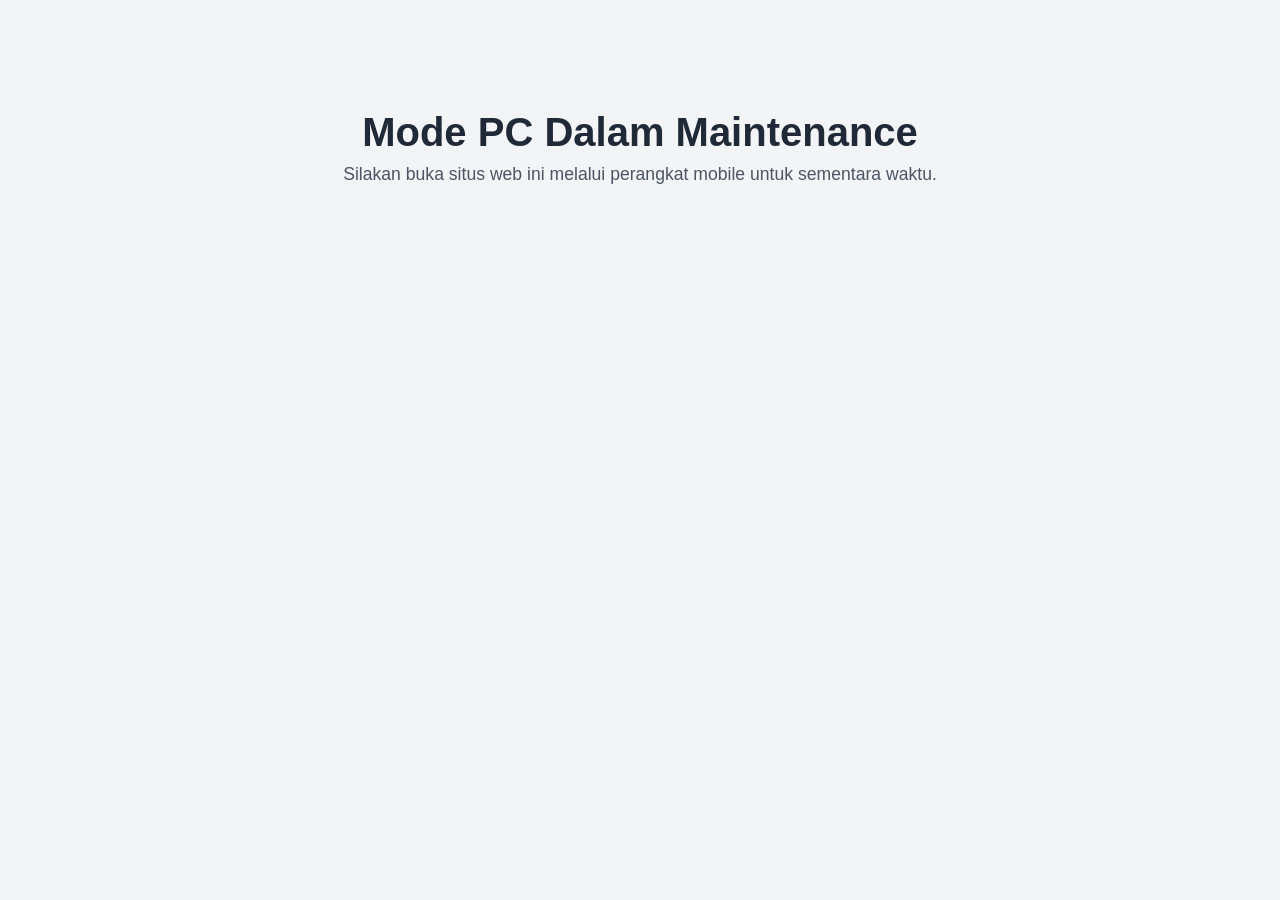
==== commit 24d04abc: "update" ====
--- a/index.html
+++ b/index.html
@@ -30,6 +30,27 @@
                 }
             });
         }
+    </script>
+
+    <!-- maintenance -->
+    <script>
+        window.addEventListener('DOMContentLoaded', () => {
+            if (window.innerWidth >= 1024 && !('ontouchstart' in window || navigator.maxTouchPoints > 0)) {
+                document.body.style.margin = "0";
+                document.body.style.display = "flex";
+                document.body.style.justifyContent = "center";
+                document.body.style.backgroundColor = "#f3f4f6";
+                document.body.style.fontFamily = "sans-serif";
+
+                document.body.innerHTML = `
+      <div style="text-align: center; padding: 20px; margin-top: 10vh;">
+        <h1 style="font-size: 2.5rem; color: #1f2937; margin-bottom: 10px;">Mode PC Dalam Maintenance</h1>
+        <p style="font-size: 1.1rem; color: #4b5563;">Silakan buka situs web ini melalui perangkat mobile untuk sementara waktu.</p>
+      </div>
+    `;
+            }
+        });
+
     </script>
     <meta charset="UTF-8">
     <meta name="viewport" content="width=device-width, initial-scale=1.0, maximum-scale=1.0, user-scalable=no">
@@ -135,144 +156,142 @@
         </div>
 
         <div id="pullRefreshContent" class="pull-refresh-content">
-        <div class="biodata">
-
-            <div class="profile-main">
-                <img class="profile-img" src="assets/wahyuna.jpeg" alt="Wahyuna - Professional Profile Picture"
-                    role="button" tabindex="0" aria-haspopup="dialog" aria-controls="imageModal"
-                    aria-label="Open Wahyuna's profile">
-
-                <div class="text">
-
-                    <h1 id="typ" translate="no">Wahyuna</h1>
-                    <span class="visitors" id="visitors" translate="no" data-nosnippet></span>
-                    <span class="anonymous-messages" id="anonymous-messages" translate="no"
-                        data-nosnippet></span>
-
-                </div>
-            </div>
-
-            <p class="bio">
-
-                I want to explore the universe.
-            </p>
-
-            <div class="profile-actions">
-                <div class="profile-action-row">
-                    <button type="button" id="floatingTriggerButton" class="floating-trigger-button"
-                        data-nosnippet>Message</button>
-                    <button type="button" id="copyLinkButton" class="copy-link-button" data-nosnippet>Copy Link</button>
-                </div>
-            </div>
-
-        </div>
-
-        <div class="connect">
-            <div class="link-slide-carousel" id="profileLinkCarousel">
-                <div class="link-slide-nav" role="tablist" aria-label="Profile links">
-                    <button class="link-slide-tab active" id="profile-social-tab" type="button" role="tab"
-                        aria-selected="true" aria-controls="profile-social-panel" data-link-slide="0">
-                        <span class="link-slide-tab-label">Social</span>
-                    </button>
-                    <button class="link-slide-tab" id="profile-from-me-tab" type="button" role="tab"
-                        aria-selected="false" aria-controls="profile-from-me-panel" data-link-slide="1">
-                        <span class="link-slide-tab-label">From me</span>
-                    </button>
-                </div>
-                <div class="link-slides" aria-label="Swipe between Social and From me">
-                    <section class="link-slide" id="profile-social-panel" role="tabpanel"
-                        aria-labelledby="profile-social-tab">
-                        <h2 class="link-slide-title">Social</h2>
-                        <div class="links" id="linkCards" aria-busy="true" aria-label="Social links">
-                            <div class="link-card-skeleton" aria-hidden="true">
-                                <span class="link-skeleton-icon"></span>
-                                <span class="link-skeleton-text">
-                                    <span class="link-skeleton-bar title"></span>
-                                    <span class="link-skeleton-bar description"></span>
-                                </span>
-                                <span class="link-skeleton-arrow"></span>
+            <div class="biodata">
+
+                <div class="profile-main">
+                    <img class="profile-img" src="assets/wahyuna.jpeg" alt="Wahyuna - Professional Profile Picture"
+                        role="button" tabindex="0" aria-haspopup="dialog" aria-controls="imageModal"
+                        aria-label="Open Wahyuna's profile">
+
+                    <div class="text">
+
+                        <h1 id="typ" translate="no">Wahyuna</h1>
+                        <span class="visitors" id="visitors" translate="no" data-nosnippet></span>
+                        <span class="anonymous-messages" id="anonymous-messages" translate="no" data-nosnippet></span>
+
+                    </div>
+                </div>
+
+                <p class="bio">
+
+                    I want to explore the universe.
+                </p>
+
+                <div class="profile-actions">
+                    <div class="profile-action-row">
+                        <button type="button" id="floatingTriggerButton" class="floating-trigger-button"
+                            data-nosnippet>Message</button>
+                        <button type="button" id="copyLinkButton" class="copy-link-button" data-nosnippet>Copy
+                            Link</button>
+                    </div>
+                </div>
+
+            </div>
+
+            <div class="connect">
+                <div class="link-slide-carousel" id="profileLinkCarousel">
+                    <div class="link-slide-nav" role="tablist" aria-label="Profile links">
+                        <button class="link-slide-tab active" id="profile-social-tab" type="button" role="tab"
+                            aria-selected="true" aria-controls="profile-social-panel" data-link-slide="0">
+                            <span class="link-slide-tab-label">Social</span>
+                        </button>
+                        <button class="link-slide-tab" id="profile-from-me-tab" type="button" role="tab"
+                            aria-selected="false" aria-controls="profile-from-me-panel" data-link-slide="1">
+                            <span class="link-slide-tab-label">From me</span>
+                        </button>
+                    </div>
+                    <div class="link-slides" aria-label="Swipe between Social and From me">
+                        <section class="link-slide" id="profile-social-panel" role="tabpanel"
+                            aria-labelledby="profile-social-tab">
+                            <h2 class="link-slide-title">Social</h2>
+                            <div class="links" id="linkCards" aria-busy="true" aria-label="Social links">
+                                <div class="link-card-skeleton" aria-hidden="true">
+                                    <span class="link-skeleton-icon"></span>
+                                    <span class="link-skeleton-text">
+                                        <span class="link-skeleton-bar title"></span>
+                                        <span class="link-skeleton-bar description"></span>
+                                    </span>
+                                    <span class="link-skeleton-arrow"></span>
+                                </div>
+                                <div class="link-card-skeleton" aria-hidden="true">
+                                    <span class="link-skeleton-icon"></span>
+                                    <span class="link-skeleton-text">
+                                        <span class="link-skeleton-bar title"></span>
+                                        <span class="link-skeleton-bar description"></span>
+                                    </span>
+                                    <span class="link-skeleton-arrow"></span>
+                                </div>
+                                <div class="link-card-skeleton" aria-hidden="true">
+                                    <span class="link-skeleton-icon"></span>
+                                    <span class="link-skeleton-text">
+                                        <span class="link-skeleton-bar title"></span>
+                                        <span class="link-skeleton-bar description"></span>
+                                    </span>
+                                    <span class="link-skeleton-arrow"></span>
+                                </div>
+                                <div class="link-card-skeleton" aria-hidden="true">
+                                    <span class="link-skeleton-icon"></span>
+                                    <span class="link-skeleton-text">
+                                        <span class="link-skeleton-bar title"></span>
+                                        <span class="link-skeleton-bar description"></span>
+                                    </span>
+                                    <span class="link-skeleton-arrow"></span>
+                                </div>
                             </div>
-                            <div class="link-card-skeleton" aria-hidden="true">
-                                <span class="link-skeleton-icon"></span>
-                                <span class="link-skeleton-text">
-                                    <span class="link-skeleton-bar title"></span>
-                                    <span class="link-skeleton-bar description"></span>
-                                </span>
-                                <span class="link-skeleton-arrow"></span>
+                        </section>
+                        <section class="link-slide" id="profile-from-me-panel" role="tabpanel"
+                            aria-labelledby="profile-from-me-tab">
+                            <h2 class="link-slide-title">From me</h2>
+                            <div class="links" id="fromMeCards" aria-busy="true" aria-label="Links from me">
+                                <div class="link-card-skeleton" aria-hidden="true">
+                                    <span class="link-skeleton-icon"></span>
+                                    <span class="link-skeleton-text">
+                                        <span class="link-skeleton-bar title"></span>
+                                        <span class="link-skeleton-bar description"></span>
+                                    </span>
+                                    <span class="link-skeleton-arrow"></span>
+                                </div>
+                                <div class="link-card-skeleton" aria-hidden="true">
+                                    <span class="link-skeleton-icon"></span>
+                                    <span class="link-skeleton-text">
+                                        <span class="link-skeleton-bar title"></span>
+                                        <span class="link-skeleton-bar description"></span>
+                                    </span>
+                                    <span class="link-skeleton-arrow"></span>
+                                </div>
+                                <div class="link-card-skeleton" aria-hidden="true">
+                                    <span class="link-skeleton-icon"></span>
+                                    <span class="link-skeleton-text">
+                                        <span class="link-skeleton-bar title"></span>
+                                        <span class="link-skeleton-bar description"></span>
+                                    </span>
+                                    <span class="link-skeleton-arrow"></span>
+                                </div>
+                                <div class="link-card-skeleton" aria-hidden="true">
+                                    <span class="link-skeleton-icon"></span>
+                                    <span class="link-skeleton-text">
+                                        <span class="link-skeleton-bar title"></span>
+                                        <span class="link-skeleton-bar description"></span>
+                                    </span>
+                                    <span class="link-skeleton-arrow"></span>
+                                </div>
                             </div>
-                            <div class="link-card-skeleton" aria-hidden="true">
-                                <span class="link-skeleton-icon"></span>
-                                <span class="link-skeleton-text">
-                                    <span class="link-skeleton-bar title"></span>
-                                    <span class="link-skeleton-bar description"></span>
-                                </span>
-                                <span class="link-skeleton-arrow"></span>
-                            </div>
-                            <div class="link-card-skeleton" aria-hidden="true">
-                                <span class="link-skeleton-icon"></span>
-                                <span class="link-skeleton-text">
-                                    <span class="link-skeleton-bar title"></span>
-                                    <span class="link-skeleton-bar description"></span>
-                                </span>
-                                <span class="link-skeleton-arrow"></span>
-                            </div>
-                        </div>
-                    </section>
-                    <section class="link-slide" id="profile-from-me-panel" role="tabpanel"
-                        aria-labelledby="profile-from-me-tab">
-                        <h2 class="link-slide-title">From me</h2>
-                        <div class="links" id="fromMeCards" aria-busy="true" aria-label="Links from me">
-                            <div class="link-card-skeleton" aria-hidden="true">
-                                <span class="link-skeleton-icon"></span>
-                                <span class="link-skeleton-text">
-                                    <span class="link-skeleton-bar title"></span>
-                                    <span class="link-skeleton-bar description"></span>
-                                </span>
-                                <span class="link-skeleton-arrow"></span>
-                            </div>
-                            <div class="link-card-skeleton" aria-hidden="true">
-                                <span class="link-skeleton-icon"></span>
-                                <span class="link-skeleton-text">
-                                    <span class="link-skeleton-bar title"></span>
-                                    <span class="link-skeleton-bar description"></span>
-                                </span>
-                                <span class="link-skeleton-arrow"></span>
-                            </div>
-                            <div class="link-card-skeleton" aria-hidden="true">
-                                <span class="link-skeleton-icon"></span>
-                                <span class="link-skeleton-text">
-                                    <span class="link-skeleton-bar title"></span>
-                                    <span class="link-skeleton-bar description"></span>
-                                </span>
-                                <span class="link-skeleton-arrow"></span>
-                            </div>
-                            <div class="link-card-skeleton" aria-hidden="true">
-                                <span class="link-skeleton-icon"></span>
-                                <span class="link-skeleton-text">
-                                    <span class="link-skeleton-bar title"></span>
-                                    <span class="link-skeleton-bar description"></span>
-                                </span>
-                                <span class="link-skeleton-arrow"></span>
-                            </div>
-                        </div>
-                    </section>
-                </div>
-            </div>
-
-            <p class="connect-copyright">© 2026 Wahyuna</p>
-
-        </div>
+                        </section>
+                    </div>
+                </div>
+
+                <p class="connect-copyright">© 2026 Wahyuna</p>
+
+            </div>
         </div>
 
 
         <div class="image-modal" id="imageModal" aria-hidden="true" data-nosnippet>
             <div class="image-modal-backdrop" id="modalBackdrop"></div>
-            <section class="image-modal-content" role="dialog" aria-modal="true"
-                aria-labelledby="profilePopupName">
+            <section class="image-modal-content" role="dialog" aria-modal="true" aria-labelledby="profilePopupName">
                 <div class="profile-popup-card">
                     <div class="profile-popup-header">
-                        <button class="image-modal-close" id="modalClose" type="button"
-                            aria-label="Close profile">
+                        <button class="image-modal-close" id="modalClose" type="button" aria-label="Close profile">
                             <i class="fa-solid fa-xmark" aria-hidden="true"></i>
                         </button>
                     </div>
@@ -304,8 +323,8 @@
             <div class="link-search-header">
                 <label class="link-search-input-wrap">
                     <i class="fa-solid fa-magnifying-glass" aria-hidden="true"></i>
-                    <input id="linkSearchInput" type="search" placeholder="Search"
-                        autocomplete="off" inputmode="search" enterkeyhint="search" aria-label="Search links">
+                    <input id="linkSearchInput" type="search" placeholder="Search" autocomplete="off" inputmode="search"
+                        enterkeyhint="search" aria-label="Search links">
                 </label>
                 <button class="link-search-close" id="linkSearchClose" type="button">Cancel</button>
             </div>
--- a/main.css
+++ b/main.css
@@ -535,13 +535,26 @@
     }
 
     .link-slide-nav {
+        position: relative;
         display: flex;
         width: 100%;
         justify-content: stretch;
         column-gap: 0;
         margin: 0 0 24px;
-        border-bottom: 1px solid rgba(255, 255, 255, 0.1);
+        border-bottom: 1px solid transparent;
         transition: column-gap 0.32s cubic-bezier(0.22, 1, 0.36, 1);
+    }
+
+    .link-slide-nav::after {
+        position: absolute;
+        z-index: 0;
+        bottom: -1px;
+        left: calc(50% - 50vw);
+        width: 100vw;
+        height: 1px;
+        background: rgba(255, 255, 255, 0.1);
+        content: "";
+        pointer-events: none;
     }
 
     #profileLinkCarousel .link-slide-nav {
@@ -560,17 +573,6 @@
         background: #010203;
         -webkit-backdrop-filter: none;
         backdrop-filter: none;
-    }
-
-    #profileLinkCarousel .link-slide-nav.is-stuck::before {
-        position: absolute;
-        bottom: -1px;
-        left: calc(50% - 50vw);
-        width: 100vw;
-        height: 1px;
-        background: rgba(255, 255, 255, 0.1);
-        content: "";
-        pointer-events: none;
     }
 
     .link-slide-tab {
@@ -672,6 +674,11 @@
         min-height: 0;
     }
 
+    #profileLinkCarousel .link-slide {
+        padding-right: 8px;
+        padding-left: 8px;
+    }
+
     .link-slide-title {
         margin: 0 2px 12px;
         color: rgba(220, 225, 235, 0.86);
@@ -696,16 +703,12 @@
         margin: 0 2px 1px;
     }
 
-    body.bright .link-slide-nav {
-        border-bottom-color: rgba(60, 64, 67, 0.12);
+    body.bright .link-slide-nav::after {
+        background: rgba(60, 64, 67, 0.12);
     }
 
     body.bright #profileLinkCarousel .link-slide-nav {
         background: #fff;
-    }
-
-    body.bright #profileLinkCarousel .link-slide-nav.is-stuck::before {
-        background: rgba(60, 64, 67, 0.12);
     }
 
     body.bright .link-slide-tab {
@@ -1351,6 +1354,11 @@
 
     .link-search-slide-carousel .link-slide-title {
         display: none;
+    }
+
+    .link-search-slide-carousel .link-slide {
+        padding-right: 8px;
+        padding-left: 8px;
     }
 
     .link-search-slide-carousel .link-slides {
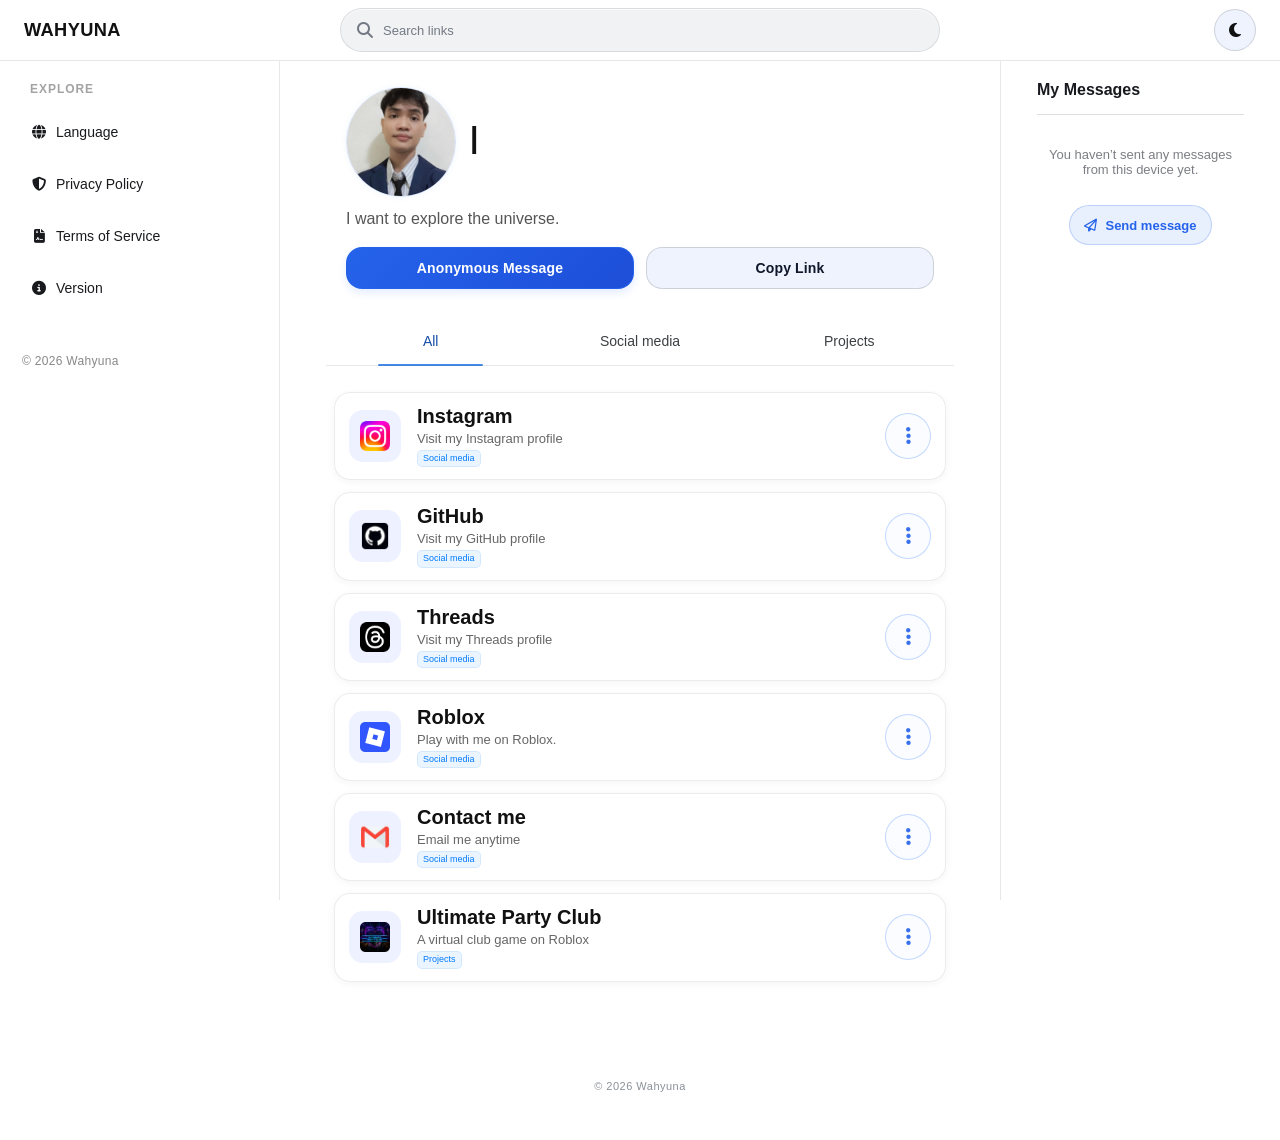
==== commit e1d78259: "Add files via upload" ====
--- a/index.html
+++ b/index.html
@@ -2,7 +2,37 @@
 <html lang="en">
 
 <head>
+    <meta charset="UTF-8">
+    <meta name="viewport" content="width=device-width, initial-scale=1.0, maximum-scale=1.0, user-scalable=no">
     <script>
+        const pageUrl = new URL(window.location.href);
+        const manualSmartwatchMode = pageUrl.searchParams.get("open") === "smartwatch";
+        const smartwatchViewport = window.matchMedia("(max-width: 320px) and (max-height: 420px)");
+        window.__smartwatchNeedsConfirmation = manualSmartwatchMode && !smartwatchViewport.matches;
+        const syncSmartwatchMode = () => {
+            const enabled = manualSmartwatchMode || smartwatchViewport.matches;
+            document.documentElement.classList.toggle("smartwatch-mode", enabled);
+            document.documentElement.classList.toggle(
+                "smartwatch-nonwatch",
+                manualSmartwatchMode && !smartwatchViewport.matches
+            );
+            window.__smartwatchNeedsConfirmation = manualSmartwatchMode && !smartwatchViewport.matches;
+
+            if (!manualSmartwatchMode) {
+                if (smartwatchViewport.matches && !pageUrl.searchParams.has("open")) {
+                    pageUrl.searchParams.set("open", "smartwatch");
+                } else if (
+                    !smartwatchViewport.matches &&
+                    pageUrl.searchParams.get("open") === "smartwatch"
+                ) {
+                    pageUrl.searchParams.delete("open");
+                }
+                window.history.replaceState(window.history.state, "", pageUrl);
+            }
+        };
+        syncSmartwatchMode();
+        smartwatchViewport.addEventListener("change", syncSmartwatchMode);
+
         if ("serviceWorker" in navigator) {
             let cts = false;
             window.notifyOfflineCacheUsed = function () {
@@ -16,7 +46,7 @@
                 window.toastt("using offline mode");
             };
 
-            navigator.serviceWorker.register("./sw.js")
+            navigator.serviceWorker.register("./sw.js", { updateViaCache: "none" })
                 .catch(error => {
                     console.error(error);
                 });
@@ -32,28 +62,7 @@
         }
     </script>
 
-    <!-- maintenance -->
-    <script>
-        window.addEventListener('DOMContentLoaded', () => {
-            if (window.innerWidth >= 1024 && !('ontouchstart' in window || navigator.maxTouchPoints > 0)) {
-                document.body.style.margin = "0";
-                document.body.style.display = "flex";
-                document.body.style.justifyContent = "center";
-                document.body.style.backgroundColor = "#f3f4f6";
-                document.body.style.fontFamily = "sans-serif";
-
-                document.body.innerHTML = `
-      <div style="text-align: center; padding: 20px; margin-top: 10vh;">
-        <h1 style="font-size: 2.5rem; color: #1f2937; margin-bottom: 10px;">Mode PC Dalam Maintenance</h1>
-        <p style="font-size: 1.1rem; color: #4b5563;">Silakan buka situs web ini melalui perangkat mobile untuk sementara waktu.</p>
-      </div>
-    `;
-            }
-        });
-
-    </script>
-    <meta charset="UTF-8">
-    <meta name="viewport" content="width=device-width, initial-scale=1.0, maximum-scale=1.0, user-scalable=no">
+
     <meta name="robots" content="index, follow, max-image-preview:large, max-snippet:-1, max-video-preview:-1">
     <link rel="manifest" href="/manifest.json">
     <meta name="application-name" content="Wahyuna">
@@ -101,12 +110,12 @@
             ]
     }
     </script>
-    <link rel="stylesheet" href="main.css">
+    <link rel="stylesheet" href="main.css?v=1.3.46">
 
 
 </head>
 
-<body class="bright">
+<body class="bright page-loading">
     <div id="pageLoader" class="page-loader" role="status" aria-live="polite">
         <div class="loader-inner">
             <div class="splash-title" data-nosnippet>WAHYUNA</div>
@@ -116,25 +125,123 @@
                 <span></span>
             </div>
         </div>
+        <div class="mobile-page-skeleton" aria-hidden="true">
+            <div class="mobile-skeleton-navbar">
+                <span class="mobile-skeleton-bar brand"></span>
+                <span class="mobile-skeleton-bar nav-action"></span>
+                <span class="mobile-skeleton-bar nav-action"></span>
+            </div>
+            <div class="mobile-skeleton-content">
+                <section class="mobile-skeleton-profile">
+                    <div class="mobile-skeleton-profile-main">
+                        <span class="mobile-skeleton-avatar"></span>
+                        <span class="mobile-skeleton-profile-details">
+                            <span class="mobile-skeleton-bar name"></span>
+                            <span class="mobile-skeleton-bar stat"></span>
+                            <span class="mobile-skeleton-bar stat short"></span>
+                        </span>
+                    </div>
+                    <span class="mobile-skeleton-bar bio"></span>
+                    <span class="mobile-skeleton-bar bio short"></span>
+                    <div class="mobile-skeleton-actions">
+                        <span class="mobile-skeleton-bar action"></span>
+                        <span class="mobile-skeleton-bar action"></span>
+                    </div>
+                </section>
+                <div class="mobile-skeleton-tabs">
+                    <span class="mobile-skeleton-bar tab"></span>
+                    <span class="mobile-skeleton-bar tab"></span>
+                </div>
+                <div class="mobile-skeleton-links">
+                    <div class="mobile-skeleton-link">
+                        <span class="mobile-skeleton-bar icon"></span>
+                        <span class="mobile-skeleton-link-text">
+                            <span class="mobile-skeleton-bar title"></span>
+                            <span class="mobile-skeleton-bar description"></span>
+                        </span>
+                        <span class="mobile-skeleton-bar arrow"></span>
+                    </div>
+                    <div class="mobile-skeleton-link">
+                        <span class="mobile-skeleton-bar icon"></span>
+                        <span class="mobile-skeleton-link-text">
+                            <span class="mobile-skeleton-bar title"></span>
+                            <span class="mobile-skeleton-bar description"></span>
+                        </span>
+                        <span class="mobile-skeleton-bar arrow"></span>
+                    </div>
+                    <div class="mobile-skeleton-link">
+                        <span class="mobile-skeleton-bar icon"></span>
+                        <span class="mobile-skeleton-link-text">
+                            <span class="mobile-skeleton-bar title"></span>
+                            <span class="mobile-skeleton-bar description"></span>
+                        </span>
+                        <span class="mobile-skeleton-bar arrow"></span>
+                    </div>
+                    <div class="mobile-skeleton-link">
+                        <span class="mobile-skeleton-bar icon"></span>
+                        <span class="mobile-skeleton-link-text">
+                            <span class="mobile-skeleton-bar title"></span>
+                            <span class="mobile-skeleton-bar description"></span>
+                        </span>
+                        <span class="mobile-skeleton-bar arrow"></span>
+                    </div>
+                    <div class="mobile-skeleton-link">
+                        <span class="mobile-skeleton-bar icon"></span>
+                        <span class="mobile-skeleton-link-text">
+                            <span class="mobile-skeleton-bar title"></span>
+                            <span class="mobile-skeleton-bar description"></span>
+                        </span>
+                        <span class="mobile-skeleton-bar arrow"></span>
+                    </div>
+                    <div class="mobile-skeleton-link">
+                        <span class="mobile-skeleton-bar icon"></span>
+                        <span class="mobile-skeleton-link-text">
+                            <span class="mobile-skeleton-bar title"></span>
+                            <span class="mobile-skeleton-bar description"></span>
+                        </span>
+                        <span class="mobile-skeleton-bar arrow"></span>
+                    </div>
+                    <div class="mobile-skeleton-link">
+                        <span class="mobile-skeleton-bar icon"></span>
+                        <span class="mobile-skeleton-link-text">
+                            <span class="mobile-skeleton-bar title"></span>
+                            <span class="mobile-skeleton-bar description"></span>
+                        </span>
+                        <span class="mobile-skeleton-bar arrow"></span>
+                    </div>
+                </div>
+            </div>
+        </div>
     </div>
 
     <div id="app">
+
+        <nav class="smartwatch-return-nav" aria-label="Smartwatch navigation">
+            <button type="button" class="smartwatch-return-button" id="smartwatchNavbarReturn"
+                data-i18n="smartwatchModeReturnNav">
+                Return to normal view
+            </button>
+        </nav>
 
         <header class="top-navbar" aria-label="Main navigation">
             <div class="top-navbar-inner">
                 <div class="top-navbar-brand-group">
                     <button id="sidebarToggle" class="sidebar-toggle-btn" type="button"
-                        aria-label="Open navigation menu" aria-controls="siteSidebar" aria-expanded="false">
+                        aria-label="Open navigation menu" data-i18n-aria-label="openNavigation"
+                        aria-controls="siteSidebar" aria-expanded="false">
                         <i class="fa-solid fa-bars" aria-hidden="true"></i>
                     </button>
-                    <div class="top-navbar-brand" translate="no" data-nosnippet>WAHYUNA</div>
+                    <button class="top-navbar-brand" id="scrollToTopButton" type="button"
+                        aria-label="Scroll to top" translate="no" data-nosnippet>WAHYUNA</button>
                 </div>
                 <div class="top-navbar-actions">
                     <button id="searchToggle" class="theme-toggle-btn search-toggle-btn" type="button"
-                        aria-label="Search links" aria-controls="linkSearchBackdrop" aria-expanded="false">
+                        aria-label="Search links" data-i18n-aria-label="searchLinks"
+                        aria-controls="linkSearchBackdrop" aria-expanded="false">
                         <i class="fa-solid fa-magnifying-glass" aria-hidden="true"></i>
                     </button>
-                    <button id="th" class="theme-toggle-btn" type="button" aria-label="Toggle dark mode">
+                    <button id="th" class="theme-toggle-btn" type="button" aria-label="Appearance"
+                        data-i18n-aria-label="appearance" aria-haspopup="dialog" aria-controls="themeBackdrop">
                         <i class="fa-solid fa-moon" aria-hidden="true"></i>
                     </button>
                 </div>
@@ -165,24 +272,21 @@
 
                     <div class="text">
 
-                        <h1 id="typ" translate="no">Wahyuna</h1>
+                        <h1 id="typ" translate="no"></h1>
                         <span class="visitors" id="visitors" translate="no" data-nosnippet></span>
                         <span class="anonymous-messages" id="anonymous-messages" translate="no" data-nosnippet></span>
 
                     </div>
                 </div>
 
-                <p class="bio">
-
-                    I want to explore the universe.
-                </p>
+                <p class="bio" hidden></p>
 
                 <div class="profile-actions">
                     <div class="profile-action-row">
                         <button type="button" id="floatingTriggerButton" class="floating-trigger-button"
-                            data-nosnippet>Message</button>
-                        <button type="button" id="copyLinkButton" class="copy-link-button" data-nosnippet>Copy
-                            Link</button>
+                            data-i18n="message" data-nosnippet>Message</button>
+                        <button type="button" id="copyLinkButton" class="copy-link-button" data-i18n="copyLink"
+                            data-nosnippet>Copy Link</button>
                     </div>
                 </div>
 
@@ -191,20 +295,80 @@
             <div class="connect">
                 <div class="link-slide-carousel" id="profileLinkCarousel">
                     <div class="link-slide-nav" role="tablist" aria-label="Profile links">
-                        <button class="link-slide-tab active" id="profile-social-tab" type="button" role="tab"
-                            aria-selected="true" aria-controls="profile-social-panel" data-link-slide="0">
-                            <span class="link-slide-tab-label">Social</span>
+                        <button class="link-slide-tab active" id="profile-all-tab" type="button" role="tab"
+                            aria-selected="true" aria-controls="profile-all-panel" data-link-slide="0">
+                            <span class="link-slide-tab-label" data-i18n="all">All</span>
+                        </button>
+                        <button class="link-slide-tab" id="profile-social-tab" type="button" role="tab"
+                            aria-selected="false" aria-controls="profile-social-panel" data-link-slide="1">
+                            <span class="link-slide-tab-label" data-i18n="socialMedia">Social media</span>
                         </button>
                         <button class="link-slide-tab" id="profile-from-me-tab" type="button" role="tab"
-                            aria-selected="false" aria-controls="profile-from-me-panel" data-link-slide="1">
-                            <span class="link-slide-tab-label">From me</span>
+                            aria-selected="false" aria-controls="profile-from-me-panel" data-link-slide="2">
+                            <span class="link-slide-tab-label" data-i18n="projects">Projects</span>
                         </button>
                     </div>
-                    <div class="link-slides" aria-label="Swipe between Social and From me">
+                    <div class="link-slides" data-i18n-aria-label="profileLinkCategories"
+                        aria-label="Swipe between all links, Wahyuna's social media, and projects by Wahyuna">
+                        <section class="link-slide" id="profile-all-panel" role="tabpanel"
+                            aria-labelledby="profile-all-tab">
+                            <h2 class="link-slide-title" data-i18n="allLinks">All links</h2>
+                            <div class="links" id="allLinkCards" aria-busy="true" aria-label="All links">
+                                <div class="link-card-skeleton" aria-hidden="true">
+                                    <span class="link-skeleton-icon"></span>
+                                    <span class="link-skeleton-text">
+                                        <span class="link-skeleton-bar title"></span>
+                                        <span class="link-skeleton-bar description"></span>
+                                    </span>
+                                    <span class="link-skeleton-arrow"></span>
+                                </div>
+                                <div class="link-card-skeleton" aria-hidden="true">
+                                    <span class="link-skeleton-icon"></span>
+                                    <span class="link-skeleton-text">
+                                        <span class="link-skeleton-bar title"></span>
+                                        <span class="link-skeleton-bar description"></span>
+                                    </span>
+                                    <span class="link-skeleton-arrow"></span>
+                                </div>
+                                <div class="link-card-skeleton" aria-hidden="true">
+                                    <span class="link-skeleton-icon"></span>
+                                    <span class="link-skeleton-text">
+                                        <span class="link-skeleton-bar title"></span>
+                                        <span class="link-skeleton-bar description"></span>
+                                    </span>
+                                    <span class="link-skeleton-arrow"></span>
+                                </div>
+                            </div>
+                        </section>
                         <section class="link-slide" id="profile-social-panel" role="tabpanel"
                             aria-labelledby="profile-social-tab">
-                            <h2 class="link-slide-title">Social</h2>
-                            <div class="links" id="linkCards" aria-busy="true" aria-label="Social links">
+                            <h2 class="link-slide-title" data-i18n="socialMedia">Social media</h2>
+                            <div class="links" id="linkCards" aria-busy="true"
+                                aria-label="Wahyuna's social media links">
+                                <div class="link-card-skeleton" aria-hidden="true">
+                                    <span class="link-skeleton-icon"></span>
+                                    <span class="link-skeleton-text">
+                                        <span class="link-skeleton-bar title"></span>
+                                        <span class="link-skeleton-bar description"></span>
+                                    </span>
+                                    <span class="link-skeleton-arrow"></span>
+                                </div>
+                                <div class="link-card-skeleton" aria-hidden="true">
+                                    <span class="link-skeleton-icon"></span>
+                                    <span class="link-skeleton-text">
+                                        <span class="link-skeleton-bar title"></span>
+                                        <span class="link-skeleton-bar description"></span>
+                                    </span>
+                                    <span class="link-skeleton-arrow"></span>
+                                </div>
+                                <div class="link-card-skeleton" aria-hidden="true">
+                                    <span class="link-skeleton-icon"></span>
+                                    <span class="link-skeleton-text">
+                                        <span class="link-skeleton-bar title"></span>
+                                        <span class="link-skeleton-bar description"></span>
+                                    </span>
+                                    <span class="link-skeleton-arrow"></span>
+                                </div>
                                 <div class="link-card-skeleton" aria-hidden="true">
                                     <span class="link-skeleton-icon"></span>
                                     <span class="link-skeleton-text">
@@ -241,8 +405,33 @@
                         </section>
                         <section class="link-slide" id="profile-from-me-panel" role="tabpanel"
                             aria-labelledby="profile-from-me-tab">
-                            <h2 class="link-slide-title">From me</h2>
-                            <div class="links" id="fromMeCards" aria-busy="true" aria-label="Links from me">
+                            <h2 class="link-slide-title" data-i18n="projects">Projects</h2>
+                            <div class="links" id="fromMeCards" aria-busy="true"
+                                aria-label="Projects by Wahyuna">
+                                <div class="link-card-skeleton" aria-hidden="true">
+                                    <span class="link-skeleton-icon"></span>
+                                    <span class="link-skeleton-text">
+                                        <span class="link-skeleton-bar title"></span>
+                                        <span class="link-skeleton-bar description"></span>
+                                    </span>
+                                    <span class="link-skeleton-arrow"></span>
+                                </div>
+                                <div class="link-card-skeleton" aria-hidden="true">
+                                    <span class="link-skeleton-icon"></span>
+                                    <span class="link-skeleton-text">
+                                        <span class="link-skeleton-bar title"></span>
+                                        <span class="link-skeleton-bar description"></span>
+                                    </span>
+                                    <span class="link-skeleton-arrow"></span>
+                                </div>
+                                <div class="link-card-skeleton" aria-hidden="true">
+                                    <span class="link-skeleton-icon"></span>
+                                    <span class="link-skeleton-text">
+                                        <span class="link-skeleton-bar title"></span>
+                                        <span class="link-skeleton-bar description"></span>
+                                    </span>
+                                    <span class="link-skeleton-arrow"></span>
+                                </div>
                                 <div class="link-card-skeleton" aria-hidden="true">
                                     <span class="link-skeleton-icon"></span>
                                     <span class="link-skeleton-text">
@@ -302,14 +491,16 @@
                         <img id="modalImage" src="assets/wahyuna.jpeg" alt="Wahyuna">
                     </div>
                     <div class="profile-popup-details">
-                        <h2 id="profilePopupName">Wahyuna</h2>
+                        <h2 id="profilePopupName"></h2>
                     </div>
                 </div>
                 <div class="profile-popup-actions">
-                    <button type="button" class="profile-popup-action" id="profilePopupMessage">
+                    <button type="button" class="profile-popup-action" id="profilePopupMessage"
+                        data-i18n="message">
                         Message
                     </button>
-                    <button type="button" class="profile-popup-action" id="profilePopupCopy">
+                    <button type="button" class="profile-popup-action" id="profilePopupCopy"
+                        data-i18n="copyLink">
                         Copy Link
                     </button>
                 </div>
@@ -319,14 +510,16 @@
     </div>
 
     <div class="link-search-backdrop" id="linkSearchBackdrop" aria-hidden="true">
-        <section class="link-search-panel" role="dialog" aria-modal="true" aria-label="Search links">
+        <section class="link-search-panel" role="dialog" aria-modal="true" data-i18n-aria-label="searchLinks"
+            aria-label="Search links">
             <div class="link-search-header">
                 <label class="link-search-input-wrap">
                     <i class="fa-solid fa-magnifying-glass" aria-hidden="true"></i>
-                    <input id="linkSearchInput" type="search" placeholder="Search" autocomplete="off" inputmode="search"
+                    <input id="linkSearchInput" type="search" data-i18n-placeholder="search"
+                        data-i18n-aria-label="searchLinks" placeholder="Search" autocomplete="off" inputmode="search"
                         enterkeyhint="search" aria-label="Search links">
                 </label>
-                <button class="link-search-close" id="linkSearchClose" type="button">Cancel</button>
+                <button class="link-search-close" id="linkSearchClose" type="button" data-i18n="cancel">Cancel</button>
             </div>
             <div class="link-search-results" id="linkSearchResults" aria-live="polite"></div>
         </section>
@@ -338,7 +531,7 @@
         <div class="floating-comment-content">
             <div class="floating-comment-header" id="floatingCommentHeader">
                 <div class="floating-comment-title">
-                    <span id="floatingCommentTitleText">Message</span>
+                    <span id="floatingCommentTitleText" data-i18n="message">Message</span>
                 </div>
                 <button type="button" class="floating-comment-close" id="floatingCommentClose"
                     aria-label="Close message form">
@@ -350,46 +543,58 @@
                 <input type="hidden" name="device" id="deviceInput" value="">
 
                 <label class="floating-field" data-nosnippet>
-                    <span>Name</span>
-                    <input type="text" id="floatingNameInput" maxlength="100" placeholder="Enter your anonymous name">
+                    <span data-i18n="name">Name</span>
+                    <input type="text" id="floatingNameInput" maxlength="100" data-i18n-placeholder="anonymousName"
+                        placeholder="Enter your anonymous name">
                 </label>
 
                 <label class="floating-field" data-nosnippet>
-                    <span>Message</span>
+                    <span data-i18n="message">Message</span>
                     <textarea name="message" rows="3" maxlength="1000"
+                        data-i18n-placeholder="anonymousMessage"
                         placeholder="Enter your anonymous message"></textarea>
                 </label>
 
                 <div class="floating-actions" data-nosnippet>
                     <button type="button" class="floating-history-toggle" id="sentHistoryToggle"
-                        aria-label="Show my messages" aria-expanded="false">
+                        aria-label="Show my messages" data-i18n-aria-label="showMyMessages"
+                        aria-expanded="false">
                         <i class="fa-solid fa-clock-rotate-left" aria-hidden="true"></i>
-                        <span>My Messages</span>
-                    </button>
-                    <button type="submit" class="floating-primary" id="floatingSubmitText">Send</button>
+                        <span data-i18n="myMessages">My Messages</span>
+                    </button>
+                    <button type="submit" class="floating-primary" id="floatingSubmitText"
+                        data-i18n="send">Send</button>
                 </div>
             </form>
         </div>
 
-        <section class="sent-history hidden" id="sentHistory" aria-label="My messages" aria-hidden="true">
+        <section class="sent-history hidden" id="sentHistory" aria-label="My messages"
+            data-i18n-aria-label="myMessages" aria-hidden="true">
             <div class="sent-history-header">
-                <span>My Messages</span>
-                <button type="button" id="sentHistoryClose" aria-label="Close sent messages">
+                <span data-i18n="myMessages">My Messages</span>
+                <button type="button" id="sentHistoryClose" aria-label="Close sent messages"
+                    data-i18n-aria-label="closeSentMessages">
                     <i class="fa-solid fa-xmark" aria-hidden="true"></i>
                 </button>
             </div>
             <div class="sent-history-list" id="sentHistoryList"></div>
         </section>
     </div>
+
+    <aside class="desktop-history-sidebar" id="desktopHistorySidebar" aria-label="My Messages"
+        data-i18n-aria-label="myMessages" aria-hidden="true" hidden></aside>
 
     <div class="history-delete-backdrop hidden" id="historyDeleteBackdrop">
         <section class="history-delete-dialog" id="historyDeleteDialog" role="alertdialog" aria-modal="true"
             aria-labelledby="historyDeleteTitle" aria-describedby="historyDeleteDescription">
-            <h2 id="historyDeleteTitle">Delete for you?</h2>
-            <p id="historyDeleteDescription">This message will only be removed from your history on this device.</p>
+            <h2 id="historyDeleteTitle" data-i18n="deleteForYou">Delete for you?</h2>
+            <p id="historyDeleteDescription" data-i18n="deleteMessageDescription">This message will only be removed
+                from your history on this device.</p>
             <div class="history-delete-actions">
-                <button type="button" class="history-delete-cancel" id="historyDeleteCancel">Cancel</button>
-                <button type="button" class="history-delete-confirm" id="historyDeleteConfirm">Delete</button>
+                <button type="button" class="history-delete-cancel" id="historyDeleteCancel"
+                    data-i18n="cancel">Cancel</button>
+                <button type="button" class="history-delete-confirm" id="historyDeleteConfirm"
+                    data-i18n="delete">Delete</button>
             </div>
         </section>
     </div>
@@ -397,11 +602,31 @@
     <div class="history-delete-backdrop hidden" id="copyLinkConfirmBackdrop">
         <section class="history-delete-dialog" id="copyLinkConfirmDialog" role="alertdialog" aria-modal="true"
             aria-labelledby="copyLinkConfirmTitle" aria-describedby="copyLinkConfirmDescription">
-            <h2 id="copyLinkConfirmTitle">Copy profile link?</h2>
-            <p id="copyLinkConfirmDescription">Would you like to copy this profile link?</p>
+            <h2 id="copyLinkConfirmTitle" data-i18n="copyProfileLinkQuestion">Copy profile link?</h2>
+            <p id="copyLinkConfirmDescription" data-i18n="copyProfileLinkDescription">Would you like to copy this
+                profile link?</p>
             <div class="history-delete-actions">
-                <button type="button" class="history-delete-cancel" id="copyLinkConfirmCancel">Cancel</button>
-                <button type="button" class="copy-link-confirm-button" id="copyLinkConfirm">Copy</button>
+                <button type="button" class="history-delete-cancel" id="copyLinkConfirmCancel"
+                    data-i18n="cancel">Cancel</button>
+                <button type="button" class="copy-link-confirm-button" id="copyLinkConfirm"
+                    data-i18n="copy">Copy</button>
+            </div>
+        </section>
+    </div>
+
+    <div class="history-delete-backdrop hidden" id="smartwatchModeConfirmBackdrop">
+        <section class="history-delete-dialog" id="smartwatchModeConfirmDialog" role="alertdialog" aria-modal="true"
+            aria-labelledby="smartwatchModeConfirmTitle" aria-describedby="smartwatchModeConfirmDescription">
+            <h2 id="smartwatchModeConfirmTitle" data-i18n="smartwatchModeTitle">Smartwatch-only layout</h2>
+            <p id="smartwatchModeConfirmDescription" data-i18n="smartwatchModeDescription">
+                This layout is designed for smartwatches. You are viewing it on a larger screen. Would you like to
+                return to the standard layout?
+            </p>
+            <div class="history-delete-actions">
+                <button type="button" class="history-delete-cancel" id="smartwatchModeStay"
+                    data-i18n="smartwatchModeStay">Stay here</button>
+                <button type="button" class="copy-link-confirm-button" id="smartwatchModeReturn"
+                    data-i18n="smartwatchModeReturn">Return to standard layout</button>
             </div>
         </section>
     </div>
@@ -415,12 +640,13 @@
                 <p id="linkActionDescription"></p>
             </div>
             <div class="link-action-buttons">
-                <button type="button" class="link-action-button" id="linkActionOpen">Open</button>
-                <button type="button" class="link-action-button" id="linkActionCopy">Copy Link</button>
+                <button type="button" class="link-action-button" id="linkActionOpen" data-i18n="open">Open</button>
+                <button type="button" class="link-action-button" id="linkActionCopy"
+                    data-i18n="copyLink">Copy Link</button>
                 <button type="button" class="link-action-button link-action-remove-history" id="linkActionRemoveHistory"
-                    hidden>Remove from Search History</button>
-            </div>
-            <button type="button" class="link-action-cancel" id="linkActionCancel">Cancel</button>
+                    data-i18n="removeFromSearchHistory" hidden>Remove from Search History</button>
+            </div>
+            <button type="button" class="link-action-cancel" id="linkActionCancel" data-i18n="cancel">Cancel</button>
         </section>
     </div>
 
@@ -430,31 +656,113 @@
     <aside class="site-sidebar" id="siteSidebar" aria-label="Site navigation" aria-hidden="true">
         <div class="sidebar-header">
             <div class="top-navbar-brand" translate="no" data-nosnippet>WAHYUNA</div>
-            <button class="sidebar-close-btn" id="sidebarClose" type="button" aria-label="Close navigation menu">
+            <button class="sidebar-close-btn" id="sidebarClose" type="button" aria-label="Close navigation menu"
+                data-i18n-aria-label="closeNavigation">
                 <i class="fa-solid fa-xmark" aria-hidden="true"></i>
             </button>
         </div>
         <nav class="sidebar-links" aria-label="Site information">
+            <button class="sidebar-link-btn" id="languageSettingsButton" type="button"
+                aria-haspopup="dialog" aria-controls="languageDialog" data-i18n-aria-label="language">
+                <i class="sidebar-icon fa-solid fa-globe" aria-hidden="true"></i>
+                <span data-i18n="language">Language</span>
+            </button>
             <button class="sidebar-link-btn" type="button" data-policy-type="privacy">
                 <i class="sidebar-icon sidebar-icon-privacy fa-solid fa-shield-halved" aria-hidden="true"></i>
-                <span>Privacy Policy</span>
+                <span data-i18n="privacyPolicy">Privacy Policy</span>
             </button>
             <button class="sidebar-link-btn" type="button" data-policy-type="tos">
                 <i class="sidebar-icon sidebar-icon-terms fa-solid fa-file-contract" aria-hidden="true"></i>
-                <span>Terms of Service</span>
+                <span data-i18n="termsOfService">Terms of Service</span>
             </button>
             <button class="sidebar-link-btn" type="button" data-policy-type="version">
                 <i class="sidebar-icon fa-solid fa-circle-info" aria-hidden="true"></i>
-                <span>Version</span>
+                <span data-i18n="version">Version</span>
             </button>
-            <button class="sidebar-link-btn sidebar-theme-toggle" id="sidebarThemeToggle" type="button">
+            <button class="sidebar-link-btn sidebar-theme-toggle" id="sidebarThemeToggle" type="button"
+                aria-haspopup="dialog" aria-controls="themeBackdrop">
                 <i class="sidebar-icon sidebar-icon-theme fa-solid fa-moon" aria-hidden="true"></i>
-                <span>Dark Mode</span>
+                <span data-i18n="appearance">Appearance</span>
             </button>
         </nav>
         <p class="sidebar-copyright">© 2026 Wahyuna</p>
     </aside>
 
+    <div class="language-backdrop" id="languageBackdrop" aria-hidden="true">
+        <section class="language-dialog" id="languageDialog" role="dialog" aria-modal="true"
+            aria-labelledby="languageDialogTitle" aria-describedby="languageDialogStatus">
+            <div class="language-dialog-heading">
+                <h2 id="languageDialogTitle" data-i18n="language">Language</h2>
+                <p id="languageDialogStatus"></p>
+            </div>
+            <div class="language-options-clip">
+                <div class="language-options" role="group" data-i18n-aria-label="languageOptions"
+                    aria-label="Language options">
+                    <button type="button" class="language-option" data-language-option="en" aria-pressed="false">
+                        <span data-i18n="english">English</span>
+                        <i class="language-current-mark fa-solid fa-check" aria-hidden="true" hidden></i>
+                    </button>
+                    <button type="button" class="language-option" data-language-option="id" aria-pressed="false">
+                        <span data-i18n="indonesian">Indonesia</span>
+                        <i class="language-current-mark fa-solid fa-check" aria-hidden="true" hidden></i>
+                    </button>
+                    <button type="button" class="language-option" data-language-option="su" aria-pressed="false">
+                        <span data-i18n="sundanese">Sundanese</span>
+                        <i class="language-current-mark fa-solid fa-check" aria-hidden="true" hidden></i>
+                    </button>
+                    <button type="button" class="language-option" data-language-option="jv" aria-pressed="false">
+                        <span data-i18n="javanese">Javanese</span>
+                        <i class="language-current-mark fa-solid fa-check" aria-hidden="true" hidden></i>
+                    </button>
+                    <button type="button" class="language-option" data-language-option="zh" aria-pressed="false">
+                        <span data-i18n="chinese">中文</span>
+                        <i class="language-current-mark fa-solid fa-check" aria-hidden="true" hidden></i>
+                    </button>
+                </div>
+            </div>
+            <p class="language-device-detection" id="languageDeviceDetection"></p>
+            <button type="button" class="language-cancel" id="languageCancel" data-i18n="cancel">Cancel</button>
+        </section>
+    </div>
+
+    <div class="language-backdrop theme-backdrop" id="themeBackdrop" aria-hidden="true">
+        <section class="language-dialog theme-dialog" id="themeDialog" role="dialog" aria-modal="true"
+            aria-labelledby="themeDialogTitle" aria-describedby="themeDialogStatus">
+            <div class="language-dialog-heading">
+                <h2 id="themeDialogTitle" data-i18n="appearance">Appearance</h2>
+                <p id="themeDialogStatus"></p>
+            </div>
+            <div class="language-options-clip">
+                <div class="language-options" role="group" id="themeOptions"
+                    data-i18n-aria-label="appearanceOptions" aria-label="Appearance options">
+                    <button type="button" class="language-option" data-theme-option="bright" aria-pressed="false">
+                        <span data-i18n="lightMode">Light Mode</span>
+                        <i class="language-current-mark fa-solid fa-check" aria-hidden="true" hidden></i>
+                    </button>
+                    <button type="button" class="language-option" data-theme-option="dark" aria-pressed="false">
+                        <span data-i18n="darkMode">Dark Mode</span>
+                        <i class="language-current-mark fa-solid fa-check" aria-hidden="true" hidden></i>
+                    </button>
+                    <button type="button" class="language-option theme-soft-option" data-theme-option="soft-dark"
+                        aria-pressed="false">
+                        <span data-i18n="softDarkMode">Dim Dark</span>
+                        <i class="language-current-mark fa-solid fa-check" aria-hidden="true" hidden></i>
+                    </button>
+                </div>
+            </div>
+            <button type="button" class="language-cancel" id="themeCancel" data-i18n="cancel">Cancel</button>
+        </section>
+    </div>
+
+    <div class="theme-loading-overlay" id="themeLoadingOverlay" aria-hidden="true">
+        <div class="theme-loading-card" role="status" aria-live="polite">
+            <span class="theme-loading-spinner" aria-hidden="true">
+                <i></i><i></i><i></i><i></i><i></i><i></i><i></i><i></i>
+            </span>
+            <span data-i18n="changingAppearance">Changing appearance...</span>
+        </div>
+    </div>
+
     <div class="modal-backdrop" id="policyBackdrop" onclick="closePolicyModal()"></div>
 
     <div class="modal-card" id="policyModal" data-nosnippet>
@@ -466,7 +774,7 @@
         </div>
 
         <div class="modal-footer">
-            <button class="modal-close-btn" onclick="closePolicyModal()">Close</button>
+            <button class="modal-close-btn" onclick="closePolicyModal()" data-i18n="close">Close</button>
         </div>
     </div>
 
@@ -582,7 +890,10 @@
             const loading = document.createElement('div');
             loading.className = 'policy-skeleton version-skeleton';
             loading.setAttribute('role', 'status');
-            loading.setAttribute('aria-label', 'Loading version information');
+            loading.setAttribute(
+                'aria-label',
+                window.translateInterface('loadingVersion')
+            );
             loading.setAttribute('aria-busy', 'true');
 
             const label = document.createElement('span');
@@ -607,7 +918,7 @@
 
             const label = document.createElement('span');
             label.className = 'version-info-label';
-            label.textContent = 'Current version';
+            label.textContent = window.translateInterface('currentVersion');
 
             const value = document.createElement('strong');
             value.className = 'version-info-value';
@@ -615,7 +926,7 @@
 
             const description = document.createElement('p');
             description.className = 'version-info-description';
-            description.textContent = 'This version is used for offline caching.';
+            description.textContent = window.translateInterface('versionDescription');
 
             content.append(label, value, description);
             container.replaceChildren(content);
@@ -646,7 +957,12 @@
             const requestId = ++policyRequestId;
             clearPolicyCloseCleanup(modal);
             const loadingStartedAt = performance.now();
-            titleElement.textContent = selectedPolicy.title;
+            const policyTitleKeys = {
+                privacy: 'privacyPolicy',
+                tos: 'termsOfService',
+                version: 'version'
+            };
+            titleElement.textContent = window.translateInterface(policyTitleKeys[policyType]);
             if (policyType === 'version') {
                 showVersionLoading(body);
             } else {
@@ -743,8 +1059,9 @@
 
 
 
+    <script src="language.js?v=1.3.46"></script>
     <script src="encrypted-storage.js"></script>
-    <script src="main.js"></script>
+    <script src="main.js?v=1.3.46"></script>
     <script src="number-of-senders.js"></script>
 
 </body>
--- a/main.css
+++ b/main.css
@@ -213,13 +213,8 @@
         width: 100vw;
         transform: translateX(-50%);
         background: #010203;
-        box-shadow: 0 -8px 18px rgba(0, 0, 0, 0.24);
         content: "";
         pointer-events: none;
-    }
-
-    body.pull-refresh-active .top-navbar {
-        box-shadow: 0 5px 14px rgba(0, 0, 0, 0.16);
     }
 
     .pull-refresh-indicator {
@@ -227,10 +222,11 @@
         top: 60px;
         left: 0;
         right: 0;
-        z-index: 39;
+        z-index: 41;
         height: var(--pull-distance, 0px);
         display: grid;
         place-items: center;
+        background: #010203;
         opacity: 0;
         overflow: hidden;
         pointer-events: none;
@@ -248,83 +244,116 @@
 
     .pull-refresh-indicator .loader-spinner {
         position: relative;
-        width: 22px;
-        height: 22px;
+        width: 40px;
+        height: 40px;
+        display: grid;
+        place-items: center;
+        border: 1px solid rgba(255, 255, 255, 0.12);
+        border-radius: 50%;
+        background: rgba(36, 38, 42, 0.94);
+        box-shadow: 0 3px 12px rgba(0, 0, 0, 0.18), inset 0 0.5px 0 rgba(255, 255, 255, 0.12);
         color: rgba(255, 255, 255, 0.88);
+        transform: scale(calc(0.55 + var(--pull-progress, 0) * 0.45));
+        transition: transform 0.12s ease-out;
     }
 
     .pull-refresh-indicator .loader-spinner span {
         position: absolute;
         top: 50%;
         left: 50%;
-        width: 2px;
-        height: 5px;
-        margin: -2.5px 0 0 -1px;
+        width: 2.5px;
+        height: 6px;
+        margin: -3px 0 0 -1.25px;
         border-radius: 2px;
         background: currentColor;
         opacity: 0.2;
-        transform: rotate(var(--spinner-angle)) translateY(-7px);
-        animation: refreshSpinnerPulse 0.96s ease-in-out infinite;
+        transform: rotate(var(--spinner-angle)) translateY(-12px);
+    }
+
+    .pull-refresh-indicator.refreshing .loader-spinner {
+        animation: refreshSpinnerRotate 0.8s steps(8, end) infinite;
+        transform: scale(1);
+        transition: none;
+    }
+
+    body.bright .pull-refresh-indicator .loader-spinner {
+        border-color: rgba(15, 23, 42, 0.08);
+        background: rgba(255, 255, 255, 0.96);
+        box-shadow: 0 3px 12px rgba(15, 23, 42, 0.12), inset 0 0.5px 0 rgba(255, 255, 255, 0.95);
+        color: rgba(60, 60, 67, 0.78);
     }
 
     .pull-refresh-indicator .loader-spinner span:nth-child(1) {
         --spinner-angle: 0deg;
-        animation-delay: 0s;
+        opacity: 1;
     }
 
     .pull-refresh-indicator .loader-spinner span:nth-child(2) {
         --spinner-angle: 45deg;
-        animation-delay: -0.12s;
+        opacity: 0.82;
     }
 
     .pull-refresh-indicator .loader-spinner span:nth-child(3) {
         --spinner-angle: 90deg;
-        animation-delay: -0.24s;
+        opacity: 0.68;
     }
 
     .pull-refresh-indicator .loader-spinner span:nth-child(4) {
         --spinner-angle: 135deg;
-        animation-delay: -0.36s;
+        opacity: 0.54;
     }
 
     .pull-refresh-indicator .loader-spinner span:nth-child(5) {
         --spinner-angle: 180deg;
-        animation-delay: -0.48s;
+        opacity: 0.4;
     }
 
     .pull-refresh-indicator .loader-spinner span:nth-child(6) {
         --spinner-angle: 225deg;
-        animation-delay: -0.6s;
+        opacity: 0.32;
     }
 
     .pull-refresh-indicator .loader-spinner span:nth-child(7) {
         --spinner-angle: 270deg;
-        animation-delay: -0.72s;
+        opacity: 0.26;
     }
 
     .pull-refresh-indicator .loader-spinner span:nth-child(8) {
         --spinner-angle: 315deg;
-        animation-delay: -0.84s;
-    }
-
-    @keyframes refreshSpinnerPulse {
-        0%,
-        100% {
-            opacity: 0.22;
-        }
-        50% {
-            opacity: 1;
+        opacity: 0.22;
+    }
+
+    @media (min-width: 768px) {
+        .pull-refresh-indicator {
+            height: var(--pull-distance, 0px);
+        }
+    }
+
+    @keyframes refreshSpinnerRotate {
+        to {
+            rotate: 360deg;
         }
     }
 
     .top-navbar-brand {
         display: inline-flex;
         align-items: center;
+        padding: 0;
+        border: 0;
+        background: transparent;
+        cursor: pointer;
+        -webkit-tap-highlight-color: transparent;
         font-size: 1.14rem;
         font-weight: 600;
         letter-spacing: 0.02em;
         color: inherit;
         font-family: "Trebuchet MS", "Arial Rounded MT Bold", sans-serif;
+    }
+
+    .top-navbar-brand:focus-visible {
+        outline: 2px solid rgba(35, 113, 255, 0.75);
+        outline-offset: 4px;
+        border-radius: 2px;
     }
 
     body.scrolled .top-navbar {
@@ -456,6 +485,10 @@
         color: #ddd;
         font-size: 17px;
         line-height: 1.5;
+    }
+
+    .bio[hidden] {
+        display: none !important;
     }
 
     @media (min-width: 601px) {
@@ -515,11 +548,20 @@
 
     @media (min-width: 768px) {
         .pull-refresh-content {
-            margin-top: 68px;
+            margin-top: 60px;
+        }
+
+        .biodata {
+            padding-top: 8px;
         }
 
         .connect {
             margin-top: 12px;
+        }
+
+        #profileLinkCarousel .link-slide-nav::after {
+            left: 0;
+            width: 100%;
         }
     }
 
@@ -578,7 +620,7 @@
     .link-slide-tab {
         position: relative;
         flex: 0 0 auto;
-        width: 50%;
+        width: 33.333%;
         min-width: 0;
         display: flex;
         align-items: center;
@@ -829,6 +871,20 @@
 
     .links.refreshing-cards .link-card {
         animation: none;
+    }
+
+    .links.refreshing-cards .link-skeleton-icon,
+    .links.refreshing-cards .link-skeleton-bar,
+    .links.refreshing-cards .link-skeleton-arrow {
+        animation-duration: 0.85s;
+    }
+
+    body.bright .links.refreshing-cards .link-card-skeleton {
+        --link-skeleton-highlight: rgba(15, 23, 42, 0.16);
+    }
+
+    body:not(.bright) .links.refreshing-cards .link-card-skeleton {
+        --link-skeleton-highlight: rgba(255, 255, 255, 0.26);
     }
 
     @keyframes linkCardEnter {
@@ -1031,15 +1087,44 @@
     }
 
     .link-text {
-
-        flex: 1;
-
+        display: flex;
+        flex-direction: column;
+        align-items: flex-start;
+        flex: 1 1 auto;
+        min-width: 0;
+    }
+
+    .link-card-category {
+        display: inline-flex;
+        max-width: 100%;
+        align-items: center;
+        align-self: flex-start;
+        margin-top: 4px;
+        padding: 2px 5px;
+        overflow: hidden;
+        border: 1px solid rgba(0, 122, 255, 0.1);
+        border-radius: 5px;
+        background: rgba(0, 122, 255, 0.08);
+        color: #007aff;
+        font-size: 9px;
+        font-weight: 500;
+        line-height: 1.25;
+        text-overflow: ellipsis;
+        white-space: nowrap;
+    }
+
+    body:not(.bright) .link-card-category {
+        border-color: rgba(10, 132, 255, 0.16);
+        background: rgba(10, 132, 255, 0.14);
+        color: #64aaff;
     }
 
     .link-text h3 {
-
+        display: -webkit-box;
+        overflow: hidden;
+        -webkit-box-orient: vertical;
+        -webkit-line-clamp: 2;
         font-size: 22px;
-
     }
 
     .link-text p {
@@ -1337,6 +1422,11 @@
         column-gap: 6px;
         margin-bottom: 16px;
         padding-top: 4px;
+    }
+
+    .link-search-slide-carousel .link-slide-nav::after {
+        left: 0;
+        width: 100%;
     }
 
     .link-search-slide-carousel .link-slide-tab {
@@ -1905,6 +1995,13 @@
         box-shadow: none;
     }
 
+    @media (max-width: 767px) {
+        .biodata,
+        body.bright .biodata {
+            border: none;
+        }
+    }
+
     body.bright .profile-img {
         border: 0.7px solid rgba(37, 99, 235, 0.18);
         box-shadow: 0 0 6px rgba(37, 99, 235, 0.06);
@@ -1987,7 +2084,7 @@
 
         .biodata {
 
-            padding: 15px;
+            padding: 4px 15px 15px;
 
             gap: 10px;
 
@@ -2346,6 +2443,307 @@
         box-shadow: inset 0 0 0 1px rgba(128, 128, 128, 0.08);
     }
 
+    .language-backdrop {
+        position: fixed;
+        z-index: 1700;
+        inset: 0;
+        display: grid;
+        place-items: center;
+        overflow-y: auto;
+        padding: 22px;
+        padding-block: max(22px, env(safe-area-inset-top)) max(22px, env(safe-area-inset-bottom));
+        background: rgba(8, 10, 14, 0.38);
+        backdrop-filter: blur(12px) saturate(1.3);
+        -webkit-backdrop-filter: blur(12px) saturate(1.3);
+        opacity: 0;
+        visibility: hidden;
+        pointer-events: none;
+        transition: opacity 0.25s ease, visibility 0.25s ease;
+    }
+
+    .language-backdrop.open {
+        opacity: 1;
+        visibility: visible;
+        pointer-events: auto;
+    }
+
+    .language-dialog {
+        display: flex;
+        flex-direction: column;
+        width: min(100%, 360px);
+        max-height: calc(100vh - 44px);
+        max-height: calc(100dvh - max(44px, env(safe-area-inset-top) + env(safe-area-inset-bottom)));
+        padding: 22px 18px 14px;
+        border: 1px solid rgba(255, 255, 255, 0.15);
+        border-radius: 28px;
+        background: rgba(34, 36, 42, 0.96);
+        box-shadow: 0 24px 70px rgba(0, 0, 0, 0.34);
+        color: #f7f7f8;
+        transform: translateY(8px) scale(0.97);
+        transition: transform 0.28s cubic-bezier(0.32, 0.72, 0, 1);
+    }
+
+    .language-backdrop.open .language-dialog {
+        transform: translateY(0) scale(1);
+    }
+
+    .language-dialog-heading {
+        flex: 0 0 auto;
+        padding: 0 6px 16px;
+        text-align: center;
+    }
+
+    .language-dialog-heading h2 {
+        margin: 0;
+        font-size: 19px;
+        font-weight: 700;
+        letter-spacing: -0.02em;
+    }
+
+    .language-dialog-heading p,
+    .language-device-detection {
+        margin: 7px 0 0;
+        color: rgba(240, 240, 245, 0.65);
+        font-size: 12px;
+        line-height: 1.45;
+    }
+
+    .language-options-clip {
+        display: flex;
+        flex: 0 1 auto;
+        flex-direction: column;
+        min-height: 0;
+        overflow: hidden;
+        border: 1px solid rgba(255, 255, 255, 0.1);
+        border-radius: 17px;
+        background: rgba(120, 120, 128, 0.16);
+    }
+
+    .language-options {
+        flex: 0 1 auto;
+        min-height: 0;
+        overflow-x: hidden;
+        overflow-y: auto;
+        overscroll-behavior: none;
+        border-radius: inherit;
+        scrollbar-width: thin;
+        scrollbar-color: rgba(120, 120, 128, 0.55) transparent;
+    }
+
+    .language-options::-webkit-scrollbar {
+        width: 4px;
+    }
+
+    .language-options::-webkit-scrollbar-track {
+        background: transparent;
+    }
+
+    .language-options::-webkit-scrollbar-thumb {
+        border: 0;
+        border-radius: 999px;
+        background: rgba(120, 120, 128, 0.55);
+    }
+
+    body:not(.bright) .language-options {
+        scrollbar-color: rgba(174, 174, 178, 0.48) transparent;
+    }
+
+    body:not(.bright) .language-options::-webkit-scrollbar-thumb {
+        background: rgba(174, 174, 178, 0.48);
+    }
+
+    body.bright .language-options {
+        scrollbar-color: rgba(60, 60, 67, 0.38) transparent;
+    }
+
+    body.bright .language-options::-webkit-scrollbar-thumb {
+        background: rgba(60, 60, 67, 0.38);
+    }
+
+    .language-option {
+        display: flex;
+        align-items: center;
+        justify-content: space-between;
+        width: 100%;
+        min-height: 52px;
+        padding: 0 16px;
+        border: 0;
+        color: inherit;
+        background: transparent;
+        font: inherit;
+        font-size: 15px;
+        text-align: left;
+        cursor: pointer;
+        -webkit-tap-highlight-color: transparent;
+    }
+
+    .language-option + .language-option {
+        border-top: 1px solid rgba(255, 255, 255, 0.1);
+    }
+
+    .language-option[aria-pressed="true"] {
+        color: #64a7ff;
+        font-weight: 600;
+    }
+
+    .language-current-mark {
+        min-width: 20px;
+        color: #64a7ff;
+        font-size: 17px;
+        text-align: right;
+    }
+
+    .language-current-mark[hidden] {
+        display: none;
+    }
+
+    .language-device-detection {
+        flex: 0 0 auto;
+        margin: 13px 6px 14px;
+        text-align: center;
+    }
+
+    .language-cancel {
+        flex: 0 0 auto;
+        width: 100%;
+        min-height: 46px;
+        border: 0;
+        border-radius: 15px;
+        color: #64a7ff;
+        background: rgba(120, 120, 128, 0.16);
+        font: inherit;
+        font-size: 15px;
+        font-weight: 600;
+        cursor: pointer;
+        -webkit-tap-highlight-color: transparent;
+    }
+
+    .language-option:active,
+    .language-cancel:active {
+        opacity: 0.7;
+    }
+
+    body.bright .language-dialog {
+        border-color: rgba(15, 23, 42, 0.1);
+        background: rgba(250, 250, 252, 0.97);
+        color: #17191f;
+    }
+
+    body.bright .language-dialog-heading p,
+    body.bright .language-device-detection {
+        color: rgba(35, 38, 45, 0.62);
+    }
+
+    body.bright .language-options-clip {
+        border-color: rgba(15, 23, 42, 0.09);
+        background: rgba(120, 120, 128, 0.09);
+    }
+
+    body.bright .language-option + .language-option {
+        border-top-color: rgba(15, 23, 42, 0.09);
+    }
+
+    body.bright .language-cancel {
+        background: rgba(120, 120, 128, 0.1);
+    }
+
+    .theme-dialog .language-cancel {
+        margin-top: 12px;
+    }
+
+    .theme-loading-overlay {
+        position: fixed;
+        z-index: 3000;
+        inset: 0;
+        display: grid;
+        place-items: center;
+        padding: 24px;
+        background: rgba(15, 17, 22, 0.3);
+        -webkit-backdrop-filter: blur(12px) saturate(1.25);
+        backdrop-filter: blur(12px) saturate(1.25);
+        opacity: 0;
+        visibility: hidden;
+        pointer-events: none;
+        transition: opacity 0.2s ease, visibility 0.2s ease;
+    }
+
+    .theme-loading-overlay.visible {
+        opacity: 1;
+        visibility: visible;
+        pointer-events: auto;
+    }
+
+    .theme-loading-card {
+        display: flex;
+        align-items: center;
+        gap: 13px;
+        min-height: 72px;
+        padding: 14px 20px;
+        border: 1px solid rgba(255, 255, 255, 0.16);
+        border-radius: 22px;
+        background: rgba(38, 40, 46, 0.94);
+        box-shadow: 0 16px 48px rgba(0, 0, 0, 0.25);
+        color: #f5f5f7;
+        font-size: 14px;
+        font-weight: 500;
+    }
+
+    body.bright .theme-loading-card {
+        border-color: rgba(15, 23, 42, 0.1);
+        background: rgba(250, 250, 252, 0.96);
+        color: #252832;
+    }
+
+    .theme-loading-spinner {
+        position: relative;
+        display: block;
+        flex: 0 0 28px;
+        width: 28px;
+        height: 28px;
+        animation: themeSpinnerRotate 1s steps(8, end) infinite;
+    }
+
+    .theme-loading-spinner i {
+        position: absolute;
+        top: 50%;
+        left: 50%;
+        width: 2.5px;
+        height: 7px;
+        margin: -3.5px 0 0 -1.25px;
+        border-radius: 2px;
+        background: currentColor;
+        opacity: 0.18;
+        transform: rotate(var(--theme-spinner-angle)) translateY(-10px);
+        animation: themeSpinnerFade 1s linear infinite;
+    }
+
+    .theme-loading-spinner i:nth-child(1) { --theme-spinner-angle: 0deg; animation-delay: 0s; }
+    .theme-loading-spinner i:nth-child(2) { --theme-spinner-angle: 45deg; animation-delay: -0.875s; }
+    .theme-loading-spinner i:nth-child(3) { --theme-spinner-angle: 90deg; animation-delay: -0.75s; }
+    .theme-loading-spinner i:nth-child(4) { --theme-spinner-angle: 135deg; animation-delay: -0.625s; }
+    .theme-loading-spinner i:nth-child(5) { --theme-spinner-angle: 180deg; animation-delay: -0.5s; }
+    .theme-loading-spinner i:nth-child(6) { --theme-spinner-angle: 225deg; animation-delay: -0.375s; }
+    .theme-loading-spinner i:nth-child(7) { --theme-spinner-angle: 270deg; animation-delay: -0.25s; }
+    .theme-loading-spinner i:nth-child(8) { --theme-spinner-angle: 315deg; animation-delay: -0.125s; }
+
+    @keyframes themeSpinnerRotate {
+        to { transform: rotate(360deg); }
+    }
+
+    @keyframes themeSpinnerFade {
+        0%, 20% { opacity: 1; }
+        100% { opacity: 0.18; }
+    }
+
+    @media (prefers-reduced-motion: reduce) {
+        .theme-loading-overlay,
+        .theme-loading-spinner,
+        .theme-loading-spinner i {
+            animation-duration: 0.01ms;
+            transition-duration: 0.01ms;
+        }
+    }
+
     .sidebar-icon {
         width: 18px;
         display: inline-flex;
@@ -2401,14 +2799,22 @@
         overflow: hidden;
         box-sizing: border-box;
         background: #080b12;
-        z-index: 99999;
+        z-index: 2147483647;
         transition: opacity 0.45s cubic-bezier(0.2, 0.9, 0.25, 1), visibility 0.45s ease;
+    }
+
+    .mobile-page-skeleton {
+        display: none;
     }
 
     .page-loader.hidden {
         opacity: 0;
         visibility: hidden;
         pointer-events: none;
+    }
+
+    body.page-loading #app p.bio {
+        visibility: hidden !important;
     }
 
     .loader-inner {
@@ -2490,18 +2896,269 @@
         color: #172033;
     }
 
-    body.bright .pull-refresh-indicator .loader-spinner {
-        color: rgba(31, 41, 55, 0.72);
+    @media (max-width: 767px) {
+        .page-loader {
+            display: block;
+            overflow: hidden;
+            background: #fff;
+        }
+
+        .page-loader .loader-inner {
+            display: none;
+        }
+
+        .mobile-page-skeleton {
+            --mobile-skeleton-base: rgba(60, 60, 67, 0.14);
+            --mobile-skeleton-highlight: rgba(60, 60, 67, 0.24);
+            position: absolute;
+            inset: 0;
+            display: block;
+            overflow-y: auto;
+            overscroll-behavior: contain;
+            color: #1c1c1e;
+        }
+
+        .mobile-skeleton-navbar {
+            position: absolute;
+            inset: 0 0 auto;
+            z-index: 1;
+            display: flex;
+            align-items: center;
+            gap: 10px;
+            height: 60px;
+            padding: 0 20px;
+            border-bottom: 1px solid rgba(60, 60, 67, 0.16);
+            background: inherit;
+        }
+
+        .mobile-skeleton-bar,
+        .mobile-skeleton-avatar {
+            display: block;
+            flex: 0 0 auto;
+            background: linear-gradient(
+                100deg,
+                var(--mobile-skeleton-base) 25%,
+                var(--mobile-skeleton-highlight) 50%,
+                var(--mobile-skeleton-base) 75%
+            );
+            background-size: 200% 100%;
+            animation: mobileSkeletonShimmer 1.35s ease-in-out infinite;
+        }
+
+        .mobile-skeleton-navbar .brand {
+            width: 100px;
+            height: 15px;
+            margin-right: auto;
+            border-radius: 6px;
+        }
+
+        .mobile-skeleton-navbar .nav-action {
+            width: 34px;
+            height: 34px;
+            border-radius: 50%;
+        }
+
+        .mobile-skeleton-content {
+            width: min(100%, 700px);
+            margin: 0 auto;
+            padding: 78px 20px 28px;
+            box-sizing: border-box;
+        }
+
+        .mobile-skeleton-profile {
+            display: flex;
+            flex-direction: column;
+            gap: 12px;
+            padding-bottom: 22px;
+        }
+
+        .mobile-skeleton-profile-main {
+            display: flex;
+            align-items: center;
+            gap: 14px;
+        }
+
+        .mobile-skeleton-avatar {
+            width: 92px;
+            height: 92px;
+            border-radius: 50%;
+        }
+
+        .mobile-skeleton-profile-details,
+        .mobile-skeleton-link-text {
+            display: flex;
+            flex: 1 1 auto;
+            flex-direction: column;
+            gap: 9px;
+            min-width: 0;
+        }
+
+        .mobile-skeleton-profile-details .name {
+            width: 68%;
+            height: 20px;
+            border-radius: 6px;
+        }
+
+        .mobile-skeleton-profile-details .stat {
+            width: 54%;
+            height: 9px;
+            border-radius: 5px;
+        }
+
+        .mobile-skeleton-profile-details .stat.short {
+            width: 39%;
+        }
+
+        .mobile-skeleton-bar.bio {
+            width: 86%;
+            height: 10px;
+            border-radius: 5px;
+        }
+
+        .mobile-skeleton-bar.bio.short {
+            width: 59%;
+        }
+
+        .mobile-skeleton-actions {
+            display: flex;
+            justify-content: center;
+            gap: 12px;
+            width: 100%;
+            margin-top: 2px;
+        }
+
+        .mobile-skeleton-actions .action {
+            flex: 1 1 0;
+            width: auto;
+            max-width: none;
+            height: 42px;
+            border-radius: 14px;
+        }
+
+        .mobile-skeleton-tabs {
+            display: flex;
+            gap: 0;
+            margin: 4px 0 16px;
+            border-bottom: 1px solid rgba(60, 60, 67, 0.2);
+        }
+
+        .mobile-skeleton-tabs .tab {
+            position: relative;
+            width: 50%;
+            height: 44px;
+            background: transparent;
+        }
+
+        .mobile-skeleton-tabs .tab::after {
+            position: absolute;
+            top: 17px;
+            left: 50%;
+            width: 54px;
+            height: 10px;
+            border-radius: 5px;
+            background: linear-gradient(
+                100deg,
+                var(--mobile-skeleton-base) 25%,
+                var(--mobile-skeleton-highlight) 50%,
+                var(--mobile-skeleton-base) 75%
+            );
+            background-size: 200% 100%;
+            animation: mobileSkeletonShimmer 1.35s ease-in-out infinite;
+            content: "";
+            transform: translateX(-50%);
+        }
+
+        .mobile-skeleton-links {
+            display: flex;
+            flex-direction: column;
+            gap: 12px;
+        }
+
+        .mobile-skeleton-link {
+            display: flex;
+            align-items: center;
+            gap: 12px;
+            min-height: 76px;
+            padding: 12px;
+            border: 1px solid rgba(60, 60, 67, 0.18);
+            border-radius: 17px;
+            background: #f2f2f7;
+        }
+
+        .mobile-skeleton-link .icon {
+            width: 48px;
+            height: 48px;
+            border-radius: 14px;
+        }
+
+        .mobile-skeleton-link .title {
+            width: 64%;
+            height: 12px;
+            border-radius: 5px;
+        }
+
+        .mobile-skeleton-link .description {
+            width: 88%;
+            height: 9px;
+            border-radius: 5px;
+        }
+
+        .mobile-skeleton-link .arrow {
+            width: 30px;
+            height: 30px;
+            border-radius: 10px;
+        }
+
+        @keyframes mobileSkeletonShimmer {
+            from {
+                background-position: 100% 0;
+            }
+
+            to {
+                background-position: -100% 0;
+            }
+        }
+
+        body:not(.bright) .page-loader {
+            background: #010203;
+        }
+
+        body:not(.bright) .mobile-page-skeleton {
+            --mobile-skeleton-base: rgba(142, 142, 147, 0.16);
+            --mobile-skeleton-highlight: rgba(142, 142, 147, 0.28);
+            color: #f2f2f7;
+        }
+
+        body:not(.bright) .mobile-skeleton-navbar {
+            border-bottom-color: #38383a;
+        }
+
+        body:not(.bright) .mobile-skeleton-tabs {
+            border-bottom-color: #38383a;
+        }
+
+        body:not(.bright) .mobile-skeleton-tabs .tab::after {
+            background-image: linear-gradient(
+                100deg,
+                var(--mobile-skeleton-base) 25%,
+                var(--mobile-skeleton-highlight) 50%,
+                var(--mobile-skeleton-base) 75%
+            );
+        }
+
+        body:not(.bright) .mobile-skeleton-link {
+            border-color: #38383a;
+            background: #1c1c1e;
+        }
     }
 
     body.bright .pull-refresh-content.pulling::before,
     body.bright .pull-refresh-content.refreshing::before {
         background: #fff;
-        box-shadow: 0 -8px 18px rgba(31, 41, 55, 0.13);
-    }
-
-    body.bright.pull-refresh-active .top-navbar {
-        box-shadow: 0 5px 14px rgba(31, 41, 55, 0.12);
+    }
+
+    body.bright .pull-refresh-indicator {
+        background: #fff;
     }
 
     @media (max-width: 600px) {
@@ -2515,13 +3172,19 @@
             animation: none;
         }
 
+        .mobile-skeleton-bar,
+        .mobile-skeleton-avatar,
+        .mobile-skeleton-tabs .tab::after {
+            animation: none;
+        }
+
         .loader-dots span {
             animation: none;
             opacity: 1;
         }
 
-        .pull-refresh-indicator .loader-spinner span {
-            animation-duration: 1.5s;
+        .pull-refresh-indicator.refreshing .loader-spinner {
+            animation-duration: 0.01ms;
         }
 
         .pull-refresh-indicator {
@@ -4325,3 +4988,1891 @@
 body.bright .anonymous-messages {
     color: rgba(84, 83, 83, 0.8);
 }
+
+@media (min-width: 1050px) {
+    :root {
+        --desktop-content-width: min(700px, calc(100vw - 620px));
+    }
+
+    #profileLinkCarousel .link-card,
+    #profileLinkCarousel .link-card-skeleton {
+        padding: 12px 14px;
+        border-radius: 16px;
+    }
+
+    #profileLinkCarousel .link-icon,
+    #profileLinkCarousel .link-skeleton-icon {
+        width: 52px;
+        height: 52px;
+        margin-right: 16px;
+        border-radius: 14px;
+    }
+
+    #profileLinkCarousel .link-icon img {
+        width: 30px;
+        height: 30px;
+    }
+
+    #profileLinkCarousel .link-text h3 {
+        font-size: 20px;
+    }
+
+    #profileLinkCarousel .link-text p {
+        margin-top: 3px;
+        font-size: 13px;
+    }
+
+    #profileLinkCarousel .link-card-menu,
+    #profileLinkCarousel .link-skeleton-arrow {
+        width: 46px;
+        height: 46px;
+        margin-left: 10px;
+        font-size: 20px;
+    }
+
+    .link-search-backdrop {
+        inset: 0;
+        align-items: flex-start;
+        justify-content: center;
+        padding: 16px 24px 24px;
+    }
+
+    .link-search-panel {
+        width: min(600px, calc(100vw - 48px));
+        height: min(82vh, 720px);
+        min-height: 280px;
+        padding: 14px 18px 18px;
+        border: 1px solid rgba(255, 255, 255, 0.3);
+        border-radius: 26px;
+        background: rgba(16, 17, 22, 0.62);
+        -webkit-backdrop-filter: blur(30px) saturate(1.7);
+        backdrop-filter: blur(30px) saturate(1.7);
+        box-shadow: 0 24px 70px rgba(0, 0, 0, 0.28), inset 0 1px 0 rgba(255, 255, 255, 0.2);
+        transform: translateY(-8px) scaleY(0.97);
+        transform-origin: 50% 0;
+        transition: transform 0.38s cubic-bezier(0.32, 0.72, 0, 1);
+    }
+
+    .link-search-backdrop.open .link-search-panel {
+        transform: translateY(0) scaleY(1);
+    }
+
+    body.bright .link-search-panel {
+        border-color: rgba(148, 163, 184, 0.34);
+        background: rgba(255, 255, 255, 0.97);
+        -webkit-backdrop-filter: blur(30px) saturate(1.35);
+        backdrop-filter: blur(30px) saturate(1.35);
+        box-shadow:
+            0 28px 80px rgba(15, 23, 42, 0.25),
+            inset 0 1px 0 rgba(255, 255, 255, 0.98);
+    }
+
+    .link-search-panel > .link-search-header {
+        gap: 12px;
+        margin: 0 0 14px;
+    }
+
+    .link-search-input-wrap {
+        flex: 1 1 auto;
+        width: auto;
+        min-width: 0;
+        height: 44px;
+        padding: 0 14px;
+        border: 1px solid rgba(255, 255, 255, 0.12);
+        border-radius: 999px;
+        background: rgba(120, 120, 128, 0.16);
+        color: rgba(255, 255, 255, 0.68);
+    }
+
+    body.bright .link-search-input-wrap {
+        border-color: rgba(15, 23, 42, 0.08);
+        background: rgba(15, 23, 42, 0.055);
+        color: #252832;
+    }
+
+    .link-search-close {
+        position: static;
+        min-height: 44px;
+        padding: 0 4px;
+        transform: none;
+    }
+
+    .link-search-close:active {
+        transform: scale(0.96);
+    }
+
+    .link-search-results .link-card {
+        min-height: 66px;
+        padding: 9px 12px;
+        border-radius: 16px;
+    }
+
+    .link-search-results .link-icon {
+        width: 44px;
+        height: 44px;
+        margin-right: 12px;
+        border-radius: 13px;
+    }
+
+    .link-search-results .link-icon img {
+        width: 26px;
+        height: 26px;
+    }
+
+    .link-search-results .link-text h3 {
+        font-size: 16px;
+    }
+
+    .link-search-results .link-text p {
+        margin-top: 2px;
+        font-size: 12px;
+    }
+
+    .link-search-results .link-card-menu {
+        width: 38px;
+        height: 38px;
+        margin-left: 8px;
+        font-size: 18px;
+    }
+
+    .link-search-open .search-toggle-btn {
+        border-bottom-color: transparent;
+        border-radius: 999px;
+        background: rgba(128, 128, 128, 0.12);
+    }
+
+    body.bright.link-search-open .search-toggle-btn {
+        background: rgba(15, 23, 42, 0.055);
+    }
+
+    #app {
+        width: var(--desktop-content-width);
+    }
+
+    .biodata,
+    body.bright .biodata {
+        border: 0;
+    }
+
+    .top-navbar-inner,
+    body.scrolled .top-navbar-inner {
+        position: relative;
+        width: min(1600px, 100vw);
+        max-width: 1600px;
+        padding-right: 24px;
+        padding-left: 24px;
+    }
+
+    .top-navbar-actions {
+        margin-left: auto;
+    }
+
+    .search-toggle-btn {
+        position: absolute;
+        top: 50%;
+        left: 50%;
+        width: min(600px, 52vw);
+        height: 44px;
+        transform: translate(-50%, -50%);
+        justify-content: flex-start;
+        gap: 10px;
+        padding: 0 16px;
+        border: 1px solid rgba(255, 255, 255, 0.12);
+        border-radius: 999px;
+        background: rgba(128, 128, 128, 0.12);
+        color: rgba(128, 128, 128, 0.82);
+        font-size: 13px;
+        box-shadow: inset 0 1px 0 rgba(255, 255, 255, 0.08);
+        -webkit-backdrop-filter: blur(18px) saturate(1.5);
+        backdrop-filter: blur(18px) saturate(1.5);
+    }
+
+    .search-toggle-btn::after {
+        content: attr(data-search-label);
+    }
+
+    body.bright .search-toggle-btn {
+        border-color: rgba(15, 23, 42, 0.1);
+        background: rgba(15, 23, 42, 0.055);
+        color: rgba(55, 65, 81, 0.68);
+        box-shadow: inset 0 1px 0 rgba(255, 255, 255, 0.72);
+    }
+
+    .search-toggle-btn:hover {
+        transform: translate(-50%, -50%);
+        box-shadow: inset 0 1px 0 rgba(255, 255, 255, 0.1);
+        background: rgba(128, 128, 128, 0.16);
+    }
+
+    body:not(.scrolled) .top-navbar {
+        border-bottom-color: rgba(255, 255, 255, 0.1);
+    }
+
+    body.bright:not(.scrolled) .top-navbar {
+        border-bottom-color: rgba(15, 23, 42, 0.1);
+    }
+
+    .sidebar-toggle-btn {
+        display: none;
+    }
+
+    .sidebar-backdrop {
+        display: none;
+    }
+
+    .site-sidebar {
+        left: max(0px, calc((100vw - 1600px) / 2));
+        top: 60px;
+        bottom: 0;
+        z-index: 30;
+        width: calc((min(1600px, 100vw) - var(--desktop-content-width) - 60px) / 2);
+        padding: 22px 18px 24px;
+        transform: none;
+        visibility: visible;
+        transition: none;
+        background: #010203;
+        border-right-color: rgba(255, 255, 255, 0.1);
+        box-shadow: none;
+    }
+
+    body.bright .site-sidebar {
+        background: #fff;
+        border-right-color: rgba(15, 23, 42, 0.1);
+        box-shadow: none;
+    }
+
+    .site-sidebar .sidebar-header {
+        display: flex;
+        justify-content: flex-start;
+        padding: 0 12px 12px;
+    }
+
+    .site-sidebar .sidebar-header .top-navbar-brand,
+    .site-sidebar .sidebar-close-btn {
+        display: none;
+    }
+
+    .site-sidebar .sidebar-header::before {
+        color: rgba(128, 128, 128, 0.72);
+        content: "Explore";
+        font-size: 12px;
+        font-weight: 600;
+        letter-spacing: 0.08em;
+        text-transform: uppercase;
+    }
+
+    .site-sidebar .sidebar-links {
+        gap: 4px;
+    }
+
+    .site-sidebar .sidebar-link-btn {
+        min-height: 48px;
+        padding: 0 12px;
+        border-radius: 12px;
+        background: transparent;
+    }
+
+    .site-sidebar .sidebar-link-btn:hover {
+        background: rgba(128, 128, 128, 0.1);
+    }
+
+    .site-sidebar .sidebar-copyright {
+        margin-top: 24px;
+    }
+
+    .sidebar-close-btn {
+        display: none;
+    }
+
+    .floating-comment-overlay {
+        display: none;
+    }
+
+    .floating-comment-widget.show-sent-history {
+        top: 60px;
+        right: max(0px, calc((100vw - 1600px) / 2));
+        bottom: 0;
+        left: auto;
+        width: calc((min(1600px, 100vw) - var(--desktop-content-width) - 60px) / 2);
+        height: calc(100vh - 60px);
+        max-height: none;
+        border-radius: 0;
+        transform: none;
+        z-index: 1600;
+        border: 0;
+        border-left: 1px solid rgba(255, 255, 255, 0.1);
+        box-shadow: none;
+        backdrop-filter: none;
+        -webkit-backdrop-filter: none;
+        overflow: hidden;
+    }
+
+    body.bright .floating-comment-widget.show-sent-history {
+        background: #fff;
+        border: 0;
+        border-left: 1px solid rgba(15, 23, 42, 0.1);
+        box-shadow: none;
+    }
+
+    body:not(.bright) .floating-comment-widget.show-sent-history {
+        background: #010203;
+        border: 0;
+        border-left: 1px solid rgba(255, 255, 255, 0.1);
+        box-shadow: none;
+    }
+
+    .desktop-history-sidebar .sent-history {
+        position: relative;
+        inset: auto;
+        flex: 1 1 auto;
+        width: 100%;
+        border: 0;
+        border-radius: 0;
+        background: transparent;
+        box-shadow: none;
+        backdrop-filter: none;
+        -webkit-backdrop-filter: none;
+        transform: none;
+        opacity: 1;
+        visibility: visible;
+        pointer-events: auto;
+        transition: none;
+    }
+
+    .desktop-history-sidebar .sent-history-header {
+        justify-content: flex-start;
+        padding: 20px 20px 16px;
+        cursor: default;
+        touch-action: auto;
+    }
+
+    .desktop-history-sidebar .sent-history-header > span {
+        margin-top: 0;
+        font-size: 16px;
+        letter-spacing: 0;
+    }
+
+    .desktop-history-sidebar .sent-history-header::before,
+    .desktop-history-sidebar .sent-history-header button {
+        display: none;
+    }
+
+    .desktop-history-sidebar .sent-history-header::after {
+        right: 20px;
+        left: 20px;
+    }
+
+    .desktop-history-sidebar .sent-history-list {
+        gap: 12px;
+        padding: 16px 20px 24px;
+        pointer-events: auto;
+    }
+
+    .desktop-history-sidebar .sent-history-empty {
+        margin: 0;
+        padding: 16px 0;
+        text-align: left;
+    }
+
+    .desktop-history-sidebar .sent-history-card {
+        padding: 14px;
+        border-radius: 14px;
+        box-shadow: none;
+    }
+
+    body.bright .desktop-history-sidebar .sent-history-card {
+        background: #f7f8fa;
+        box-shadow: none;
+    }
+
+    .floating-comment-widget.show-sent-history .floating-comment-content,
+    .floating-comment-widget.show-sent-history .floating-history-toggle,
+    .floating-comment-widget.show-sent-history #sentHistoryClose {
+        display: none;
+    }
+
+    .floating-comment-widget.show-sent-history .sent-history-header button {
+        display: none;
+    }
+
+    .floating-comment-widget.show-sent-history .sent-history {
+        border-radius: 0;
+        border: 0;
+        background: transparent;
+        box-shadow: none;
+        backdrop-filter: none;
+        -webkit-backdrop-filter: none;
+        pointer-events: auto;
+    }
+
+    .floating-comment-widget.show-sent-history .sent-history-list {
+        pointer-events: auto;
+    }
+
+    .floating-comment-widget.show-sent-history .sent-history-header {
+        justify-content: flex-start;
+        padding: 20px 20px 16px;
+        cursor: default;
+        touch-action: auto;
+    }
+
+    .floating-comment-widget.show-sent-history .sent-history-header::after {
+        right: 20px;
+        left: 20px;
+    }
+
+    .floating-comment-widget.show-sent-history .sent-history-header::before {
+        display: none;
+    }
+
+    .floating-comment-widget.show-sent-history .sent-history-header > span {
+        margin-top: 0;
+        font-size: 16px;
+        letter-spacing: 0;
+    }
+
+    .floating-comment-widget.show-sent-history .sent-history-list {
+        gap: 12px;
+        padding: 16px 20px 24px;
+    }
+
+    .floating-comment-widget.show-sent-history .sent-history-empty {
+        margin: 0;
+        padding: 16px 0;
+        text-align: left;
+    }
+
+    .floating-comment-widget.show-sent-history .sent-history-card {
+        padding: 14px;
+        border-radius: 14px;
+        box-shadow: none;
+    }
+
+    body.bright .floating-comment-widget.show-sent-history .sent-history-card {
+        background: #f7f8fa;
+        box-shadow: none;
+    }
+
+.sent-history-compose {
+    display: inline-flex;
+    position: relative;
+    z-index: 3;
+    align-items: center;
+    justify-content: center;
+    gap: 8px;
+    align-self: flex-start;
+    min-height: 40px;
+    margin: 0 0 0 16px;
+    padding: 0 14px;
+    border: 1px solid rgba(37, 99, 235, 0.22);
+    border-radius: 999px;
+    background: rgba(37, 99, 235, 0.1);
+    color: #2563eb;
+    font: inherit;
+    font-size: 13px;
+    font-weight: 600;
+    cursor: pointer;
+    pointer-events: auto;
+    text-decoration: none;
+}
+
+.sent-history-compose:hover {
+    background: rgba(37, 99, 235, 0.16);
+}
+
+body:not(.bright) .sent-history-compose {
+    border-color: rgba(138, 180, 248, 0.25);
+    background: rgba(138, 180, 248, 0.12);
+    color: #a8c7fa;
+}
+
+body:not(.bright) .sent-history-compose:hover {
+    background: rgba(138, 180, 248, 0.2);
+}
+
+body.desktop-message-open .floating-comment-overlay {
+    display: block;
+    z-index: 1499;
+    opacity: 1;
+    visibility: visible;
+    pointer-events: auto;
+}
+
+body.desktop-message-open .floating-comment-overlay.hidden {
+    opacity: 0;
+    visibility: hidden;
+    pointer-events: none;
+}
+
+body.desktop-message-open .floating-comment-widget {
+    top: auto;
+    right: auto;
+    bottom: 24px;
+    left: 50%;
+    width: min(430px, calc(100vw - 48px));
+    height: auto !important;
+    max-height: min(72vh, 520px);
+    border-radius: 26px;
+    z-index: 1500;
+    transform: translateX(-50%);
+    transition: none;
+}
+
+body.desktop-message-open .floating-comment-widget.desktop-message-opening {
+    animation: desktopMessageOpenAnimation 0.38s cubic-bezier(0.22, 1, 0.36, 1) both;
+    transform-origin: bottom center;
+}
+
+@keyframes desktopMessageOpenAnimation {
+    from {
+        opacity: 0;
+        transform: translate(-50%, 28px) scaleY(0.94);
+    }
+
+    to {
+        opacity: 1;
+        transform: translate(-50%, 0) scaleY(1);
+    }
+}
+
+body.desktop-message-open .floating-comment-widget.closing {
+    animation: desktopMessageCloseAnimation 0.8s cubic-bezier(0.22, 1, 0.36, 1) forwards;
+}
+
+@keyframes desktopMessageCloseAnimation {
+    from {
+        opacity: 1;
+        transform: translate(-50%, 0) scaleY(1);
+    }
+
+    to {
+        opacity: 0;
+        transform: translate(-50%, 18px) scaleY(0.08);
+    }
+}
+
+body.desktop-message-open .floating-comment-widget.show-sent-history .floating-comment-content {
+    display: block;
+    visibility: visible;
+    opacity: 1;
+    pointer-events: auto;
+    transform: none;
+}
+
+body.desktop-message-open .floating-comment-widget .floating-history-toggle {
+    display: none;
+}
+
+body:not(.bright) #profileLinkCarousel .link-card {
+    border-color: #38383a;
+    background: #1c1c1e;
+    box-shadow: inset 0 1px 0 rgba(255, 255, 255, 0.035);
+    color: #f2f2f7;
+}
+
+@media (hover: hover) {
+    body:not(.bright) #profileLinkCarousel .link-card:hover {
+        border-color: #48484a;
+        background: #2c2c2e;
+        box-shadow: 0 4px 14px rgba(0, 0, 0, 0.22);
+    }
+
+    body:not(.bright) #profileLinkCarousel .link-card:active {
+        border-color: #545456;
+        background: #3a3a3c;
+    }
+}
+
+body:not(.bright) #profileLinkCarousel .link-icon {
+    background: #2c2c2e;
+}
+
+body:not(.bright) #profileLinkCarousel .link-text p {
+    color: #8e8e93;
+}
+
+body:not(.bright) #profileLinkCarousel .link-card-menu {
+    border-color: #48484a;
+    background: #2c2c2e;
+    color: #0a84ff;
+}
+
+body:not(.bright) .link-search-results .link-card {
+    border-color: #38383a;
+    background: rgba(28, 28, 30, 0.94);
+    box-shadow: inset 0 1px 0 rgba(255, 255, 255, 0.035);
+    color: #f2f2f7;
+}
+
+body:not(.bright) .link-search-results .link-card:hover {
+    border-color: #48484a;
+    background: #2c2c2e;
+}
+
+body:not(.bright) .link-search-results .link-card:active {
+    background: #3a3a3c;
+}
+
+body:not(.bright) .link-search-results .link-icon {
+    background: #2c2c2e;
+}
+
+body:not(.bright) .link-search-results .link-text p {
+    color: #8e8e93;
+}
+
+body:not(.bright) .link-search-results .link-card-menu {
+    border-color: #48484a;
+    background: #2c2c2e;
+    color: #0a84ff;
+}
+
+body:not(.bright) .sent-history-compose {
+    border-color: rgba(10, 132, 255, 0.35);
+    background: rgba(10, 132, 255, 0.16);
+    color: #64aaff;
+}
+
+body:not(.bright) .sent-history-compose:hover {
+    background: rgba(10, 132, 255, 0.24);
+}
+
+}
+
+body:not(.bright) {
+    --ios-background: #000000;
+    --ios-surface: #1c1c1e;
+    --ios-secondary-surface: #2c2c2e;
+    --ios-tertiary-surface: #3a3a3c;
+    --ios-separator: #2b2d35;
+    --ios-label: #f2f2f7;
+    --ios-secondary-label: #8e8e93;
+    --ios-blue: #0a84ff;
+    --ios-green: #30d158;
+    --ios-red: #ff453a;
+    color-scheme: dark;
+    background: var(--ios-background);
+    color: var(--ios-label);
+}
+
+html:has(body:not(.bright)) {
+    background: #000;
+    scrollbar-color: #48484a #000;
+}
+
+body:not(.bright) *::-webkit-scrollbar-track {
+    background-color: var(--ios-background);
+}
+
+body:not(.bright) *::-webkit-scrollbar-thumb {
+    background-color: #48484a;
+}
+
+body:not(.bright) .top-navbar,
+body:not(.bright).scrolled .top-navbar,
+body:not(.bright) .top-navbar-inner,
+body:not(.bright) .pull-refresh-indicator,
+body:not(.bright) .pull-refresh-content.pulling::before,
+body:not(.bright) .pull-refresh-content.refreshing::before {
+    background: var(--ios-background);
+    color: var(--ios-label);
+}
+
+body:not(.bright).scrolled .top-navbar {
+    border-bottom-color: var(--ios-separator);
+}
+
+body:not(.bright) .sidebar-toggle-btn:hover,
+body:not(.bright) .theme-toggle-btn:hover,
+body:not(.bright) .search-toggle-btn:hover {
+    background: var(--ios-secondary-surface);
+}
+
+body:not(.bright) .theme-toggle-btn,
+body:not(.bright) .search-toggle-btn,
+body:not(.bright) .sidebar-close-btn {
+    border-color: var(--ios-separator);
+    background-color: var(--ios-surface);
+    color: var(--ios-label);
+}
+
+body:not(.bright) #app,
+body:not(.bright) .pull-refresh-content,
+body:not(.bright) .connect {
+    color: var(--ios-label);
+}
+
+body:not(.bright) .biodata {
+    background: transparent;
+    border-color: transparent;
+    box-shadow: none;
+}
+
+body:not(.bright) .bio,
+body:not(.bright) .text p,
+body:not(.bright) .link-slide-title {
+    color: var(--ios-secondary-label);
+}
+
+body:not(.bright) .username,
+body:not(.bright) .visitors,
+body:not(.bright) .anonymous-messages {
+    color: var(--ios-secondary-label);
+}
+
+body:not(.bright) .profile-action-row .floating-trigger-button,
+body:not(.bright) .floating-primary:not(:disabled) {
+    border-color: var(--ios-blue);
+    background: var(--ios-blue);
+    color: #fff;
+    box-shadow: none;
+}
+
+body:not(.bright) .profile-action-row .copy-link-button {
+    border-color: var(--ios-separator);
+    background: var(--ios-secondary-surface);
+    color: var(--ios-blue);
+    box-shadow: none;
+}
+
+body:not(.bright) .link-slide-nav,
+body:not(.bright) #profileLinkCarousel .link-slide-nav {
+    background: var(--ios-background);
+}
+
+body:not(.bright) .link-slide-nav::after {
+    background: rgba(43, 45, 53, 0.55);
+}
+
+body:not(.bright) .link-slide-tab {
+    color: var(--ios-secondary-label);
+}
+
+body:not(.bright) .link-slide-tab.active {
+    color: var(--ios-blue);
+}
+
+body:not(.bright) .link-slide-tab.active::after {
+    background: var(--ios-blue);
+}
+
+body:not(.bright) #profileLinkCarousel .link-card,
+body:not(.bright) #profileLinkCarousel .link-card-skeleton {
+    border-color: var(--ios-separator);
+    background: var(--ios-surface);
+    box-shadow: none;
+    color: var(--ios-label);
+}
+
+body:not(.bright) #profileLinkCarousel .link-icon {
+    background: var(--ios-secondary-surface);
+}
+
+body:not(.bright) #profileLinkCarousel .link-text p {
+    color: var(--ios-secondary-label);
+}
+
+body:not(.bright) #profileLinkCarousel .link-card-menu {
+    border-color: var(--ios-separator);
+    background: var(--ios-secondary-surface);
+    color: var(--ios-blue);
+}
+
+body:not(.bright) .link-search-backdrop {
+    background: rgba(0, 0, 0, 0.48);
+}
+
+body:not(.bright) .link-search-panel {
+    border-color: var(--ios-separator);
+    background: rgba(28, 28, 30, 0.96);
+    color: var(--ios-label);
+}
+
+body:not(.bright) .link-search-input-wrap {
+    border-color: var(--ios-separator);
+    background: var(--ios-secondary-surface);
+    color: var(--ios-label);
+}
+
+body:not(.bright) .link-search-input-wrap:focus-within {
+    border-color: var(--ios-blue);
+    box-shadow: 0 0 0 3px rgba(10, 132, 255, 0.2);
+}
+
+body:not(.bright) .link-search-input-wrap input::placeholder,
+body:not(.bright) .floating-field input::placeholder,
+body:not(.bright) .floating-field textarea::placeholder {
+    color: var(--ios-secondary-label);
+}
+
+body:not(.bright) .link-search-close {
+    color: var(--ios-blue);
+}
+
+body:not(.bright) .link-search-results .link-card {
+    border-color: var(--ios-separator);
+    background: var(--ios-surface);
+    box-shadow: none;
+    color: var(--ios-label);
+}
+
+body:not(.bright) .link-search-results .link-icon,
+body:not(.bright) .link-search-results .link-card-menu {
+    border-color: var(--ios-separator);
+    background: var(--ios-secondary-surface);
+    color: var(--ios-blue);
+}
+
+body:not(.bright) .link-search-results .link-text p,
+body:not(.bright) .link-search-history-title {
+    color: var(--ios-secondary-label);
+}
+
+body:not(.bright) .site-sidebar,
+body:not(.bright) .desktop-history-sidebar {
+    border-color: var(--ios-separator);
+    background: var(--ios-background);
+    color: var(--ios-label);
+    box-shadow: none;
+}
+
+body:not(.bright) .sidebar-link-btn {
+    color: var(--ios-label);
+}
+
+body:not(.bright) .sidebar-link-btn:hover,
+body:not(.bright) .sidebar-link-btn:active {
+    background: var(--ios-secondary-surface);
+}
+
+body:not(.bright) .sidebar-copyright,
+body:not(.bright) .site-sidebar .sidebar-header::before {
+    color: var(--ios-secondary-label);
+}
+
+body:not(.bright) .floating-comment-widget,
+body:not(.bright) .floating-comment-header,
+body:not(.bright) .sent-history,
+body:not(.bright) .desktop-history-sidebar {
+    border-color: var(--ios-separator);
+    background: var(--ios-surface);
+    color: var(--ios-label);
+    box-shadow: none;
+}
+
+body:not(.bright) .floating-comment-title,
+body:not(.bright) .floating-comment-close {
+    color: var(--ios-label);
+}
+
+body:not(.bright) .floating-comment-header,
+body:not(.bright) .sent-history-header::after {
+    border-bottom-color: var(--ios-separator);
+}
+
+body:not(.bright) .floating-comment-close,
+body:not(.bright) .floating-history-toggle,
+body:not(.bright) .sent-history-header button {
+    border-color: var(--ios-separator);
+    background: var(--ios-secondary-surface);
+    color: var(--ios-label);
+}
+
+body:not(.bright) .floating-field {
+    color: var(--ios-secondary-label);
+}
+
+body:not(.bright) .floating-field input,
+body:not(.bright) .floating-field textarea {
+    border-color: var(--ios-separator);
+    background: var(--ios-secondary-surface);
+    color: var(--ios-label);
+}
+
+body:not(.bright) .floating-field input:focus,
+body:not(.bright) .floating-field textarea:focus {
+    border-color: var(--ios-blue);
+    background: var(--ios-secondary-surface);
+    box-shadow: 0 0 0 3px rgba(10, 132, 255, 0.2);
+}
+
+body:not(.bright) .floating-primary:disabled {
+    border-color: var(--ios-separator);
+    background: var(--ios-tertiary-surface);
+    color: var(--ios-secondary-label);
+    filter: none;
+}
+
+body:not(.bright) .sent-history-card {
+    border-color: var(--ios-separator);
+    background: var(--ios-secondary-surface);
+    color: var(--ios-label);
+    box-shadow: none;
+}
+
+body:not(.bright) .sent-history-card-top time,
+body:not(.bright) .sent-history-empty {
+    color: var(--ios-secondary-label);
+}
+
+body:not(.bright) .sent-history-device {
+    background: var(--ios-tertiary-surface);
+    color: var(--ios-label);
+}
+
+body:not(.bright) .sent-history-delete {
+    background: rgba(255, 69, 58, 0.16);
+    color: var(--ios-red);
+}
+
+body:not(.bright) .sent-history-compose {
+    border-color: rgba(10, 132, 255, 0.35);
+    background: rgba(10, 132, 255, 0.16);
+    color: #64aaff;
+}
+
+body:not(.bright) .sent-history-compose:hover {
+    background: rgba(10, 132, 255, 0.24);
+}
+
+body:not(.bright) .floating-comment-overlay,
+body:not(.bright) .history-delete-backdrop,
+body:not(.bright) .link-action-backdrop,
+body:not(.bright) .image-modal-backdrop,
+body:not(.bright) .modal-backdrop {
+    background-color: rgba(0, 0, 0, 0.48);
+}
+
+body:not(.bright) .history-delete-dialog,
+body:not(.bright) .link-action-dialog,
+body:not(.bright) .profile-popup-card,
+body:not(.bright) .modal-card {
+    border-color: var(--ios-separator);
+    background: var(--ios-surface);
+    color: var(--ios-label);
+    box-shadow: 0 20px 50px rgba(0, 0, 0, 0.45);
+}
+
+body:not(.bright) .history-delete-dialog p,
+body:not(.bright) .link-action-preview p,
+body:not(.bright) .modal-body,
+body:not(.bright) .version-info-label,
+body:not(.bright) .version-info-description {
+    color: var(--ios-secondary-label);
+}
+
+body:not(.bright) .history-delete-actions,
+body:not(.bright) .link-action-buttons,
+body:not(.bright) .link-action-button + .link-action-button,
+body:not(.bright) .link-action-cancel,
+body:not(.bright) .modal-header,
+body:not(.bright) .modal-footer {
+    border-color: var(--ios-separator) !important;
+}
+
+body:not(.bright) .history-delete-cancel,
+body:not(.bright) .link-action-button,
+body:not(.bright) .copy-link-confirm-button,
+body:not(.bright) .modal-close-btn {
+    color: var(--ios-blue);
+}
+
+body:not(.bright) .history-delete-confirm,
+body:not(.bright) .link-action-cancel {
+    color: var(--ios-red);
+}
+
+body:not(.bright) .profile-popup-details h2,
+body:not(.bright) .modal-title {
+    color: var(--ios-label);
+}
+
+body:not(.bright) .profile-popup-action {
+    border-color: var(--ios-separator);
+    background: var(--ios-secondary-surface);
+    color: var(--ios-blue);
+    box-shadow: none;
+}
+
+body:not(.bright) .version-info-value {
+    border-color: var(--ios-separator);
+    background: var(--ios-secondary-surface);
+    color: var(--ios-label);
+}
+
+body:not(.bright) .policy-skeleton {
+    --skeleton-base: rgba(142, 142, 147, 0.18);
+    --skeleton-highlight: rgba(142, 142, 147, 0.32);
+    border-color: transparent;
+    background: transparent;
+    box-shadow: none;
+}
+
+body:not(.bright) .policy-skeleton-preview {
+    background: transparent;
+}
+
+body:not(.bright) .modal-body::-webkit-scrollbar-track {
+    background: var(--ios-surface);
+}
+
+body:not(.bright) .modal-body::-webkit-scrollbar-thumb {
+    background: var(--ios-tertiary-surface);
+}
+
+body:not(.bright) .toast {
+    border-color: var(--ios-separator);
+    background: var(--ios-secondary-surface);
+    color: var(--ios-label);
+    box-shadow: 0 12px 35px rgba(0, 0, 0, 0.35);
+}
+
+body:not(.bright) .sender-toast {
+    border-color: var(--ios-separator);
+    background: rgba(44, 44, 46, 0.96);
+    color: var(--ios-label);
+}
+
+body:not(.bright) ::selection {
+    background: rgba(10, 132, 255, 0.42);
+    color: #fff;
+}
+
+body:not(.bright) .site-sidebar,
+body:not(.bright) .desktop-history-sidebar {
+    background: var(--ios-background);
+}
+
+body:not(.bright) .link-search-slide-carousel .link-slide-nav,
+body:not(.bright) .link-search-slide-carousel .link-slide-nav.is-stuck {
+    background: transparent;
+}
+
+@media (max-width: 1049px) {
+    body:not(.bright) .site-sidebar,
+    body:not(.bright) .desktop-history-sidebar {
+        border-color: var(--ios-separator);
+        background: var(--ios-surface);
+    }
+}
+
+@media (min-width: 1050px) {
+    body:not(.bright) .site-sidebar,
+    body:not(.bright) .desktop-history-sidebar {
+        background: var(--ios-background);
+    }
+
+    .desktop-history-sidebar .sent-history-empty {
+        max-width: 220px;
+        margin-right: auto;
+        margin-left: auto;
+        text-align: center;
+    }
+
+    .desktop-history-sidebar .sent-history-compose {
+        align-self: center;
+        justify-content: center;
+        margin-left: 0;
+        text-align: center;
+    }
+
+    body:not(.bright) .search-toggle-btn::after {
+        color: var(--ios-secondary-label);
+    }
+
+    body:not(.bright) .top-navbar {
+        border-bottom-color: var(--ios-separator);
+    }
+
+    body:not(.bright) .desktop-history-sidebar .sent-history {
+        background: transparent;
+    }
+
+    .desktop-history-sidebar .sent-history-header::after {
+        right: 20px;
+        left: 20px;
+        border-bottom: 1px solid rgba(142, 142, 147, 0.24);
+        background: none;
+    }
+
+    body.bright .desktop-history-sidebar .sent-history-header::after {
+        border-bottom-color: rgba(60, 60, 67, 0.16);
+    }
+}
+
+@media (min-width: 1050px) and (hover: hover) and (pointer: fine) {
+    .desktop-hover-tooltip {
+        position: fixed;
+        z-index: 99998;
+        width: max-content;
+        max-width: min(300px, calc(100vw - 24px));
+        padding: 8px 11px;
+        border: 1px solid rgba(255, 255, 255, 0.12);
+        border-radius: 10px;
+        background: rgba(35, 37, 43, 0.96);
+        box-shadow: 0 6px 20px rgba(0, 0, 0, 0.2);
+        color: #fff;
+        font-size: 12px;
+        font-weight: 500;
+        line-height: 1.4;
+        overflow-wrap: anywhere;
+        pointer-events: none;
+        opacity: 0;
+        visibility: hidden;
+        transition: opacity 0.12s ease;
+    }
+
+    .desktop-hover-tooltip[data-visible] {
+        opacity: 1;
+        visibility: visible;
+    }
+
+    body.bright .desktop-hover-tooltip {
+        border-color: rgba(60, 60, 67, 0.18);
+        background: rgba(255, 255, 255, 0.98);
+        box-shadow: 0 6px 20px rgba(28, 28, 30, 0.16);
+        color: #1c1c1e;
+    }
+}
+
+@media (min-width: 1050px) {
+    .desktop-history-sidebar {
+        position: fixed;
+        top: 60px;
+        right: max(0px, calc((100vw - 1600px) / 2));
+        bottom: 0;
+        z-index: 41;
+        display: flex;
+        width: calc((min(1600px, 100vw) - var(--desktop-content-width, var(--tablet-content-width)) - 60px) / 2);
+        overflow: hidden;
+        border-top: 1px solid rgba(15, 23, 42, 0.1);
+        border-left: 1px solid rgba(255, 255, 255, 0.1);
+        background: #010203;
+        color: inherit;
+    }
+
+    .desktop-history-sidebar[hidden] {
+        display: none;
+    }
+
+    body.bright .desktop-history-sidebar {
+        border-top-color: rgba(15, 23, 42, 0.1);
+        border-left-color: rgba(15, 23, 42, 0.1);
+        background: #fff;
+    }
+
+    body:not(.bright) .desktop-history-sidebar {
+        border-top-color: var(--ios-separator);
+    }
+
+    .floating-comment-widget .floating-history-toggle {
+        display: none;
+    }
+}
+
+@media (min-width: 760px) and (max-width: 1049px) {
+    :root {
+        --tablet-sidebar-width: 240px;
+        --tablet-content-width: min(700px, calc(100vw - 300px));
+    }
+
+    #profileLinkCarousel .link-card,
+    #profileLinkCarousel .link-card-skeleton {
+        padding: 11px 13px;
+        border-radius: 15px;
+    }
+
+    #profileLinkCarousel .link-icon,
+    #profileLinkCarousel .link-skeleton-icon {
+        width: 50px;
+        height: 50px;
+        margin-right: 14px;
+        border-radius: 13px;
+    }
+
+    #profileLinkCarousel .link-text h3 {
+        font-size: 19px;
+    }
+
+    #profileLinkCarousel .link-text p {
+        margin-top: 3px;
+        font-size: 12px;
+    }
+
+    #profileLinkCarousel .link-card-category {
+        margin-top: 6px;
+    }
+
+    #profileLinkCarousel .link-card-menu,
+    #profileLinkCarousel .link-skeleton-arrow {
+        width: 42px;
+        height: 42px;
+        margin-left: 9px;
+        font-size: 18px;
+    }
+
+    .biodata,
+    body.bright .biodata {
+        border: 0;
+    }
+
+    .top-navbar-inner,
+    body.scrolled .top-navbar-inner {
+        position: relative;
+        width: min(1200px, 100vw);
+        max-width: 1200px;
+        padding-right: 24px;
+        padding-left: 24px;
+    }
+
+    .top-navbar-actions {
+        margin-left: auto;
+    }
+
+    .search-toggle-btn {
+        position: absolute;
+        top: 50%;
+        left: 50%;
+        width: min(520px, 52vw);
+        height: 44px;
+        transform: translate(-50%, -50%);
+        justify-content: flex-start;
+        gap: 10px;
+        padding: 0 16px;
+        border: 1px solid rgba(255, 255, 255, 0.12);
+        border-radius: 999px;
+        background: rgba(128, 128, 128, 0.12);
+        color: rgba(128, 128, 128, 0.82);
+        font-size: 13px;
+        box-shadow: inset 0 1px 0 rgba(255, 255, 255, 0.08);
+        -webkit-backdrop-filter: blur(18px) saturate(1.5);
+        backdrop-filter: blur(18px) saturate(1.5);
+    }
+
+    .search-toggle-btn::after {
+        content: attr(data-search-label);
+    }
+
+    body.bright .search-toggle-btn {
+        border-color: rgba(15, 23, 42, 0.1);
+        background: rgba(15, 23, 42, 0.055);
+        color: rgba(55, 65, 81, 0.68);
+        box-shadow: inset 0 1px 0 rgba(255, 255, 255, 0.72);
+    }
+
+    .search-toggle-btn:hover {
+        transform: translate(-50%, -50%);
+        box-shadow: inset 0 1px 0 rgba(255, 255, 255, 0.1);
+        background: rgba(128, 128, 128, 0.16);
+    }
+
+    body:not(.scrolled) .top-navbar {
+        border-bottom-color: rgba(255, 255, 255, 0.1);
+    }
+
+    body.bright:not(.scrolled) .top-navbar {
+        border-bottom-color: rgba(15, 23, 42, 0.1);
+    }
+
+    .link-search-backdrop {
+        inset: 0;
+        align-items: flex-start;
+        justify-content: center;
+        padding: 16px 24px 24px;
+    }
+
+    .link-search-panel {
+        width: min(600px, calc(100vw - 48px));
+        height: min(82vh, 720px);
+        min-height: 280px;
+        padding: 14px 18px 18px;
+        border: 1px solid rgba(255, 255, 255, 0.3);
+        border-radius: 26px;
+        background: rgba(16, 17, 22, 0.62);
+        -webkit-backdrop-filter: blur(30px) saturate(1.7);
+        backdrop-filter: blur(30px) saturate(1.7);
+        box-shadow: 0 24px 70px rgba(0, 0, 0, 0.28),
+            inset 0 1px 0 rgba(255, 255, 255, 0.2);
+        transform: translateY(-8px) scaleY(0.97);
+        transform-origin: 50% 0;
+        transition: transform 0.38s cubic-bezier(0.32, 0.72, 0, 1);
+    }
+
+    .link-search-backdrop.open .link-search-panel {
+        transform: translateY(0) scaleY(1);
+    }
+
+    body.bright .link-search-panel {
+        border-color: rgba(148, 163, 184, 0.34);
+        background: rgba(255, 255, 255, 0.97);
+        -webkit-backdrop-filter: blur(30px) saturate(1.35);
+        backdrop-filter: blur(30px) saturate(1.35);
+        box-shadow: 0 28px 80px rgba(15, 23, 42, 0.25),
+            inset 0 1px 0 rgba(255, 255, 255, 0.98);
+    }
+
+    .link-search-panel > .link-search-header {
+        gap: 12px;
+        margin: 0 0 14px;
+    }
+
+    .link-search-input-wrap {
+        flex: 1 1 auto;
+        width: auto;
+        min-width: 0;
+        height: 44px;
+        padding: 0 14px;
+        border: 1px solid rgba(255, 255, 255, 0.12);
+        border-radius: 999px;
+        background: rgba(120, 120, 128, 0.16);
+        color: rgba(255, 255, 255, 0.68);
+    }
+
+    body.bright .link-search-input-wrap {
+        border-color: rgba(15, 23, 42, 0.08);
+        background: rgba(15, 23, 42, 0.055);
+        color: #252832;
+    }
+
+    .sidebar-toggle-btn,
+    .sidebar-backdrop {
+        display: none;
+    }
+
+    .site-sidebar {
+        top: 60px;
+        bottom: 0;
+        z-index: 30;
+        width: var(--tablet-sidebar-width);
+        padding: 22px 18px 24px;
+        transform: none;
+        visibility: visible;
+        transition: none;
+        border-right-color: rgba(255, 255, 255, 0.1);
+        background: var(--ios-background, #010203);
+        box-shadow: none;
+    }
+
+    body.bright .site-sidebar {
+        border-right-color: rgba(15, 23, 42, 0.1);
+        background: #ffffff;
+        box-shadow: none;
+    }
+
+    body:not(.bright) .site-sidebar {
+        background: var(--ios-background);
+    }
+
+    .site-sidebar .sidebar-header {
+        justify-content: flex-start;
+        padding: 0 12px 12px;
+    }
+
+    .site-sidebar .sidebar-header .top-navbar-brand,
+    .site-sidebar .sidebar-close-btn {
+        display: none;
+    }
+
+    .site-sidebar .sidebar-header::before {
+        color: rgba(128, 128, 128, 0.72);
+        content: "Explore";
+        font-size: 12px;
+        font-weight: 600;
+        letter-spacing: 0.08em;
+        text-transform: uppercase;
+    }
+
+    .site-sidebar .sidebar-links {
+        gap: 4px;
+    }
+
+    .site-sidebar .sidebar-link-btn {
+        min-height: 48px;
+        padding: 0 12px;
+        border-radius: 12px;
+        background: transparent;
+    }
+
+    .site-sidebar .sidebar-link-btn:hover {
+        background: rgba(128, 128, 128, 0.1);
+    }
+
+    .site-sidebar .sidebar-copyright {
+        margin-top: 24px;
+    }
+
+    #app {
+        width: var(--tablet-content-width);
+        max-width: var(--tablet-content-width);
+        margin-right: 0;
+        margin-left: calc(
+            var(--tablet-sidebar-width) +
+            (100vw - var(--tablet-sidebar-width) - var(--tablet-content-width)) / 2
+        );
+    }
+}
+
+@media (min-width: 760px) and (max-width: 900px) {
+    #typ {
+        font-size: 22px;
+        white-space: nowrap;
+    }
+}
+
+@media (min-width: 1050px) and (max-width: 1200px) {
+    #typ {
+        font-size: 20px;
+        white-space: nowrap;
+    }
+
+    #profileLinkCarousel .link-card,
+    #profileLinkCarousel .link-card-skeleton {
+        padding: 10px 12px;
+        border-radius: 14px;
+    }
+
+    #profileLinkCarousel .link-icon,
+    #profileLinkCarousel .link-skeleton-icon {
+        width: 44px;
+        height: 44px;
+        margin-right: 12px;
+        border-radius: 12px;
+    }
+
+    #profileLinkCarousel .link-icon img {
+        width: 26px;
+        height: 26px;
+    }
+
+    #profileLinkCarousel .link-text h3 {
+        font-size: 17px;
+    }
+
+    #profileLinkCarousel .link-text p {
+        margin-top: 2px;
+        font-size: 12px;
+    }
+
+    #profileLinkCarousel .link-card-menu,
+    #profileLinkCarousel .link-skeleton-arrow {
+        width: 38px;
+        height: 38px;
+        margin-left: 8px;
+        font-size: 17px;
+    }
+}
+
+@media (min-width: 1201px) and (max-width: 1499px) {
+    .floating-comment-widget:not(.show-sent-history) .floating-history-toggle {
+        display: inline-flex;
+    }
+
+    .floating-comment-widget.show-sent-history {
+        top: auto;
+        right: auto;
+        bottom: 18px;
+        left: 50%;
+        width: min(92vw, 430px);
+        max-height: min(82vh, 720px);
+        border: 1px solid rgba(255, 255, 255, 0.12);
+        border-radius: 26px;
+        transform: translateX(-50%);
+        box-shadow: 0 14px 30px rgba(0, 0, 0, 0.22);
+        backdrop-filter: blur(24px) saturate(1.8);
+        -webkit-backdrop-filter: blur(24px) saturate(1.8);
+    }
+
+    body.bright .floating-comment-widget.show-sent-history {
+        border-color: rgba(15, 23, 42, 0.12);
+        background: rgba(255, 255, 255, 0.97);
+        box-shadow: 0 18px 38px rgba(15, 23, 42, 0.14);
+    }
+
+    body:not(.bright) .floating-comment-widget.show-sent-history {
+        border-color: rgba(255, 255, 255, 0.12);
+        background: rgba(28, 28, 30, 0.98);
+        box-shadow: 0 14px 30px rgba(0, 0, 0, 0.3);
+    }
+}
+
+@media (min-width: 601px) {
+    .link-search-panel {
+        height: auto;
+        min-height: 200px;
+        max-height: min(72vh, 620px);
+    }
+
+    .link-search-results {
+        flex: 0 1 auto;
+        max-height: max(80px, calc(min(72vh, 620px) - 100px));
+    }
+
+    .link-search-slide-carousel {
+        flex: 0 0 auto;
+    }
+
+    .link-search-slide-carousel .link-slides {
+        flex: 0 0 auto;
+        overflow-y: hidden;
+    }
+}
+
+@media (min-width: 1050px) {
+    .link-search-panel {
+        min-height: 200px;
+        max-height: min(82vh, 720px);
+    }
+
+    .link-search-results {
+        max-height: max(80px, calc(min(82vh, 720px) - 100px));
+    }
+}
+
+html.smartwatch-mode,
+html.smartwatch-mode body {
+    min-height: 100%;
+    background: #000;
+}
+
+html.smartwatch-mode body {
+    min-height: 100dvh;
+    color: #fff;
+    overflow-x: hidden;
+}
+
+html.smartwatch-mode #app {
+    width: min(100%, 320px);
+    max-width: 320px;
+    min-height: 100dvh;
+    margin: 0 auto;
+    padding: 6px 10px 12px;
+}
+
+html.smartwatch-mode .smartwatch-return-nav {
+    position: fixed;
+    bottom: max(10px, env(safe-area-inset-bottom));
+    right: max(10px, env(safe-area-inset-right));
+    z-index: 45;
+    display: none;
+}
+
+html.smartwatch-mode.smartwatch-controls-visible.smartwatch-nonwatch .smartwatch-return-nav {
+    display: flex;
+}
+
+html.smartwatch-mode .smartwatch-return-button {
+    min-height: 32px;
+    max-width: 120px;
+    padding: 7px 10px;
+    border: 1px solid rgba(255, 255, 255, 0.18);
+    border-radius: 999px;
+    background: rgba(255, 255, 255, 0.08);
+    color: inherit;
+    font: inherit;
+    font-size: 11px;
+    line-height: 1.25;
+    cursor: pointer;
+    -webkit-tap-highlight-color: transparent;
+}
+
+html.smartwatch-mode body.bright .smartwatch-return-button {
+    border-color: rgba(15, 23, 42, 0.12);
+    background: rgba(15, 23, 42, 0.06);
+}
+
+html.smartwatch-mode .top-navbar,
+html.smartwatch-mode .profile-img,
+html.smartwatch-mode .bio,
+html.smartwatch-mode .visitors,
+html.smartwatch-mode .anonymous-messages,
+html.smartwatch-mode .profile-actions,
+html.smartwatch-mode .site-sidebar,
+html.smartwatch-mode .sidebar-backdrop,
+html.smartwatch-mode .desktop-history-sidebar,
+html.smartwatch-mode .floating-comment-widget,
+html.smartwatch-mode .floating-comment-overlay,
+html.smartwatch-mode .connect-copyright,
+html.smartwatch-mode .theme-toggle-footer {
+    display: none !important;
+}
+
+html.smartwatch-mode .pull-refresh-content {
+    margin-top: 0;
+    transform: none !important;
+    transition: none;
+    will-change: auto;
+}
+
+html.smartwatch-mode .pull-refresh-indicator {
+    display: none !important;
+}
+
+body.pull-refresh-active .top-navbar,
+body.bright.pull-refresh-active .top-navbar,
+body:not(.bright).pull-refresh-active .top-navbar {
+    border-bottom-color: transparent;
+    box-shadow: none;
+}
+
+html.smartwatch-mode .edge-overscroll-target,
+html.smartwatch-mode .edge-overscroll-inner > * {
+    translate: none !important;
+}
+
+html.smartwatch-mode .biodata {
+    gap: 0;
+    padding: 8px 4px 10px;
+    border: 0;
+    border-radius: 0;
+}
+
+html.smartwatch-mode .profile-main {
+    justify-content: center;
+}
+
+html.smartwatch-mode .text {
+    flex: 0 1 auto;
+    align-items: center;
+    text-align: center;
+}
+
+html.smartwatch-mode #typ {
+    font-size: 17px;
+    white-space: nowrap;
+}
+
+html.smartwatch-mode .connect {
+    margin: 0;
+}
+
+html.smartwatch-mode #profileLinkCarousel .link-slide-nav,
+html.smartwatch-mode #profileLinkCarousel .link-slide-nav.is-stuck {
+    position: relative;
+    top: auto;
+    z-index: auto;
+    justify-content: space-around;
+    gap: 2px;
+    margin: 0 0 8px;
+    padding: 0;
+    background: transparent;
+    -webkit-backdrop-filter: none;
+    backdrop-filter: none;
+}
+
+html.smartwatch-mode #profileLinkCarousel .link-slide-tab,
+html.smartwatch-mode #profileLinkCarousel .link-slide-nav.is-stuck .link-slide-tab {
+    width: 33.333%;
+    min-height: 38px;
+    padding: 0 2px;
+    font-size: 10px;
+    white-space: nowrap;
+}
+
+html.smartwatch-mode #profileLinkCarousel .link-slides {
+    height: var(--active-link-slide-height, auto);
+    min-height: 0;
+}
+
+html.smartwatch-mode #profileLinkCarousel .link-slide {
+    padding: 0 2px 6px;
+}
+
+html.smartwatch-mode #profileLinkCarousel .links {
+    gap: 6px;
+}
+
+html.smartwatch-mode #profileLinkCarousel .link-card {
+    min-height: 44px;
+    padding: 6px 10px;
+    border-radius: 14px;
+}
+
+html.smartwatch-mode #profileLinkCarousel .link-icon {
+    display: none;
+}
+
+html.smartwatch-mode #profileLinkCarousel .link-text h3 {
+    font-size: 13px;
+    line-height: 1.25;
+    -webkit-line-clamp: 1;
+}
+
+html.smartwatch-mode #profileLinkCarousel .link-text p,
+html.smartwatch-mode #profileLinkCarousel .link-card-category,
+html.smartwatch-mode #profileLinkCarousel .link-card-menu {
+    display: none;
+}
+
+html.smartwatch-mode body.bright {
+    background: #f5f5f7;
+    color: #111;
+}
+
+html.smartwatch-mode body.bright #profileLinkCarousel .link-slide-nav,
+html.smartwatch-mode body.bright #profileLinkCarousel .link-slide-nav.is-stuck {
+    background: transparent;
+}
+
+body.soft-dark,
+body.soft-dark .top-navbar,
+body.scrolled.soft-dark .top-navbar,
+body.soft-dark .pull-refresh-content.pulling::before,
+body.soft-dark .pull-refresh-indicator {
+    background: #25272d;
+    color: #e8e9ed;
+}
+
+body.soft-dark #profileLinkCarousel .link-slide-nav,
+body.soft-dark #profileLinkCarousel .link-slide-nav.is-stuck {
+    background: #25272d;
+}
+
+body.soft-dark #profileLinkCarousel .link-card,
+body.soft-dark .link-search-results .link-card {
+    border-color: #44474f;
+    background: #303239;
+    color: #e8e9ed;
+}
+
+body.soft-dark #profileLinkCarousel .link-card:hover,
+body.soft-dark #profileLinkCarousel .link-card:active,
+body.soft-dark .link-search-results .link-card:hover,
+body.soft-dark .link-search-results .link-card:active {
+    border-color: #555963;
+    background: #393c44;
+}
+
+body.soft-dark #profileLinkCarousel .link-icon,
+body.soft-dark .link-search-results .link-icon {
+    background: #3a3d45;
+}
+
+body.soft-dark .site-sidebar,
+body.soft-dark .language-dialog {
+    border-color: rgba(255, 255, 255, 0.12);
+    background: rgba(43, 45, 52, 0.98);
+}
+
+body.soft-dark.scrolled .top-navbar,
+body.soft-dark:not(.scrolled) .top-navbar,
+body.soft-dark .top-navbar-inner,
+body.soft-dark .desktop-history-sidebar {
+    border-color: rgba(255, 255, 255, 0.1);
+    background: #25272d;
+}
+
+body.soft-dark .floating-comment-widget,
+body.soft-dark .floating-comment-widget.show-sent-history,
+body.soft-dark .sent-history {
+    border-color: rgba(255, 255, 255, 0.12);
+    background: #2b2e35;
+}
+
+body.soft-dark .floating-comment-header {
+    border-bottom-color: rgba(255, 255, 255, 0.1);
+    background: #30333b;
+}
+
+body.soft-dark .floating-comment-header::before,
+body.soft-dark .sent-history-header::before {
+    background: rgba(255, 255, 255, 0.3);
+}
+
+body.soft-dark .sent-history-header {
+    color: #e8e9ed;
+}
+
+body.soft-dark .sent-history-header::after {
+    border-bottom-color: rgba(255, 255, 255, 0.1);
+}
+
+body.soft-dark .sent-history-card,
+body.soft-dark .desktop-history-sidebar .sent-history-card,
+body.soft-dark .floating-comment-widget.show-sent-history .sent-history-card {
+    border-color: rgba(255, 255, 255, 0.1);
+    background: #363941;
+    color: #e8e9ed;
+    box-shadow: none;
+}
+
+body.soft-dark .floating-field input,
+body.soft-dark .floating-field textarea,
+body.soft-dark .floating-field input:focus,
+body.soft-dark .floating-field textarea:focus,
+body.soft-dark .link-search-input-wrap {
+    border-color: rgba(255, 255, 255, 0.14);
+    background: #363941;
+    color: #f0f1f4;
+}
+
+body.soft-dark .modal-card,
+body.soft-dark .history-delete-dialog,
+body.soft-dark .link-action-dialog,
+body.soft-dark .profile-popup-card,
+body.soft-dark .profile-popup-action,
+body.soft-dark .link-search-panel,
+body.soft-dark .toast {
+    border-color: rgba(255, 255, 255, 0.14);
+    background: rgba(47, 50, 58, 0.98);
+    color: #e8e9ed;
+}
+
+body.soft-dark .theme-dialog {
+    background: rgba(47, 50, 58, 0.98);
+}
+
+body.soft-dark .modal-header,
+body.soft-dark .link-action-buttons,
+body.soft-dark .link-action-button + .link-action-button {
+    border-color: rgba(255, 255, 255, 0.12);
+}
+
+body.soft-dark .history-delete-actions {
+    border-top-color: rgba(142, 142, 147, 0.1) !important;
+}
+
+body.soft-dark .modal-title,
+body.soft-dark .profile-popup-details h2 {
+    color: #f0f1f4;
+}
+
+body.soft-dark .modal-body,
+body.soft-dark .history-delete-dialog p,
+body.soft-dark .link-action-preview p {
+    color: rgba(232, 233, 237, 0.76);
+}
+
+body.soft-dark .link-search-results .link-card {
+    border-color: #484b54;
+    background: #363941;
+}
+
+@media (min-width: 1050px) {
+    body.soft-dark .site-sidebar {
+        border-right: 1px solid rgba(255, 255, 255, 0.1);
+        background: #25272d;
+    }
+
+    body.soft-dark .desktop-history-sidebar {
+        border-top: 1px solid rgba(255, 255, 255, 0.1);
+        border-left: 1px solid rgba(255, 255, 255, 0.1);
+        background: #25272d;
+    }
+
+    body.soft-dark .top-navbar {
+        border-bottom: 1px solid rgba(255, 255, 255, 0.1);
+    }
+}
+
+@media (min-width: 760px) and (max-width: 1049px) {
+    body.soft-dark .site-sidebar {
+        border-right: 1px solid rgba(255, 255, 255, 0.1);
+        background: #25272d;
+    }
+}
+
+@media (max-width: 759px) {
+    body.soft-dark:not(.scrolled) .top-navbar {
+        border-bottom-color: transparent;
+    }
+}
